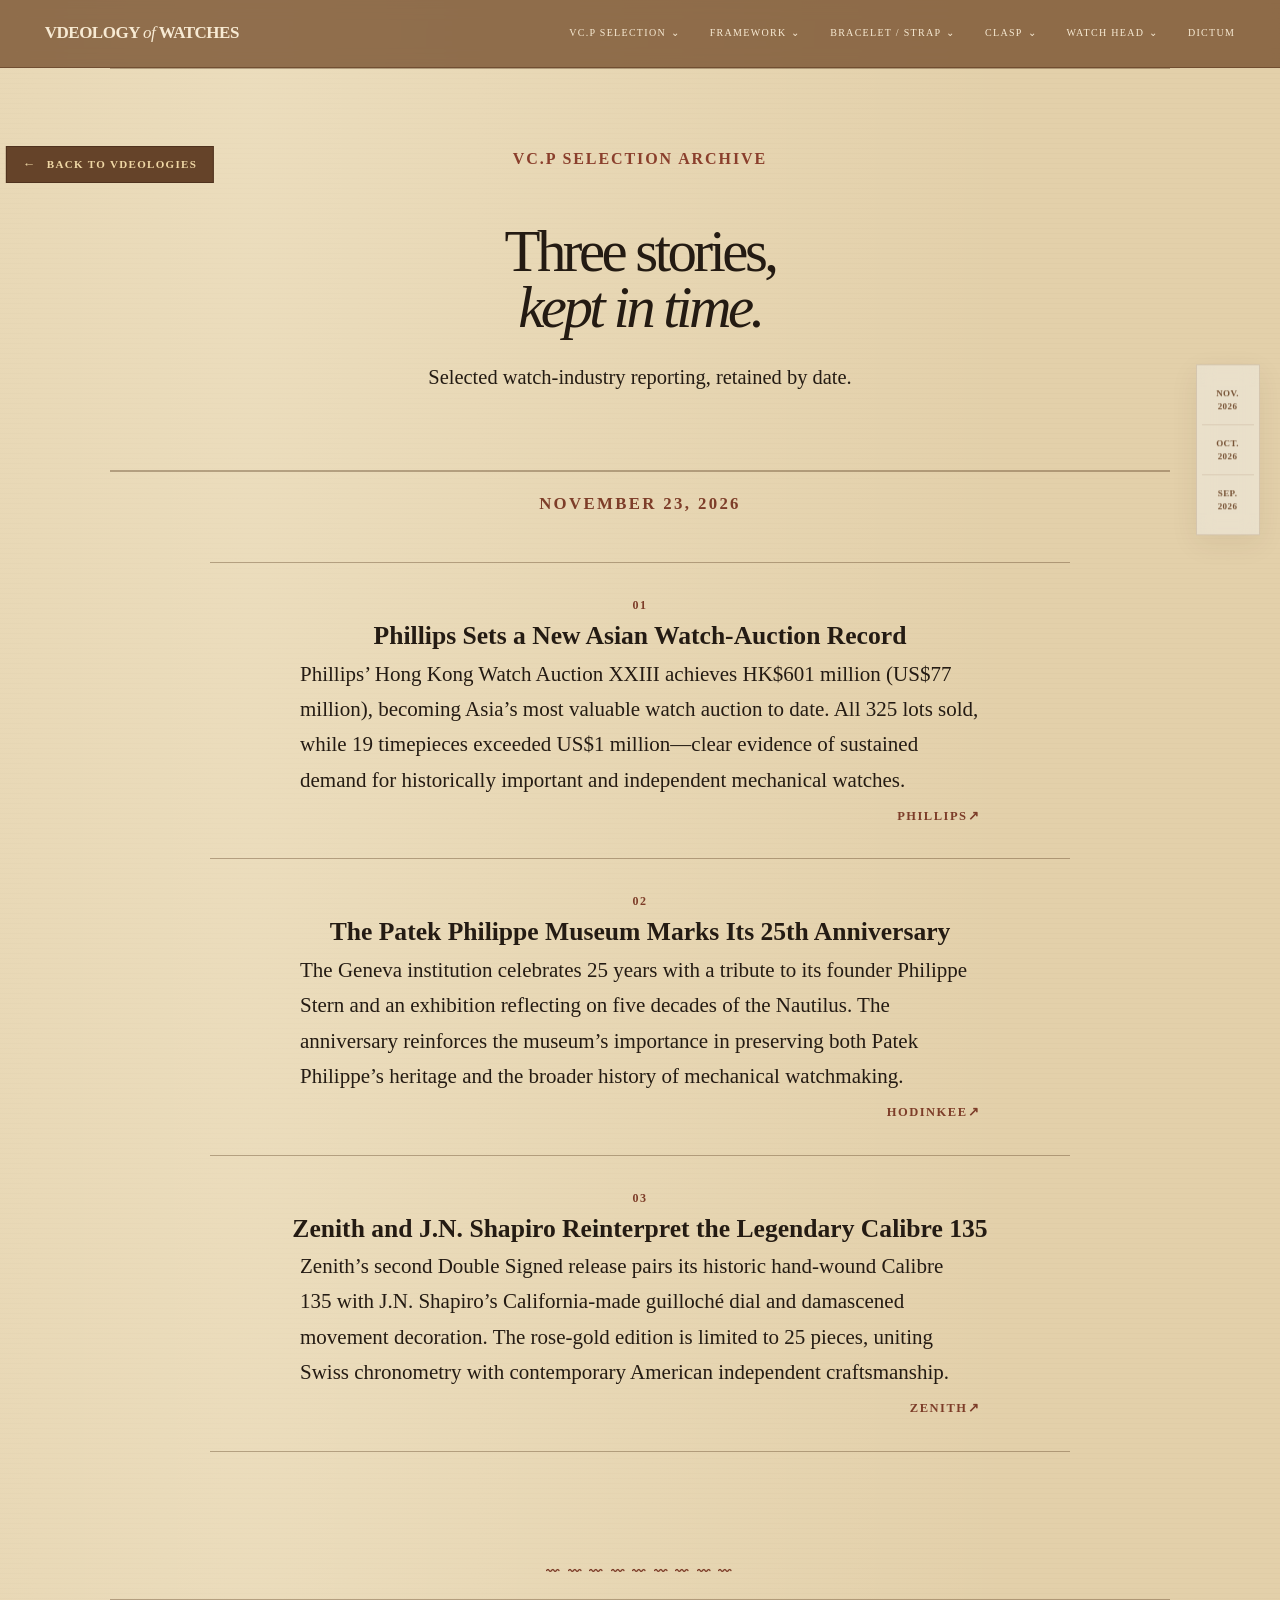
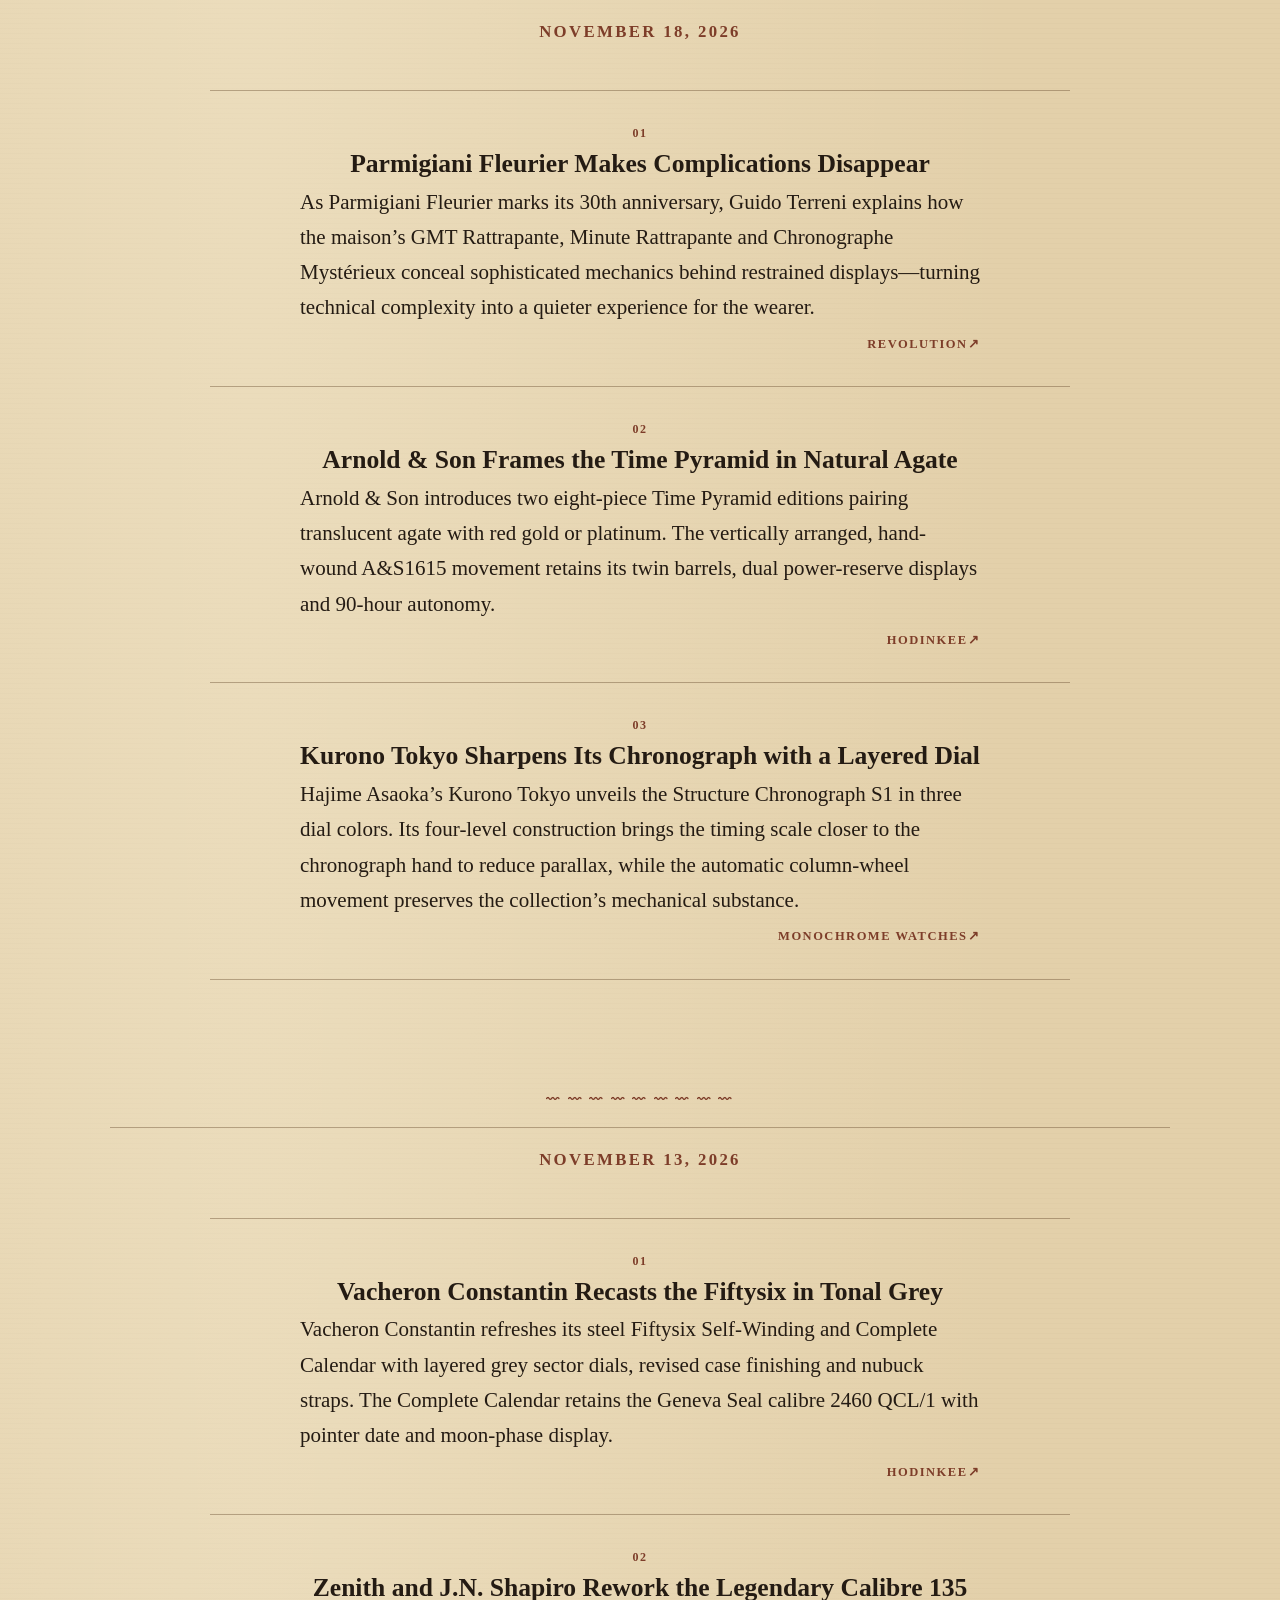
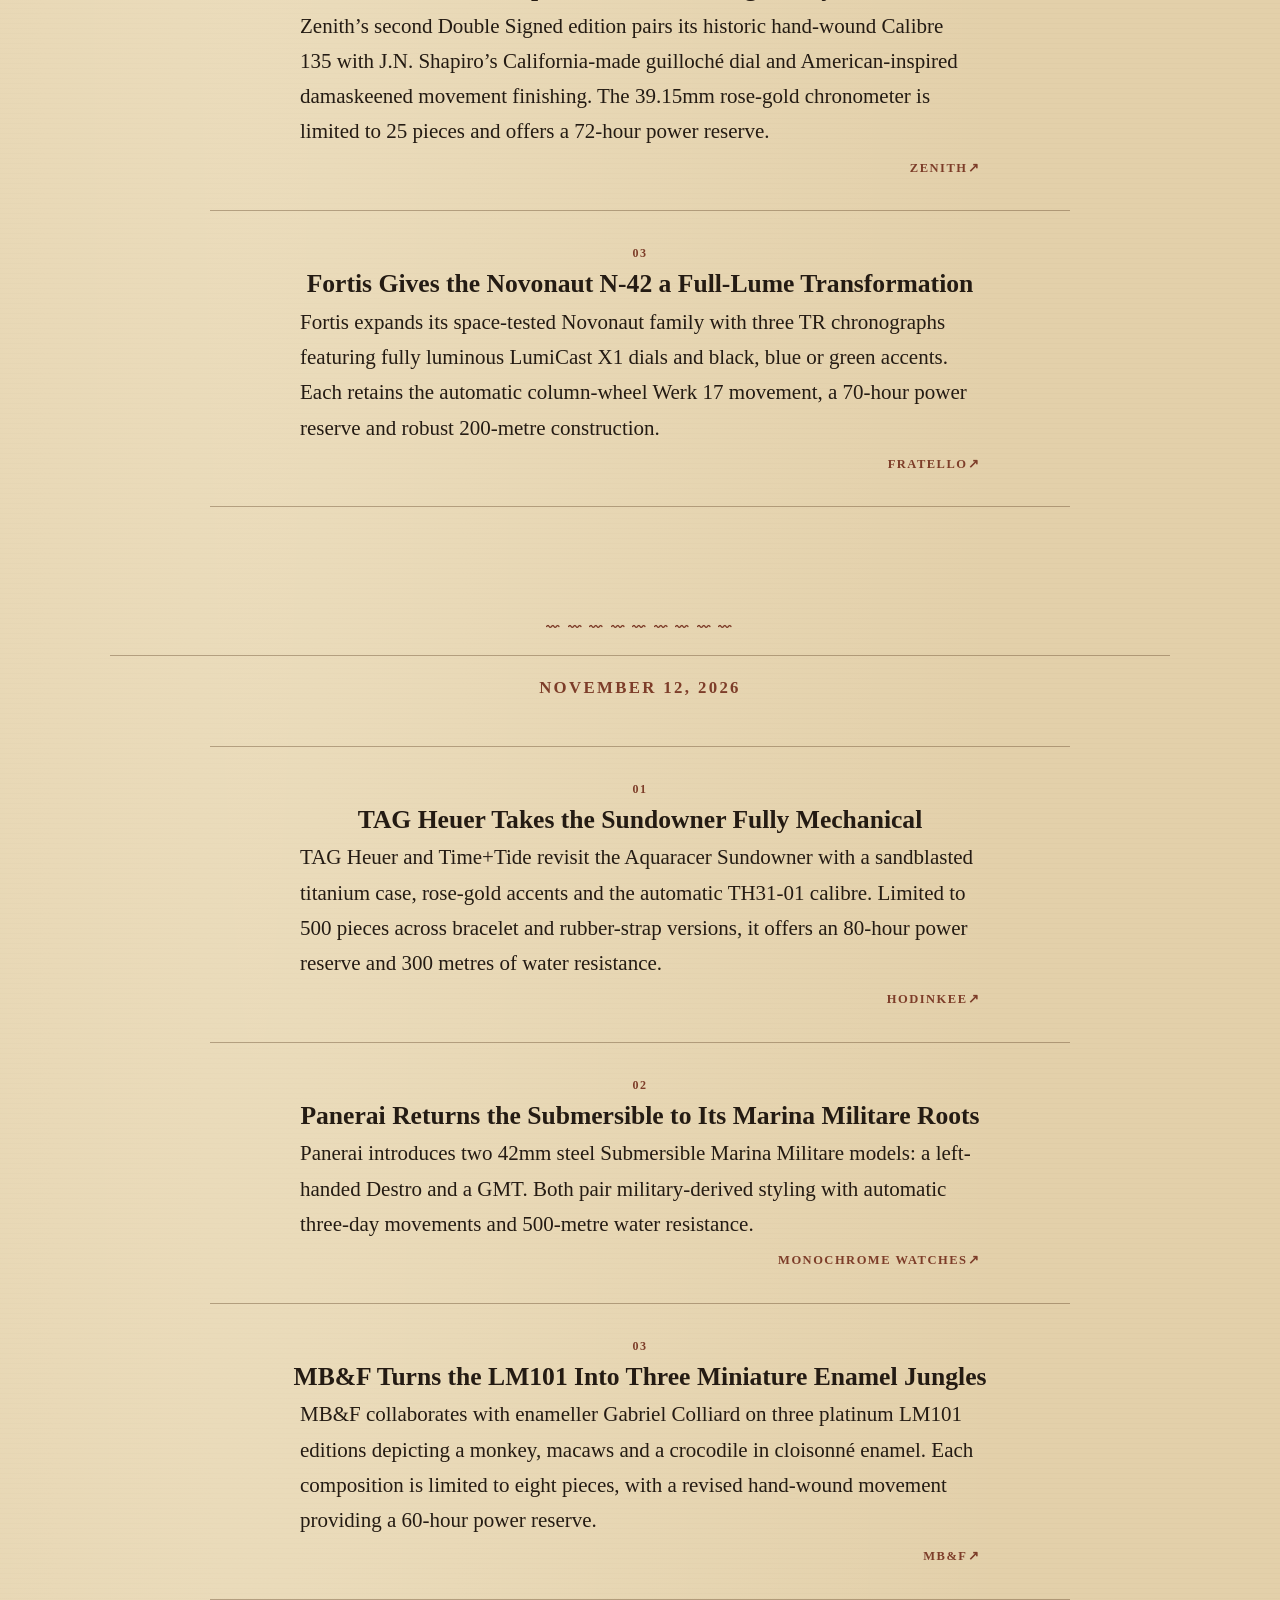
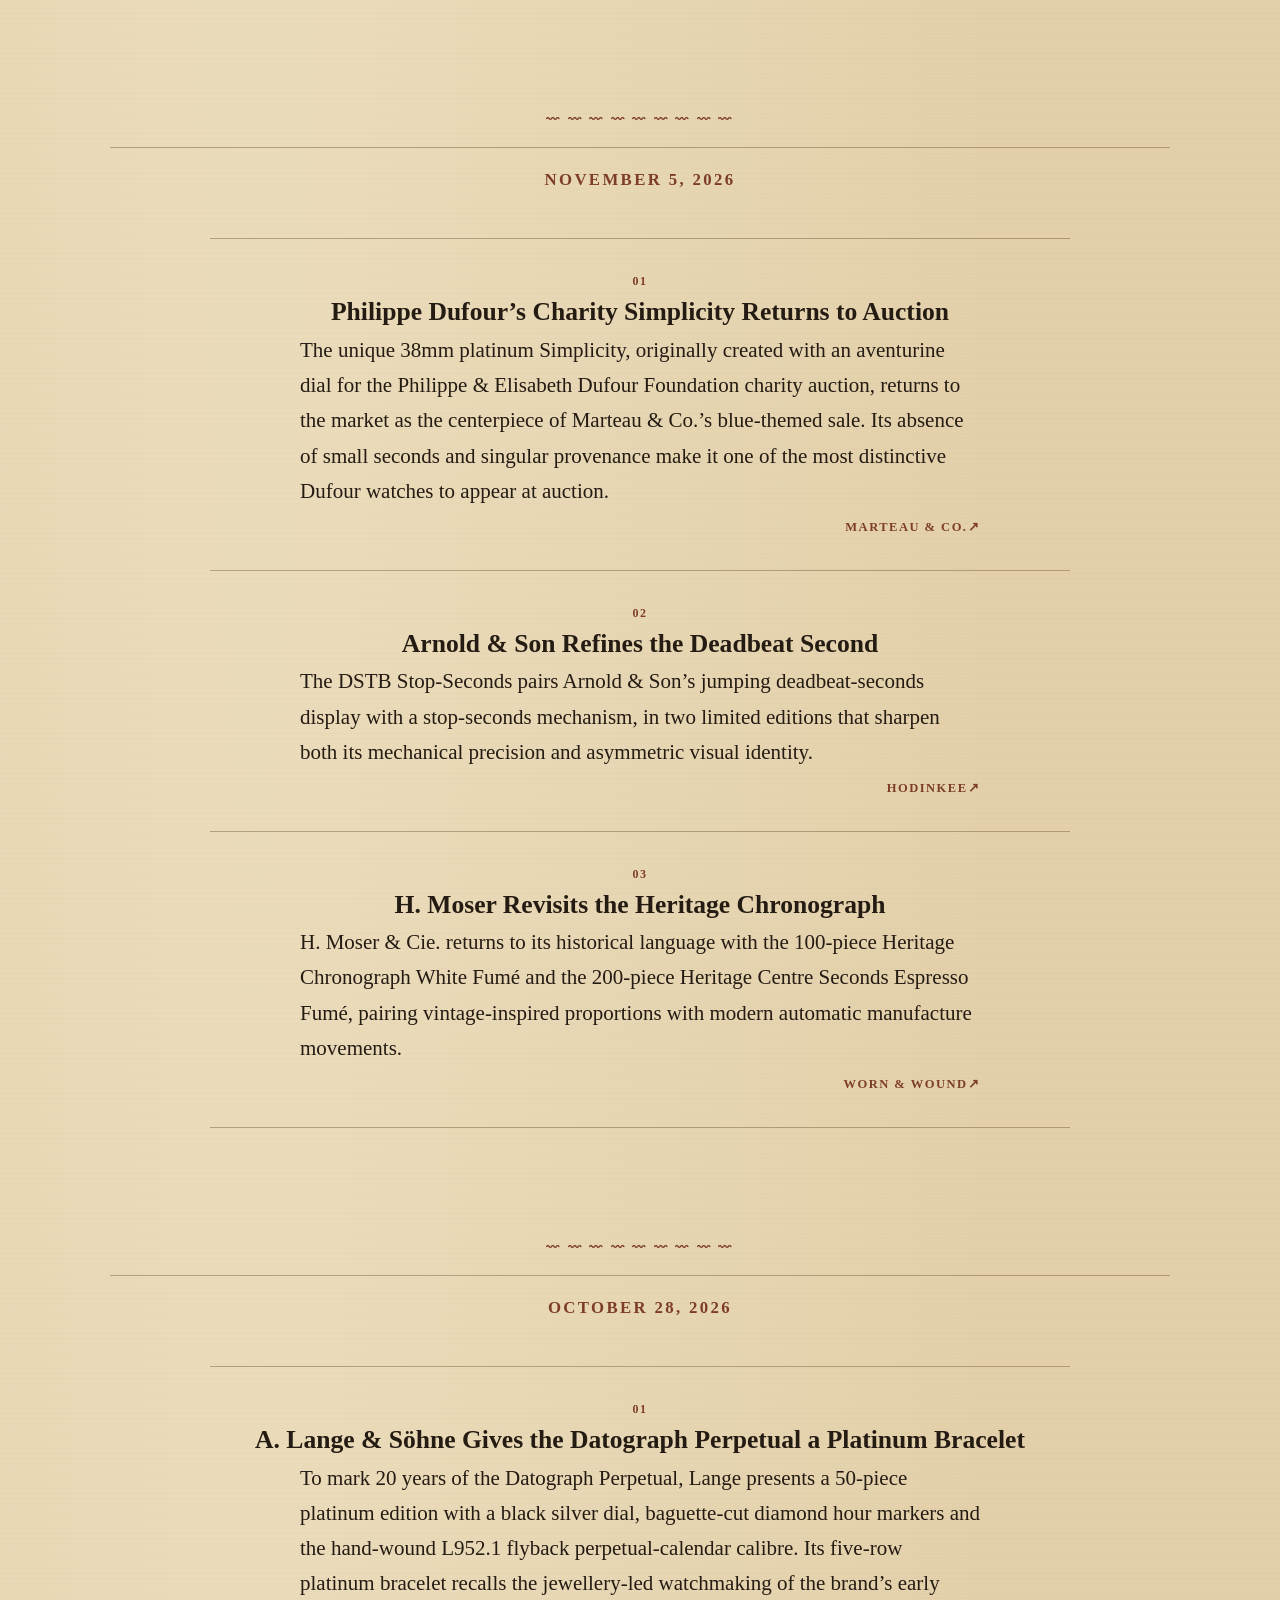
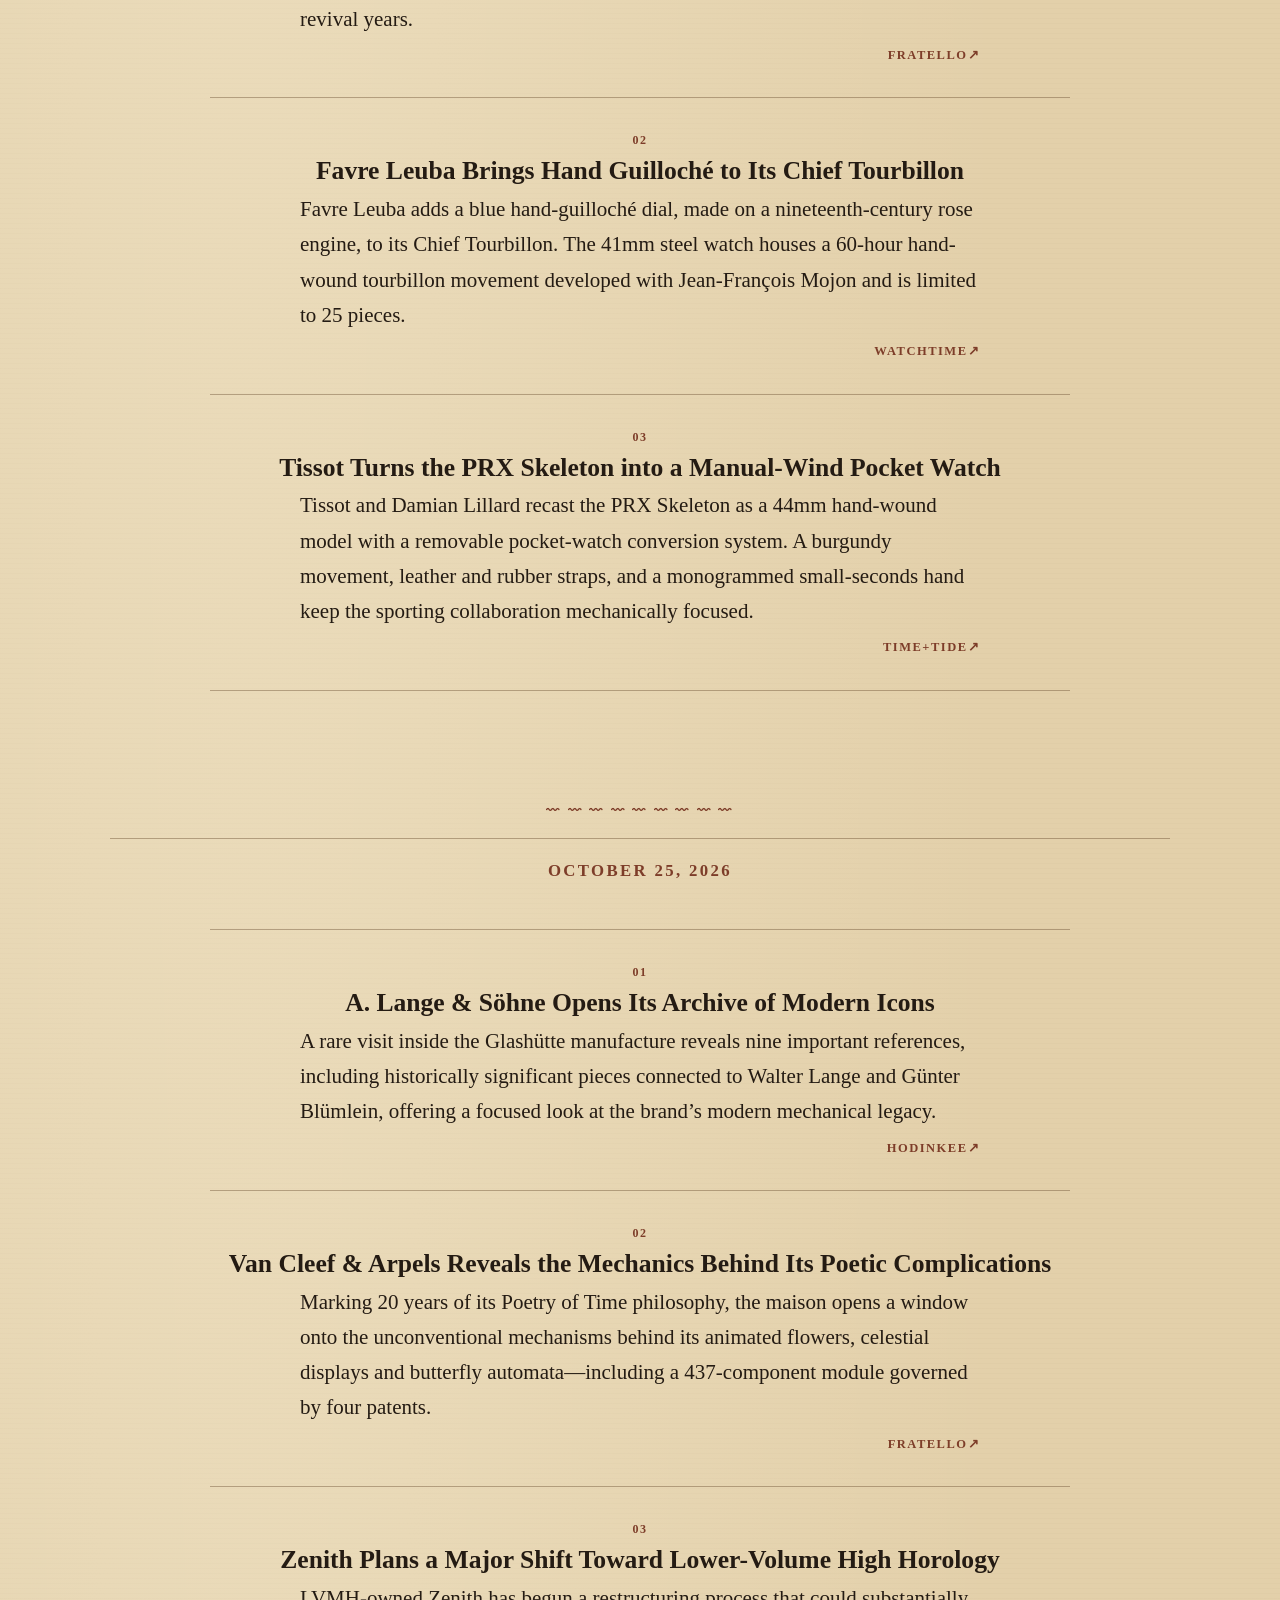
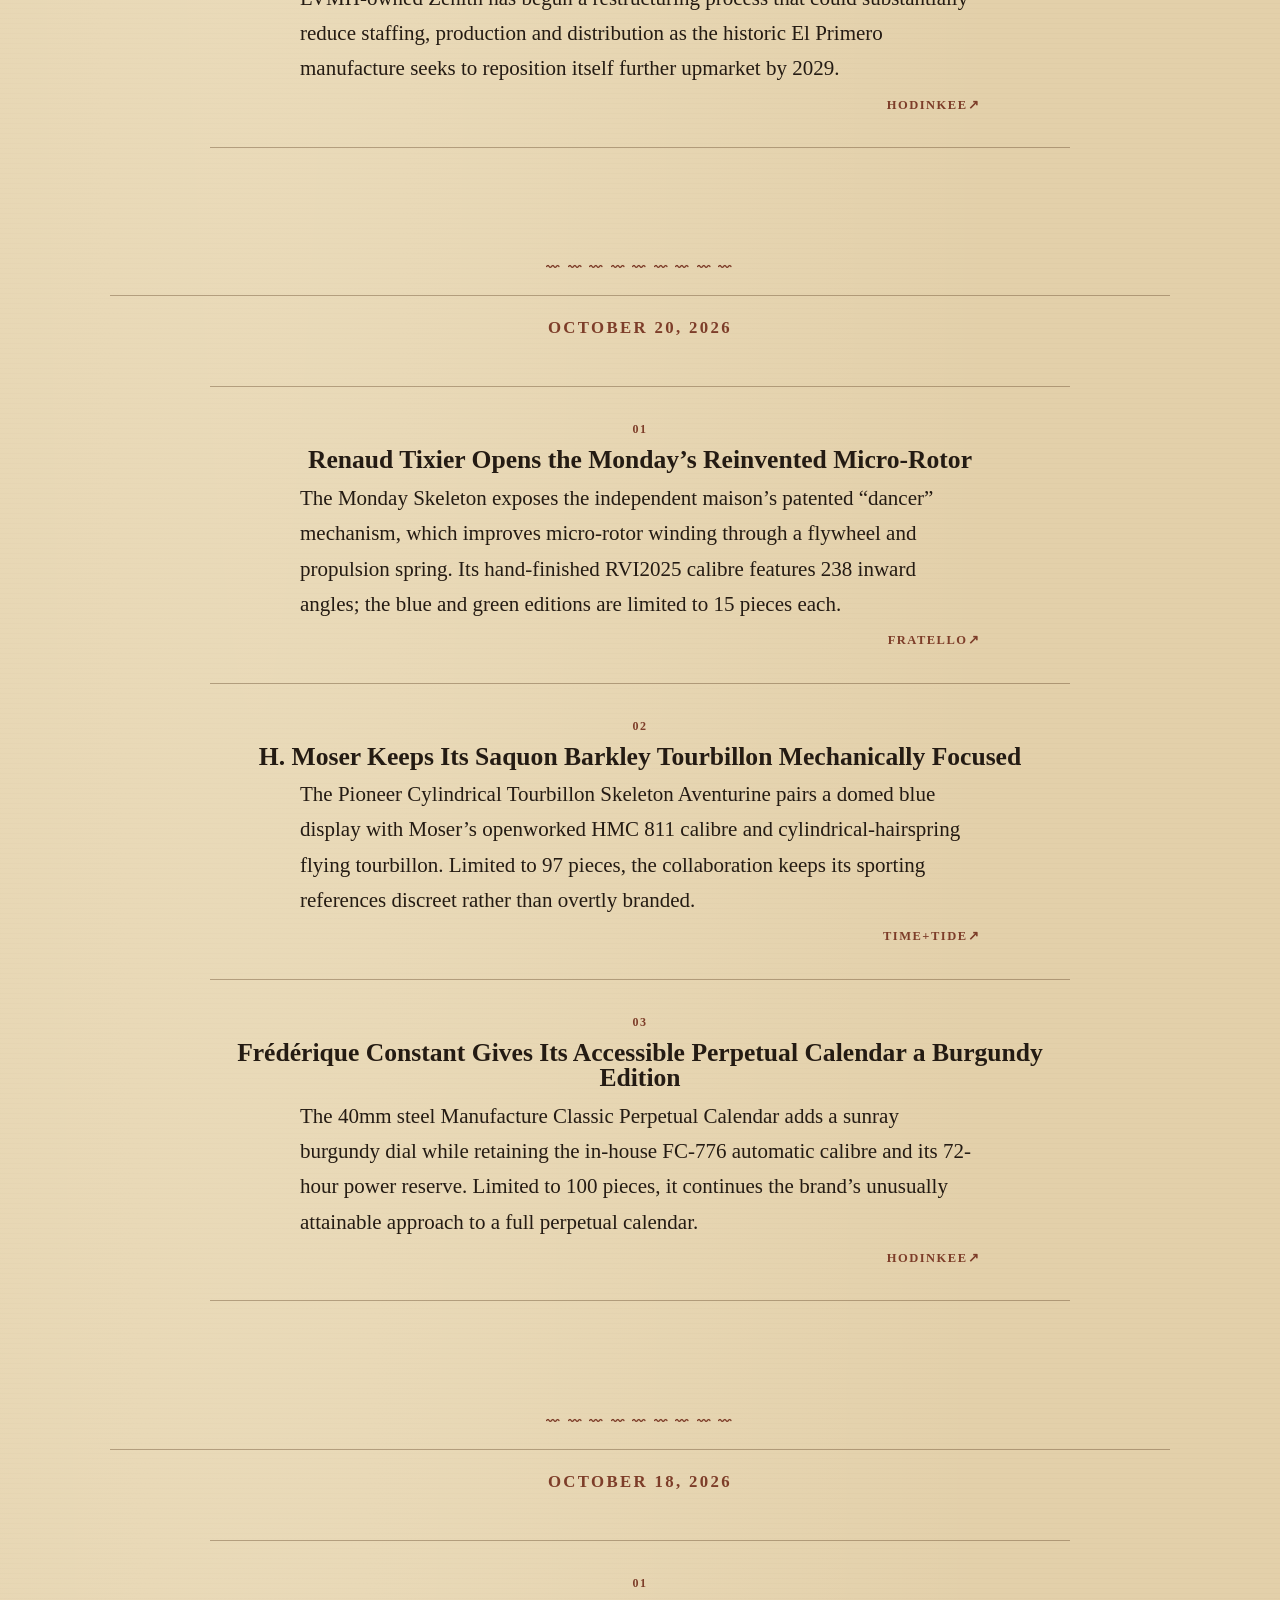
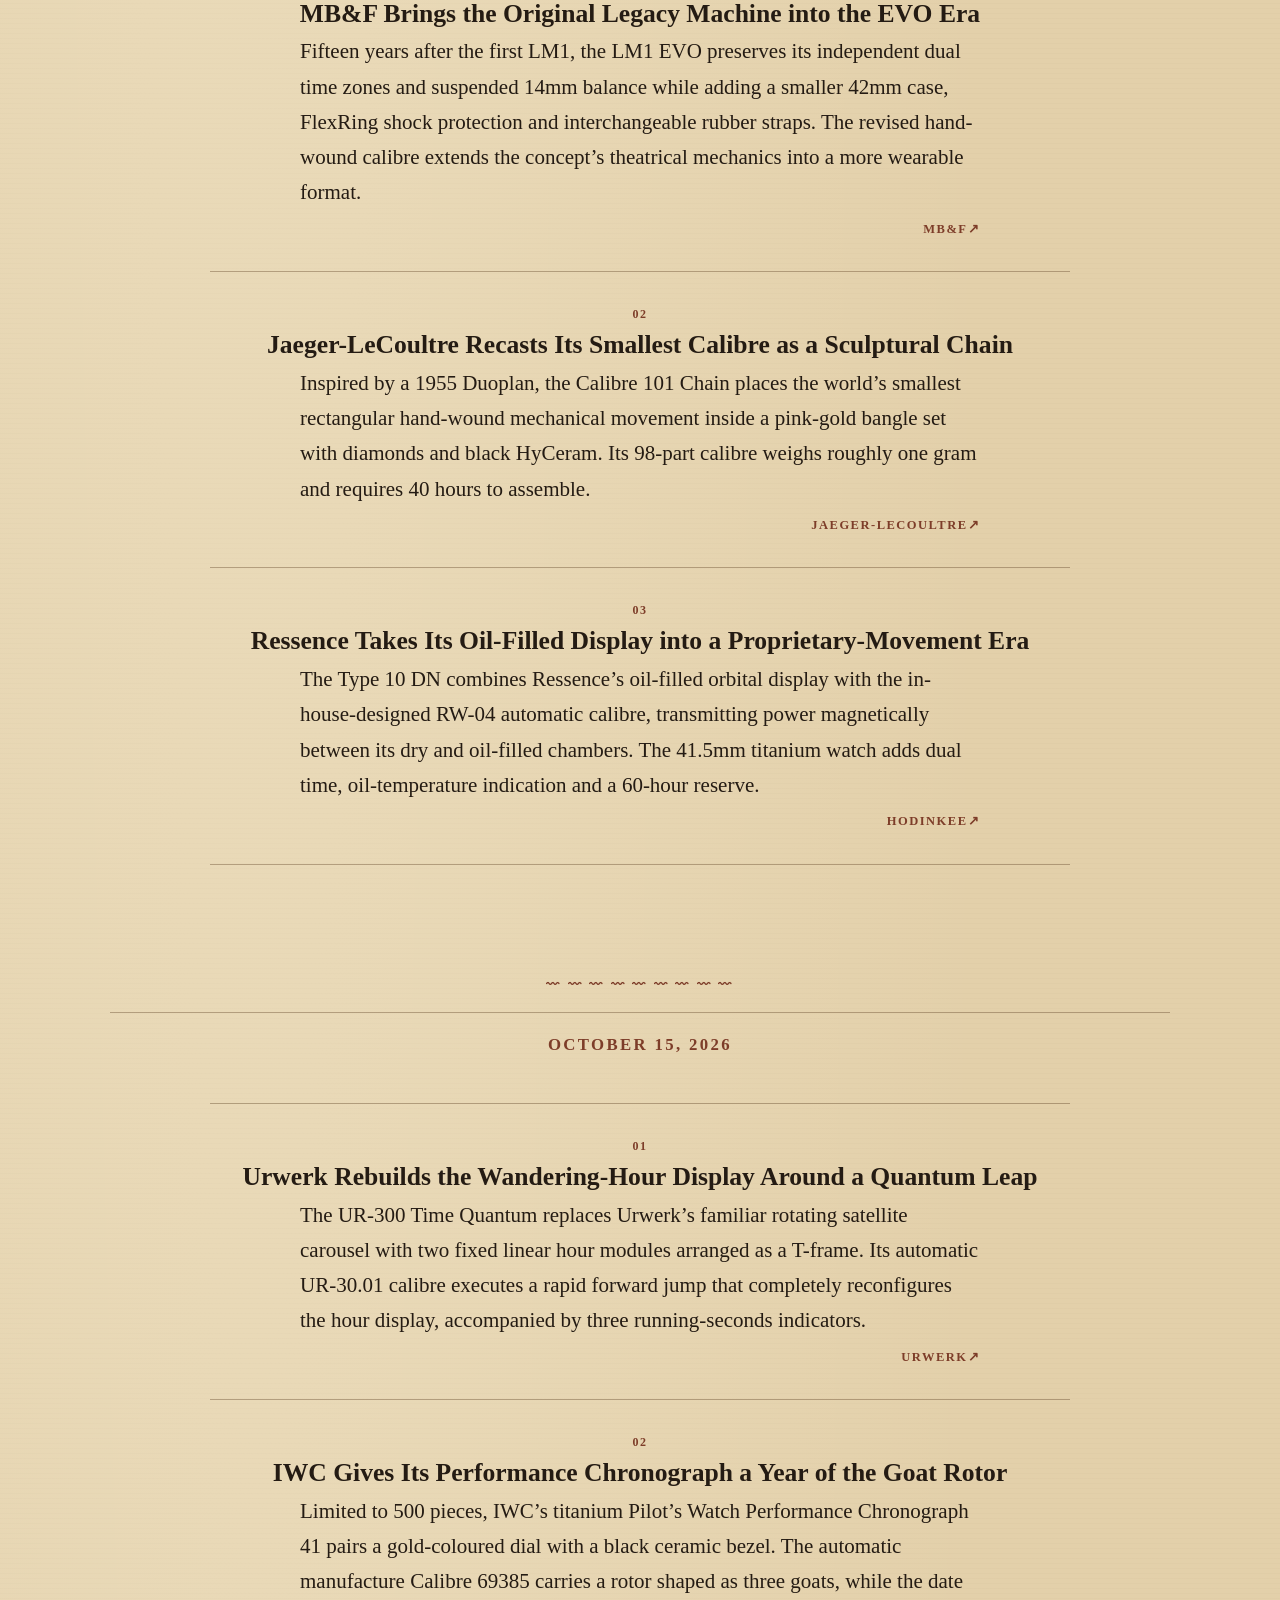
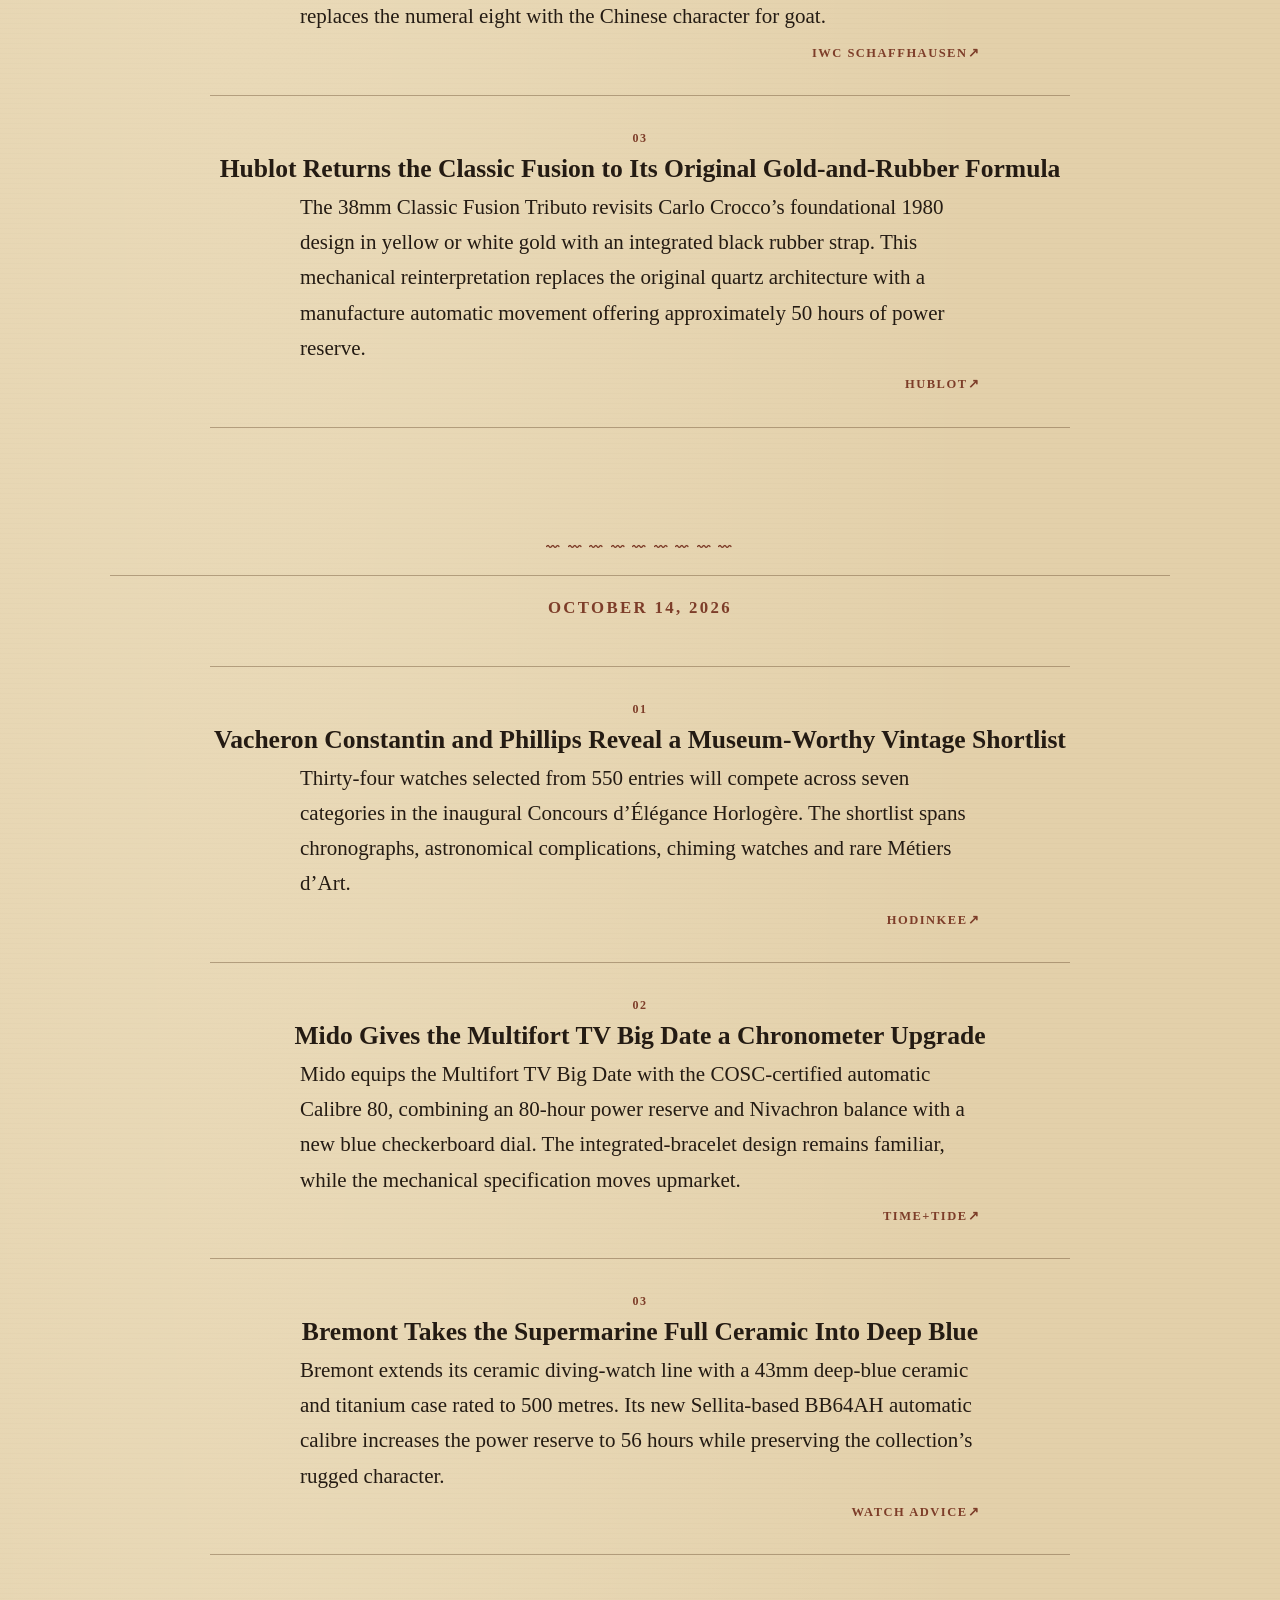
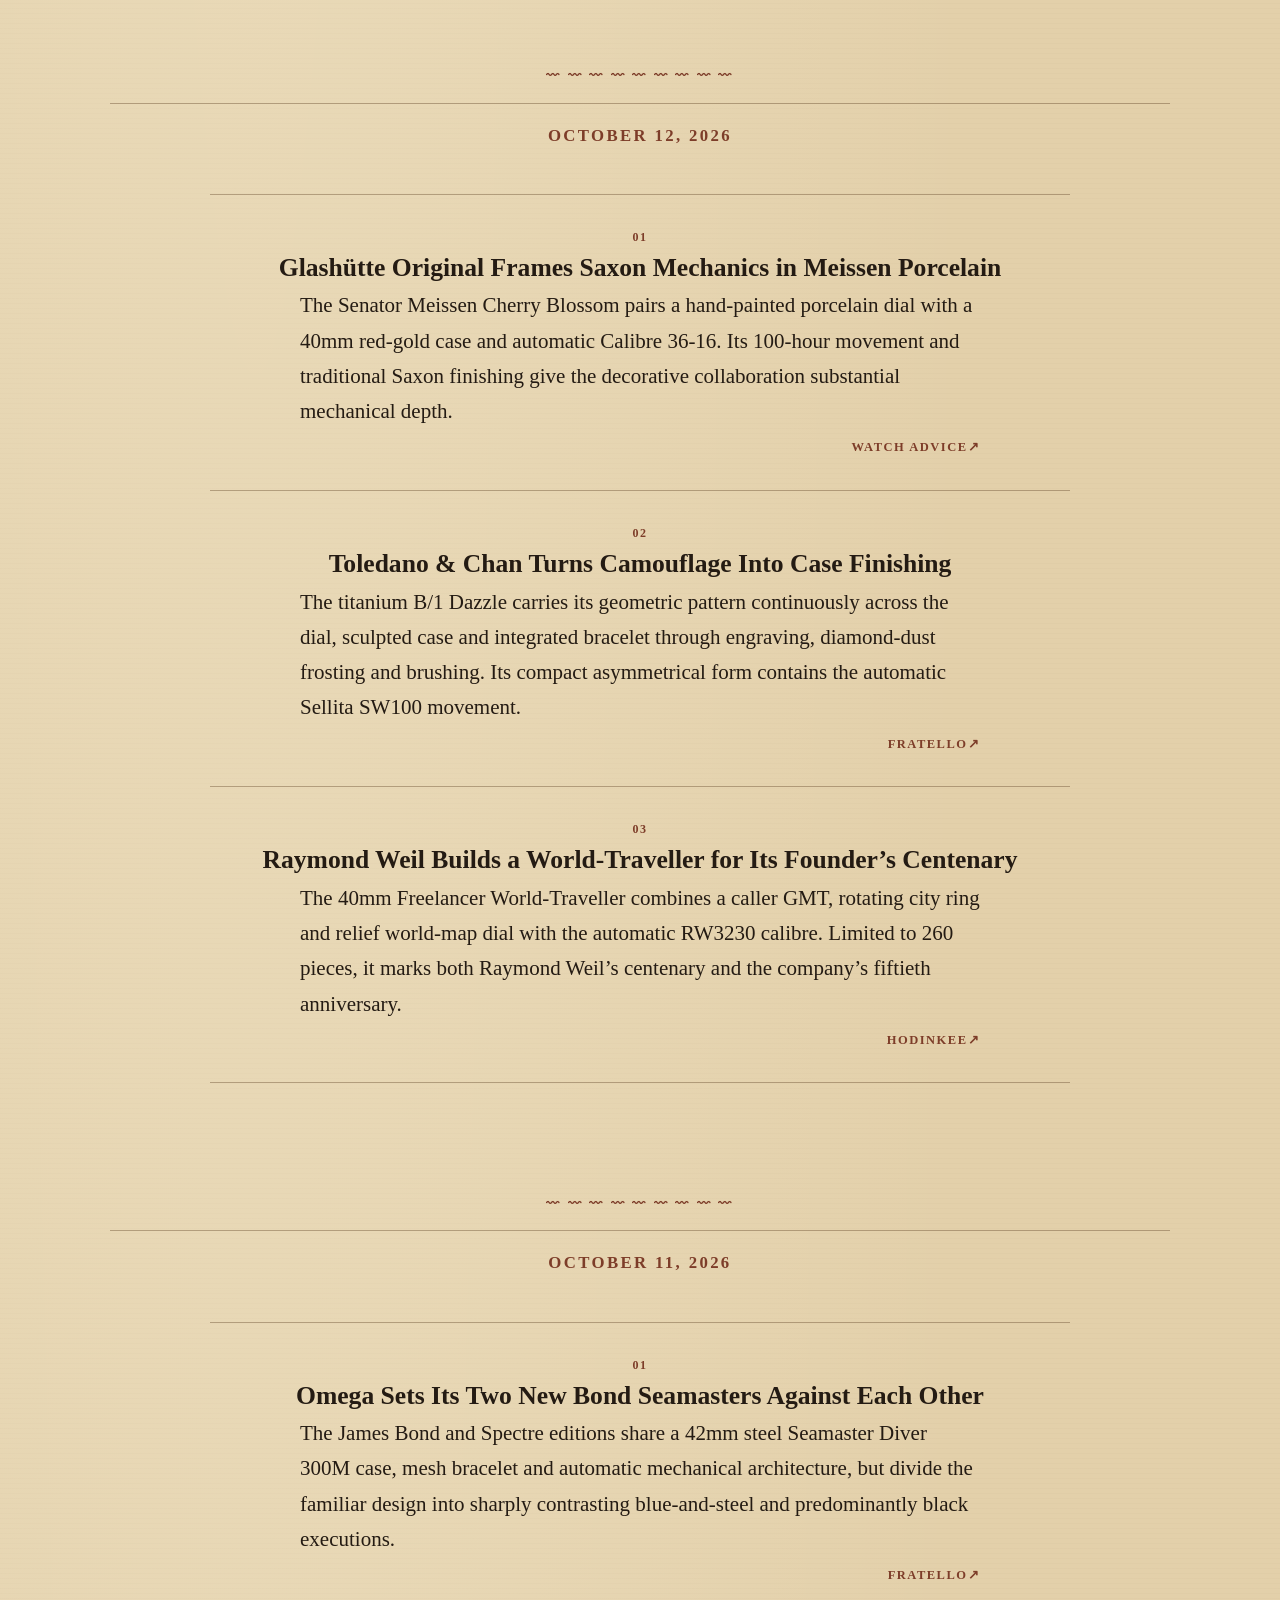
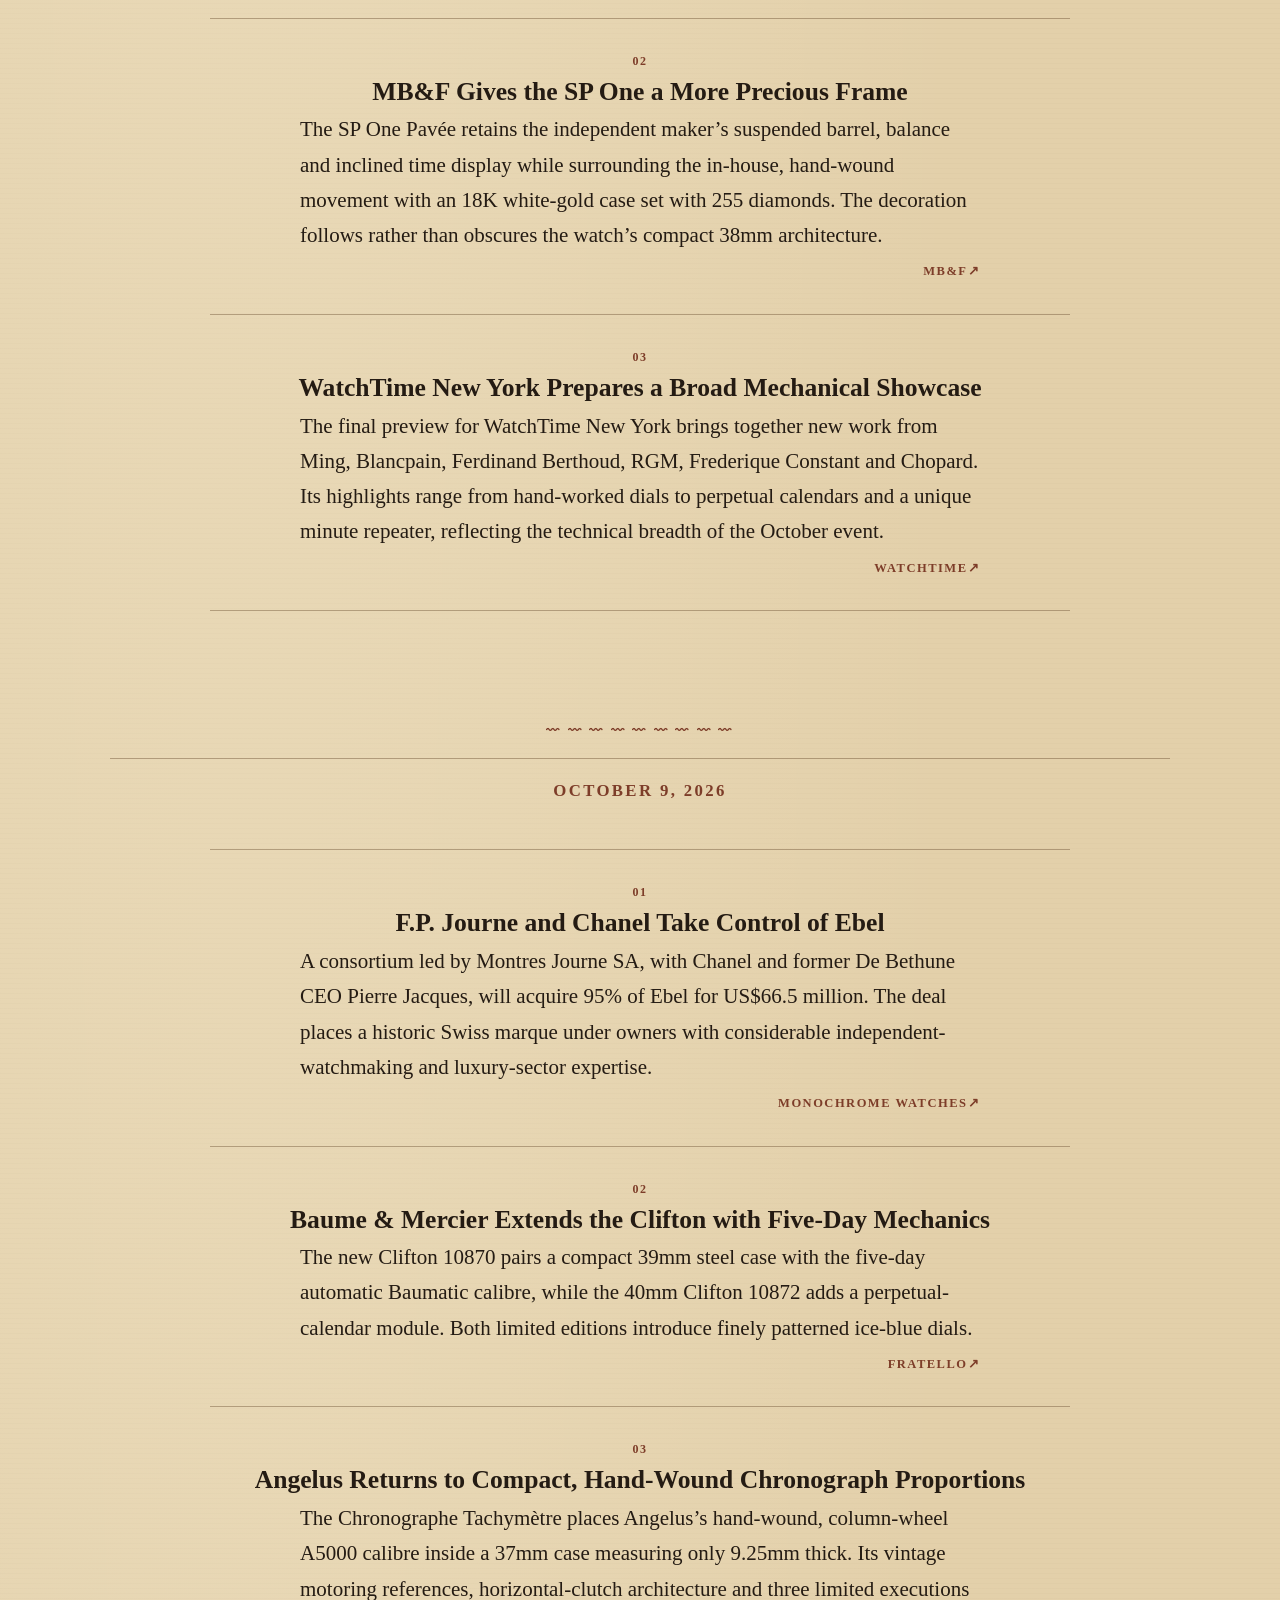
==== selection-archive.html @ 83d4d42d "Replace favicon with watch-hand V mark" ====
<!DOCTYPE html><html lang="en"><head><meta charset="utf-8"/><meta name="viewport" content="width=device-width, initial-scale=1"/><link rel="icon" type="image/svg+xml" href="./favicon.svg?v=hands-v1"/><link rel="icon" type="image/png" sizes="32x32" href="./favicon-32x32.png?v=hands-v1"/><link rel="icon" type="image/png" sizes="16x16" href="./favicon-16x16.png?v=hands-v1"/><link rel="shortcut icon" href="./favicon.ico?v=hands-v1"/><link rel="apple-touch-icon" sizes="180x180" href="./apple-touch-icon.png?v=hands-v1"/><link rel="manifest" href="./site.webmanifest?v=hands-v1"/><meta name="theme-color" content="#07090b"/><meta name="msapplication-TileColor" content="#07090b"/><meta name="msapplication-TileImage" content="./mstile-150x150.png?v=hands-v1"/><link rel="stylesheet" href="./_next/static/css/index.f4b8a7e.css?v=20261125-title-matched-anchors"/><title>Vdeology of Watches</title><meta name="description" content="The archive of VC.P Selection: three carefully chosen watch-industry stories, published by date."/></head><body><main class="archive-page"><header><a href="./#top" class="logo">Vdeology <i>of</i> Watches</a><nav><div class="selection-dropdown"><a href="./#selection">VC.P Selection</a><button type="button" aria-label="Open VC.P Selection menu">⌄</button><div class="selection-dropdown-menu">
<a href="./selection-archive.html?issue=20261123">VC.P Selection Archive</a></div></div><div class="selection-dropdown section-dropdown"><a href="./#framework">Framework</a><button type="button" aria-label="Open Framework menu">⌄</button><div class="selection-dropdown-menu"><a href="./#opening">Opening</a><a href="./#framework">Components</a></div></div><div class="selection-dropdown section-dropdown"><a href="./#bracelets">Bracelet / Strap</a><button type="button" aria-label="Open Bracelet and Strap menu">⌄</button><div class="selection-dropdown-menu"><a href="./#watch-bracelets">Watch Bracelets</a><a href="./#straps">Watch Straps</a></div></div><div class="selection-dropdown section-dropdown"><a href="./#clasp-alignment">Clasp</a><button type="button" aria-label="Open Clasp menu">⌄</button><div class="selection-dropdown-menu"><a href="./#clasp-alignment">Clasp Alignment</a></div></div><div class="selection-dropdown section-dropdown"><a href="./#head">Watch Head</a><button type="button" aria-label="Open Watch Head menu">⌄</button><div class="selection-dropdown-menu"><a href="./#crystal-room">Room Under Crystal</a><a href="./#lug-to-lug">Lug-to-Lug</a><a href="./#crown">Crown</a></div></div><a href="./?dictum=1#dictums">Dictum</a></nav></header><section class="archive-intro"><a class="archive-back" href="./#selection"><span aria-hidden="true">←</span> Back to Vdeologies</a><div class="eyebrow">VC.P Selection Archive</div><h1>Three stories,<br/><em>kept in time.</em></h1><p>Selected watch-industry reporting, retained by date.</p></section>
<nav class="archive-month-index" aria-label="Selection archive by month"></nav>
<section class="archive-issue" aria-labelledby="issue-nov-23"><div class="selection-date"><time id="issue-nov-23" datetime="2026-11-23">November 23, 2026</time></div><ol class="selection-list"><li><span class="selection-number">01</span><div><h3>Phillips Sets a New Asian Watch-Auction Record</h3><p>Phillips’ Hong Kong Watch Auction XXIII achieves HK$601 million (US$77 million), becoming Asia’s most valuable watch auction to date. All 325 lots sold, while 19 timepieces exceeded US$1 million—clear evidence of sustained demand for historically important and independent mechanical watches.</p><p class="selection-citations"><a class="selection-source" href="https://www.phillips.com/press/release/phillips-sets-historic-new-benchmark-with-the-most-valuable-watch-auction-ever-held-in-asia-" target="_blank" rel="noreferrer">Phillips</a></p></div></li><li><span class="selection-number">02</span><div><h3>The Patek Philippe Museum Marks Its 25th Anniversary</h3><p>The Geneva institution celebrates 25 years with a tribute to its founder Philippe Stern and an exhibition reflecting on five decades of the Nautilus. The anniversary reinforces the museum’s importance in preserving both Patek Philippe’s heritage and the broader history of mechanical watchmaking.</p><p class="selection-citations"><a class="selection-source" href="https://www.hodinkee.com/articles/the-patek-philippe-museum-celebrates-25-years" target="_blank" rel="noreferrer">Hodinkee</a></p></div></li><li><span class="selection-number">03</span><div><h3>Zenith and J.N. Shapiro Reinterpret the Legendary Calibre 135</h3><p>Zenith’s second Double Signed release pairs its historic hand-wound Calibre 135 with J.N. Shapiro’s California-made guilloché dial and damascened movement decoration. The rose-gold edition is limited to 25 pieces, uniting Swiss chronometry with contemporary American independent craftsmanship.</p><p class="selection-citations"><a class="selection-source" href="https://pressroom.zenith-watches.com/strongzenith-124-introducing-the-gfj-calibre-135-double-signed-with-jn-shapiro/?lang=eng" target="_blank" rel="noreferrer">Zenith</a></p></div></li></ol></section>
<section class="archive-issue" aria-labelledby="issue-nov-18"><div class="selection-date"><time id="issue-nov-18" datetime="2026-11-18">November 18, 2026</time></div><ol class="selection-list"><li><span class="selection-number">01</span><div><h3>Parmigiani Fleurier Makes Complications Disappear</h3><p>As Parmigiani Fleurier marks its 30th anniversary, Guido Terreni explains how the maison’s GMT Rattrapante, Minute Rattrapante and Chronographe Mystérieux conceal sophisticated mechanics behind restrained displays—turning technical complexity into a quieter experience for the wearer.</p><p class="selection-citations"><a class="selection-source" href="https://revolutionwatch.com/parmigiani-fleurier-and-the-art-of-the-invisible/" target="_blank" rel="noreferrer">Revolution</a></p></div></li><li><span class="selection-number">02</span><div><h3>Arnold &amp; Son Frames the Time Pyramid in Natural Agate</h3><p>Arnold &amp; Son introduces two eight-piece Time Pyramid editions pairing translucent agate with red gold or platinum. The vertically arranged, hand-wound A&amp;S1615 movement retains its twin barrels, dual power-reserve displays and 90-hour autonomy.</p><p class="selection-citations"><a class="selection-source" href="https://www.hodinkee.com/articles/arnold-and-son-time-pyramid-agate" target="_blank" rel="noreferrer">Hodinkee</a></p></div></li><li><span class="selection-number">03</span><div><h3>Kurono Tokyo Sharpens Its Chronograph with a Layered Dial</h3><p>Hajime Asaoka’s Kurono Tokyo unveils the Structure Chronograph S1 in three dial colors. Its four-level construction brings the timing scale closer to the chronograph hand to reduce parallax, while the automatic column-wheel movement preserves the collection’s mechanical substance.</p><p class="selection-citations"><a class="selection-source" href="https://monochrome-watches.com/kurono-tokyo-structure-chronograph-s1-sports-chronograph-introducing-price/" target="_blank" rel="noreferrer">Monochrome Watches</a></p></div></li></ol></section>
<section class="archive-issue" aria-labelledby="issue-nov-13"><div class="selection-date"><time id="issue-nov-13" datetime="2026-11-13">November 13, 2026</time></div><ol class="selection-list"><li><span class="selection-number">01</span><div><h3>Vacheron Constantin Recasts the Fiftysix in Tonal Grey</h3><p>Vacheron Constantin refreshes its steel Fiftysix Self-Winding and Complete Calendar with layered grey sector dials, revised case finishing and nubuck straps. The Complete Calendar retains the Geneva Seal calibre 2460 QCL/1 with pointer date and moon-phase display.</p><p class="selection-citations"><a class="selection-source" href="https://www.hodinkee.com/articles/intro-vacheron-fiftysix" target="_blank" rel="noreferrer">Hodinkee</a></p></div></li><li><span class="selection-number">02</span><div><h3>Zenith and J.N. Shapiro Rework the Legendary Calibre 135</h3><p>Zenith’s second Double Signed edition pairs its historic hand-wound Calibre 135 with J.N. Shapiro’s California-made guilloché dial and American-inspired damaskeened movement finishing. The 39.15mm rose-gold chronometer is limited to 25 pieces and offers a 72-hour power reserve.</p><p class="selection-citations"><a class="selection-source" href="https://pressroom.zenith-watches.com/strongzenith-124-introducing-the-gfj-calibre-135-double-signed-with-jn-shapiro/?lang=eng" target="_blank" rel="noreferrer">Zenith</a></p></div></li><li><span class="selection-number">03</span><div><h3>Fortis Gives the Novonaut N-42 a Full-Lume Transformation</h3><p>Fortis expands its space-tested Novonaut family with three TR chronographs featuring fully luminous LumiCast X1 dials and black, blue or green accents. Each retains the automatic column-wheel Werk 17 movement, a 70-hour power reserve and robust 200-metre construction.</p><p class="selection-citations"><a class="selection-source" href="https://www.fratellowatches.com/fortis-novonaut-n-42-tr-series/" target="_blank" rel="noreferrer">Fratello</a></p></div></li></ol></section>
<section class="archive-issue" aria-labelledby="issue-nov-12"><div class="selection-date"><time id="issue-nov-12" datetime="2026-11-12">November 12, 2026</time></div><ol class="selection-list"><li><span class="selection-number">01</span><div><h3>TAG Heuer Takes the Sundowner Fully Mechanical</h3><p>TAG Heuer and Time+Tide revisit the Aquaracer Sundowner with a sandblasted titanium case, rose-gold accents and the automatic TH31-01 calibre. Limited to 500 pieces across bracelet and rubber-strap versions, it offers an 80-hour power reserve and 300 metres of water resistance.</p><p class="selection-citations"><a class="selection-source" href="https://www.hodinkee.com/articles/time-tide-sundowner-ii" target="_blank" rel="noreferrer">Hodinkee</a></p></div></li><li><span class="selection-number">02</span><div><h3>Panerai Returns the Submersible to Its Marina Militare Roots</h3><p>Panerai introduces two 42mm steel Submersible Marina Militare models: a left-handed Destro and a GMT. Both pair military-derived styling with automatic three-day movements and 500-metre water resistance.</p><p class="selection-citations"><a class="selection-source" href="https://monochrome-watches.com/panerai-submersible-marina-militare-gmt-pam01758-and-submersible-marina-militare-destro-pam01757-military-dive-watche-video-review-price/" target="_blank" rel="noreferrer">Monochrome Watches</a></p></div></li><li><span class="selection-number">03</span><div><h3>MB&amp;F Turns the LM101 Into Three Miniature Enamel Jungles</h3><p>MB&amp;F collaborates with enameller Gabriel Colliard on three platinum LM101 editions depicting a monkey, macaws and a crocodile in cloisonné enamel. Each composition is limited to eight pieces, with a revised hand-wound movement providing a 60-hour power reserve.</p><p class="selection-citations"><a class="selection-source" href="https://www.mbandf.com/machines/mbf-machines/performance-art/mbf-x-gabriel-colliard" target="_blank" rel="noreferrer">MB&amp;F</a></p></div></li></ol></section><section class="archive-issue" aria-labelledby="issue-nov-5"><div class="selection-date"><time id="issue-nov-5" datetime="2026-11-05">November 5, 2026</time></div><ol class="selection-list"><li><span class="selection-number">01</span><div><h3>Philippe Dufour’s Charity Simplicity Returns to Auction</h3><p>The unique 38mm platinum Simplicity, originally created with an aventurine dial for the Philippe &amp; Elisabeth Dufour Foundation charity auction, returns to the market as the centerpiece of Marteau &amp; Co.’s blue-themed sale. Its absence of small seconds and singular provenance make it one of the most distinctive Dufour watches to appear at auction.</p><p class="selection-citations"><a class="selection-source" href="https://auctions.marteauandco.com/Nov-2026" target="_blank" rel="noreferrer">Marteau &amp; Co.</a></p></div></li><li><span class="selection-number">02</span><div><h3>Arnold &amp; Son Refines the Deadbeat Second</h3><p>The DSTB Stop-Seconds pairs Arnold &amp; Son’s jumping deadbeat-seconds display with a stop-seconds mechanism, in two limited editions that sharpen both its mechanical precision and asymmetric visual identity.</p><p class="selection-citations"><a class="selection-source" href="https://hodinkee.com.au/articles/hands-on-arnold-and-son-dstb-stop-seconds" target="_blank" rel="noreferrer">Hodinkee</a></p></div></li><li><span class="selection-number">03</span><div><h3>H. Moser Revisits the Heritage Chronograph</h3><p>H. Moser &amp; Cie. returns to its historical language with the 100-piece Heritage Chronograph White Fumé and the 200-piece Heritage Centre Seconds Espresso Fumé, pairing vintage-inspired proportions with modern automatic manufacture movements.</p><p class="selection-citations"><a class="selection-source" href="https://wornandwound.com/moser-introduces-a-pair-of-limited-editions-in-their-heritage-collection/" target="_blank" rel="noreferrer">Worn &amp; Wound</a></p></div></li></ol></section><section class="archive-issue" aria-labelledby="issue-oct-28"><div class="selection-date"><time id="issue-oct-28" datetime="2026-10-28">October 28, 2026</time></div><ol class="selection-list"><li><span class="selection-number">01</span><div><h3>A. Lange &amp; Söhne Gives the Datograph Perpetual a Platinum Bracelet</h3><p>To mark 20 years of the Datograph Perpetual, Lange presents a 50-piece platinum edition with a black silver dial, baguette-cut diamond hour markers and the hand-wound L952.1 flyback perpetual-calendar calibre. Its five-row platinum bracelet recalls the jewellery-led watchmaking of the brand’s early revival years.</p><p class="selection-citations"><a class="selection-source" href="https://www.fratellowatches.com/hands-on-with-the-a-lange-sohne-datograph-perpetual-on-a-platinum-bracelet/" target="_blank" rel="noreferrer">Fratello</a></p></div></li><li><span class="selection-number">02</span><div><h3>Favre Leuba Brings Hand Guilloché to Its Chief Tourbillon</h3><p>Favre Leuba adds a blue hand-guilloché dial, made on a nineteenth-century rose engine, to its Chief Tourbillon. The 41mm steel watch houses a 60-hour hand-wound tourbillon movement developed with Jean-François Mojon and is limited to 25 pieces.</p><p class="selection-citations"><a class="selection-source" href="https://www.watchtime.com/brands/tourbillon-watches/favre-leuba-chief-tourbillon-guilloche" target="_blank" rel="noreferrer">WatchTime</a></p></div></li><li><span class="selection-number">03</span><div><h3>Tissot Turns the PRX Skeleton into a Manual-Wind Pocket Watch</h3><p>Tissot and Damian Lillard recast the PRX Skeleton as a 44mm hand-wound model with a removable pocket-watch conversion system. A burgundy movement, leather and rubber straps, and a monogrammed small-seconds hand keep the sporting collaboration mechanically focused.</p><p class="selection-citations"><a class="selection-source" href="https://timeandtidewatches.com/its-dame-time-the-new-manual-wind-tissot-prx-skeleton-special-edition/" target="_blank" rel="noreferrer">Time+Tide</a></p></div></li></ol></section><section class="archive-issue" aria-labelledby="issue-oct-25"><div class="selection-date"><time id="issue-oct-25" datetime="2026-10-25">October 25, 2026</time></div><ol class="selection-list"><li><span class="selection-number">01</span><div><h3>A. Lange &amp; Söhne Opens Its Archive of Modern Icons</h3><p>A rare visit inside the Glashütte manufacture reveals nine important references, including historically significant pieces connected to Walter Lange and Günter Blümlein, offering a focused look at the brand’s modern mechanical legacy.</p><p class="selection-citations"><a class="selection-source" href="https://www.hodinkee.com/articles/nine-incredible-watches-i-saw-inside-the-archives-at-a-lange-and-sohne-hq" target="_blank" rel="noreferrer">Hodinkee</a></p></div></li><li><span class="selection-number">02</span><div><h3>Van Cleef &amp; Arpels Reveals the Mechanics Behind Its Poetic Complications</h3><p>Marking 20 years of its Poetry of Time philosophy, the maison opens a window onto the unconventional mechanisms behind its animated flowers, celestial displays and butterfly automata—including a 437-component module governed by four patents.</p><p class="selection-citations"><a class="selection-source" href="https://www.fratellowatches.com/van-cleef-arpels-celebrates-20-years-of-poetic-complications/" target="_blank" rel="noreferrer">Fratello</a></p></div></li><li><span class="selection-number">03</span><div><h3>Zenith Plans a Major Shift Toward Lower-Volume High Horology</h3><p>LVMH-owned Zenith has begun a restructuring process that could substantially reduce staffing, production and distribution as the historic El Primero manufacture seeks to reposition itself further upmarket by 2029.</p><p class="selection-citations"><a class="selection-source" href="https://www.hodinkee.com/articles/lvmh-owned-zenith-brand-to-restructure-in-major-shift-expected-to-cut-jobs-and-production-volumes-in" target="_blank" rel="noreferrer">Hodinkee</a></p></div></li></ol></section><section class="archive-issue" aria-labelledby="issue-oct-20">
<div class="selection-date"><time id="issue-oct-20" datetime="2026-10-20">October 20, 2026</time></div><ol class="selection-list"><li><span class="selection-number">01</span><div><h3>Renaud Tixier Opens the Monday’s Reinvented Micro-Rotor</h3><p>The Monday Skeleton exposes the independent maison’s patented “dancer” mechanism, which improves micro-rotor winding through a flywheel and propulsion spring. Its hand-finished RVI2025 calibre features 238 inward angles; the blue and green editions are limited to 15 pieces each.</p><p class="selection-citations"><a class="selection-source" href="https://www.fratellowatches.com/innovation-on-display-renaud-tixier-introduces-the-monday-skeleton/" target="_blank" rel="noreferrer">Fratello</a></p></div></li><li><span class="selection-number">02</span><div><h3>H. Moser Keeps Its Saquon Barkley Tourbillon Mechanically Focused</h3><p>The Pioneer Cylindrical Tourbillon Skeleton Aventurine pairs a domed blue display with Moser’s openworked HMC 811 calibre and cylindrical-hairspring flying tourbillon. Limited to 97 pieces, the collaboration keeps its sporting references discreet rather than overtly branded.</p><p class="selection-citations"><a class="selection-source" href="https://timeandtidewatches.com/h-moser-cie-pioneer-cylindrical-tourbillon-skeleton-aventurine-saquon-barkley-introducing/" target="_blank" rel="noreferrer">Time+Tide</a></p></div></li><li><span class="selection-number">03</span><div><h3>Frédérique Constant Gives Its Accessible Perpetual Calendar a Burgundy Edition</h3><p>The 40mm steel Manufacture Classic Perpetual Calendar adds a sunray burgundy dial while retaining the in-house FC-776 automatic calibre and its 72-hour power reserve. Limited to 100 pieces, it continues the brand’s unusually attainable approach to a full perpetual calendar.</p><p class="selection-citations"><a class="selection-source" href="https://www.hodinkee.com/articles/fredrique-constant-manufacture-classic-perpetual-calendar-burgundy-limited-edition-live-pics" target="_blank" rel="noreferrer">Hodinkee</a></p></div></li></ol></section>
<section class="archive-issue" aria-labelledby="issue-oct-18">
<div class="selection-date"><time id="issue-oct-18" datetime="2026-10-18">October 18, 2026</time></div><ol class="selection-list"><li><span class="selection-number">01</span><div><h3>MB&amp;F Brings the Original Legacy Machine into the EVO Era</h3><p>Fifteen years after the first LM1, the LM1 EVO preserves its independent dual time zones and suspended 14mm balance while adding a smaller 42mm case, FlexRing shock protection and interchangeable rubber straps. The revised hand-wound calibre extends the concept’s theatrical mechanics into a more wearable format.</p><p class="selection-citations"><a class="selection-source" href="https://www.mbandf.com/machines/mbf-machines/legacy-machines/lm1-evo" target="_blank" rel="noreferrer">MB&amp;F</a></p></div></li><li><span class="selection-number">02</span><div><h3>Jaeger-LeCoultre Recasts Its Smallest Calibre as a Sculptural Chain</h3><p>Inspired by a 1955 Duoplan, the Calibre 101 Chain places the world’s smallest rectangular hand-wound mechanical movement inside a pink-gold bangle set with diamonds and black HyCeram. Its 98-part calibre weighs roughly one gram and requires 40 hours to assemble.</p><p class="selection-citations"><a class="selection-source" href="https://press.jaeger-lecoultre.com/introducing--the-collectibles-vii/" target="_blank" rel="noreferrer">Jaeger-LeCoultre</a></p></div></li><li><span class="selection-number">03</span><div><h3>Ressence Takes Its Oil-Filled Display into a Proprietary-Movement Era</h3><p>The Type 10 DN combines Ressence’s oil-filled orbital display with the in-house-designed RW-04 automatic calibre, transmitting power magnetically between its dry and oil-filled chambers. The 41.5mm titanium watch adds dual time, oil-temperature indication and a 60-hour reserve.</p><p class="selection-citations"><a class="selection-source" href="https://www.hodinkee.com/articles/ressence-type-10-dn-dark-knight" target="_blank" rel="noreferrer">Hodinkee</a></p></div></li></ol></section>
<section class="archive-issue" aria-labelledby="issue-oct-15">
<div class="selection-date"><time id="issue-oct-15" datetime="2026-10-15">October 15, 2026</time></div><ol class="selection-list"><li><span class="selection-number">01</span><div><h3>Urwerk Rebuilds the Wandering-Hour Display Around a Quantum Leap</h3><p>The UR-300 Time Quantum replaces Urwerk’s familiar rotating satellite carousel with two fixed linear hour modules arranged as a T-frame. Its automatic UR-30.01 calibre executes a rapid forward jump that completely reconfigures the hour display, accompanied by three running-seconds indicators.</p><p class="selection-citations"><a class="selection-source" href="https://www.urwerk.com/collections/ur-satellite/ur-300-time-quantum" target="_blank" rel="noreferrer">Urwerk</a></p></div></li><li><span class="selection-number">02</span><div><h3>IWC Gives Its Performance Chronograph a Year of the Goat Rotor</h3><p>Limited to 500 pieces, IWC’s titanium Pilot’s Watch Performance Chronograph 41 pairs a gold-coloured dial with a black ceramic bezel. The automatic manufacture Calibre 69385 carries a rotor shaped as three goats, while the date replaces the numeral eight with the Chinese character for goat.</p><p class="selection-citations"><a class="selection-source" href="https://press.iwc.com/iwc-welcomes-the-year-of-the-goat-with-limited-edition-chronograph-en/" target="_blank" rel="noreferrer">IWC Schaffhausen</a></p></div></li><li><span class="selection-number">03</span><div><h3>Hublot Returns the Classic Fusion to Its Original Gold-and-Rubber Formula</h3><p>The 38mm Classic Fusion Tributo revisits Carlo Crocco’s foundational 1980 design in yellow or white gold with an integrated black rubber strap. This mechanical reinterpretation replaces the original quartz architecture with a manufacture automatic movement offering approximately 50 hours of power reserve.</p><p class="selection-citations"><a class="selection-source" href="https://www.hublot.com/en-us/watches/classic-fusion-tributo" target="_blank" rel="noreferrer">Hublot</a></p></div></li></ol></section>
<section class="archive-issue" aria-labelledby="issue-oct-14">
<div class="selection-date"><time id="issue-oct-14" datetime="2026-10-14">October 14, 2026</time></div><ol class="selection-list"><li><span class="selection-number">01</span><div><h3>Vacheron Constantin and Phillips Reveal a Museum-Worthy Vintage Shortlist</h3><p>Thirty-four watches selected from 550 entries will compete across seven categories in the inaugural Concours d’Élégance Horlogère. The shortlist spans chronographs, astronomical complications, chiming watches and rare Métiers d’Art.</p><p class="selection-citations"><a class="selection-source" href="https://www.hodinkee.com/articles/vacheron-constantin-and-phillips-announce-34-finalists-for-the-inaugural-concours-delegance-horloger" target="_blank" rel="noreferrer">Hodinkee</a></p></div></li><li><span class="selection-number">02</span><div><h3>Mido Gives the Multifort TV Big Date a Chronometer Upgrade</h3><p>Mido equips the Multifort TV Big Date with the COSC-certified automatic Calibre 80, combining an 80-hour power reserve and Nivachron balance with a new blue checkerboard dial. The integrated-bracelet design remains familiar, while the mechanical specification moves upmarket.</p><p class="selection-citations"><a class="selection-source" href="https://timeandtidewatches.com/mido-multifort-tv-chronometer-introducing/" target="_blank" rel="noreferrer">Time+Tide</a></p></div></li><li><span class="selection-number">03</span><div><h3>Bremont Takes the Supermarine Full Ceramic Into Deep Blue</h3><p>Bremont extends its ceramic diving-watch line with a 43mm deep-blue ceramic and titanium case rated to 500 metres. Its new Sellita-based BB64AH automatic calibre increases the power reserve to 56 hours while preserving the collection’s rugged character.</p><p class="selection-citations"><a class="selection-source" href="https://www.watchadvice.com.au/83769/bremont-2026-supermarine-ceramic-blue/" target="_blank" rel="noreferrer">Watch Advice</a></p></div></li></ol></section>
<section class="archive-issue" aria-labelledby="issue-oct-12">
<div class="selection-date"><time id="issue-oct-12" datetime="2026-10-12">October 12, 2026</time></div><ol class="selection-list"><li><span class="selection-number">01</span><div><h3>Glashütte Original Frames Saxon Mechanics in Meissen Porcelain</h3><p>The Senator Meissen Cherry Blossom pairs a hand-painted porcelain dial with a 40mm red-gold case and automatic Calibre 36-16. Its 100-hour movement and traditional Saxon finishing give the decorative collaboration substantial mechanical depth.</p><p class="selection-citations"><a class="selection-source" href="https://www.watchadvice.com.au/83316/glashutte-original-2026-meissen/" target="_blank" rel="noreferrer">Watch Advice</a></p></div></li><li><span class="selection-number">02</span><div><h3>Toledano &amp; Chan Turns Camouflage Into Case Finishing</h3><p>The titanium B/1 Dazzle carries its geometric pattern continuously across the dial, sculpted case and integrated bracelet through engraving, diamond-dust frosting and brushing. Its compact asymmetrical form contains the automatic Sellita SW100 movement.</p><p class="selection-citations"><a class="selection-source" href="https://www.fratellowatches.com/the-toledano-chan-b-1-dazzle-confuses-the-eye-and-steals-the-show/" target="_blank" rel="noreferrer">Fratello</a></p></div></li><li><span class="selection-number">03</span><div><h3>Raymond Weil Builds a World-Traveller for Its Founder’s Centenary</h3><p>The 40mm Freelancer World-Traveller combines a caller GMT, rotating city ring and relief world-map dial with the automatic RW3230 calibre. Limited to 260 pieces, it marks both Raymond Weil’s centenary and the company’s fiftieth anniversary.</p><p class="selection-citations"><a class="selection-source" href="https://www.hodinkee.com/articles/the-raymond-weil-freelancer-world-traveller-a-limited-edition-to-celebrate-the-founders-100th-birthd" target="_blank" rel="noreferrer">Hodinkee</a></p></div></li></ol></section>
<section class="archive-issue" aria-labelledby="issue-oct-11">
<div class="selection-date"><time id="issue-oct-11" datetime="2026-10-11">October 11, 2026</time></div><ol class="selection-list"><li><span class="selection-number">01</span><div><h3>Omega Sets Its Two New Bond Seamasters Against Each Other</h3><p>The James Bond and Spectre editions share a 42mm steel Seamaster Diver 300M case, mesh bracelet and automatic mechanical architecture, but divide the familiar design into sharply contrasting blue-and-steel and predominantly black executions.</p><p class="selection-citations"><a class="selection-source" href="https://www.fratellowatches.com/sunday-morning-showdown-omega-seamaster-diver-300m-james-bond-vs-spectre-edition/" target="_blank" rel="noreferrer">Fratello</a></p></div></li><li><span class="selection-number">02</span><div><h3>MB&amp;F Gives the SP One a More Precious Frame</h3><p>The SP One Pavée retains the independent maker’s suspended barrel, balance and inclined time display while surrounding the in-house, hand-wound movement with an 18K white-gold case set with 255 diamonds. The decoration follows rather than obscures the watch’s compact 38mm architecture.</p><p class="selection-citations"><a class="selection-source" href="https://www.mbandf.com/machines/mbf-machines/special-projects/sp-one" target="_blank" rel="noreferrer">MB&amp;F</a></p></div></li><li><span class="selection-number">03</span><div><h3>WatchTime New York Prepares a Broad Mechanical Showcase</h3><p>The final preview for WatchTime New York brings together new work from Ming, Blancpain, Ferdinand Berthoud, RGM, Frederique Constant and Chopard. Its highlights range from hand-worked dials to perpetual calendars and a unique minute repeater, reflecting the technical breadth of the October event.</p><p class="selection-citations"><a class="selection-source" href="https://www.watchtime.com/brands/watchtime/6-must-see-watches-watchtime-new-york-2026" target="_blank" rel="noreferrer">WatchTime</a></p></div></li></ol></section>
<section class="archive-issue" aria-labelledby="issue-oct-9">
<div class="selection-date"><time id="issue-oct-9" datetime="2026-10-09">October 9, 2026</time></div><ol class="selection-list"><li><span class="selection-number">01</span><div><h3>F.P. Journe and Chanel Take Control of Ebel</h3><p>A consortium led by Montres Journe SA, with Chanel and former De Bethune CEO Pierre Jacques, will acquire 95% of Ebel for US$66.5 million. The deal places a historic Swiss marque under owners with considerable independent-watchmaking and luxury-sector expertise.</p><p class="selection-citations"><a class="selection-source" href="https://monochrome-watches.com/fp-journe-chanel-pierre-jacques-acquire-95-percent-of-ebel-from-movado-group/" target="_blank" rel="noreferrer">Monochrome Watches</a></p></div></li><li><span class="selection-number">02</span><div><h3>Baume &amp; Mercier Extends the Clifton with Five-Day Mechanics</h3><p>The new Clifton 10870 pairs a compact 39mm steel case with the five-day automatic Baumatic calibre, while the 40mm Clifton 10872 adds a perpetual-calendar module. Both limited editions introduce finely patterned ice-blue dials.</p><p class="selection-citations"><a class="selection-source" href="https://www.fratellowatches.com/baume-mercier-clifton-10870-10872/" target="_blank" rel="noreferrer">Fratello</a></p></div></li><li><span class="selection-number">03</span><div><h3>Angelus Returns to Compact, Hand-Wound Chronograph Proportions</h3><p>The Chronographe Tachymètre places Angelus’s hand-wound, column-wheel A5000 calibre inside a 37mm case measuring only 9.25mm thick. Its vintage motoring references, horizontal-clutch architecture and three limited executions reconnect the modern brand with its historic chronographs.</p><p class="selection-citations"><a class="selection-source" href="https://www.watchtime.com/brands/chronographs/angelus-chronographe-tachymetre" target="_blank" rel="noreferrer">WatchTime</a></p></div></li></ol></section>
<section class="archive-issue" aria-labelledby="issue-oct-8">
<div class="selection-date"><time id="issue-oct-8" datetime="2026-10-08">October 8, 2026</time></div><ol class="selection-list"><li><span class="selection-number">01</span><div><h3>Nomos Gives the Metro Date Power Reserve the Movement It Needed</h3><p>Nomos updates the Metro Date Power Reserve with the new hand-wound DUW 4701 calibre, finally adding a quick-set date while increasing the power reserve from 42 to 52 hours. The familiar 37mm architecture remains intact and is joined by a new ice-blue dial.</p><p class="selection-citations"><a class="selection-source" href="https://www.hodinkee.com/articles/the-nomos-glashutte-metro-date-power-reserve-gets-a-new-caliber-live-pics" target="_blank" rel="noreferrer">Hodinkee</a></p></div></li><li><span class="selection-number">02</span><div><h3>Armin Strom Carries Rose Gold Through the Entire Tribute³</h3><p>The Tribute³ Au750 uses 18K rose gold across its case, dial and movement bridges, complemented by three distinct hand-executed guilloché patterns. Its manufacture AMW21 calibre is assembled twice and provides a 100-hour power reserve; production is limited to eight pieces.</p><p class="selection-citations"><a class="selection-source" href="https://www.fratellowatches.com/armin-strom-tribute-3-au750/" target="_blank" rel="noreferrer">Fratello</a></p></div></li><li><span class="selection-number">03</span><div><h3>Raymond Weil Marks Fifty Years Without Abandoning Accessibility</h3><p>Raymond Weil’s Sydney anniversary event placed the family-owned company’s latest mechanical watches—including the integrated A.R.T collection and a 50-piece Millesime Chronograph—within the wider story of a brand founded during the quartz crisis. Its continued focus on attainable mechanical watchmaking distinguishes it in an industry moving steadily upmarket.</p><p class="selection-citations"><a class="selection-source" href="https://timeandtidewatches.com/raymond-weil-celebrates-fifty-years-in-sydney-events/" target="_blank" rel="noreferrer">Time+Tide</a></p></div></li></ol></section>
<section class="archive-issue" aria-labelledby="issue-oct-7">
<div class="selection-date"><time id="issue-oct-7" datetime="2026-10-07">October 7, 2026</time></div><ol class="selection-list"><li><span class="selection-number">01</span><div><h3>Toronto Timepiece Show Sharpens Its Focus on Independent Watchmaking</h3><p>The 2026 Toronto Timepiece Show returned with ticketed admission, a dedicated artisanal room and greater emphasis on meaningful interaction between watchmakers and collectors. Its second edition reflects the growing importance of regional fairs as platforms for independent mechanical watchmaking.</p><p class="selection-citations"><a class="selection-source" href="https://www.fratellowatches.com/event-report-toronto-timepiece-show-2026/" target="_blank" rel="noreferrer">Fratello</a></p></div></li><li><span class="selection-number">02</span><div><h3>New York’s Autumn Auctions Put Independent Watchmaking in the Spotlight</h3><p>Marteau’s tightly curated “Encore” sale brings together a complete steel F.P. Journe set and work by watchmakers including Sylvain Pinaud and Yosuke Sekiguchi, while Antiquorum returns to New York after more than a decade. Together, the sales offer a revealing view of demand across established and independent mechanical watchmaking.</p><p class="selection-citations"><a class="selection-source" href="https://www.hodinkee.com/articles/auctions-marteau-antiquorum-oct-2026" target="_blank" rel="noreferrer">Hodinkee</a></p></div></li><li><span class="selection-number">03</span><div><h3>Christiaan van der Klaauw Opens the Architecture of Its Mechanical Planetarium</h3><p>The Planetarium Skeleton exposes the movement and world’s smallest mechanical planetarium inside a 40mm platinum case. Limited to six pieces, it turns the Dutch manufacture’s signature astronomical complication into a more architectural and visibly mechanical composition.</p><p class="selection-citations"><a class="selection-source" href="https://monochrome-watches.com/christiaan-van-der-klaauw-planetarium-skeleton-platinum-review-price/" target="_blank" rel="noreferrer">Monochrome Watches</a></p></div></li></ol></section>
<section class="archive-issue" aria-labelledby="issue-oct-6">
<div class="selection-date"><time id="issue-oct-6" datetime="2026-10-06">October 6, 2026</time></div><ol class="selection-list"><li><span class="selection-number">01</span><div><h3>Roger Dubuis Reimagines the Knights of the Round Table</h3><p>Roger Dubuis presents the thirteenth Excalibur Knights of the Round Table, combining twelve sculpted figures with the automatic RD821 calibre in one of the manufacture’s most theatrical mechanical compositions.</p><p class="selection-citations"><a class="selection-source" href="https://www.fratellowatches.com/introducing-the-13th-roger-dubuis-excalibur-knights-of-the-round-table/" target="_blank" rel="noreferrer">Fratello</a></p></div></li><li><span class="selection-number">02</span><div><h3>Patek Philippe Turns Milan Into a Celebration of Mechanical Watchmaking</h3><p>Patek Philippe’s largest Watch Art Grand Exhibition brings together historic calibres, rare crafts and new complications, led by a platinum perpetual-calendar chronograph whose calendar indications jump simultaneously in 30 milliseconds.</p><p class="selection-citations"><a class="selection-source" href="https://www.wallpaper.com/watches-jewellery/the-seventh-edition-of-the-patek-philippe-watch-art-grand-exhibition-has-just-opened-in-milan" target="_blank" rel="noreferrer">Wallpaper*</a></p></div></li><li><span class="selection-number">03</span><div><h3>Czapek Translates Boris Vian’s Surrealism Into Mechanical Form</h3><p>The 18-piece Promenade L’Écume des Jours combines enamel, mother-of-pearl, jade and miniature painting with Czapek’s micro-rotor Calibre SXH5.1, turning literary inspiration into a richly constructed mechanical watch.</p><p class="selection-citations"><a class="selection-source" href="https://www.watchtime.com/brands/luxury-watches/czapek-promenade-lecume-des-jours-boris-vian" target="_blank" rel="noreferrer">WatchTime</a></p></div></li></ol></section>
<section class="archive-issue" aria-labelledby="issue-oct-5">
<div class="selection-date"><time id="issue-oct-5" datetime="2026-10-05">October 5, 2026</time></div><ol class="selection-list"><li><span class="selection-number">01</span><div><h3>Omega Gives James Bond’s Seamaster a Hero-and-Villain Pairing</h3><p>Omega introduces two Seamaster Diver 300M editions aligned with James Bond and Spectre, adding distinct 007 cues to the collection’s established mechanical-diver architecture. The pairing extends the cinematic narrative from its familiar hero to the opposing side without abandoning the Seamaster’s professional identity.</p><p class="selection-citations"><a class="selection-source" href="https://timeandtidewatches.com/omega-seamaster-diver-300m-james-bond-spectre-editions-hands-on/" target="_blank" rel="noreferrer">Time+Tide</a></p></div></li><li><span class="selection-number">02</span><div><h3>Girard-Perregaux Takes the Laureato Onto the Formula 1 Grid</h3><p>Girard-Perregaux and Williams F1 introduce two 42mm Laureato models with Williams-blue Clous de Paris dials, powered by the automatic GP1800 and GP3300 chronograph calibres. The racing references remain contained within the Laureato’s established architecture rather than overwhelming its mechanical identity.</p><p class="selection-citations"><a class="selection-source" href="https://www.watchtime.com/brands/chronographs/girard-perregaux-x-williams-f1-the-laureato-goes-racing" target="_blank" rel="noreferrer">WatchTime</a></p></div></li><li><span class="selection-number">03</span><div><h3>King Seiko Makes the Modern VANAC Lighter and More Assertive</h3><p>The new King Seiko VANAC uses a titanium case and bracelet to reduce weight while a fresh dial develops the bold geometry of the 1970s original. Rather than directly reproducing a vintage reference, it continues the more experimental side of King Seiko’s mechanical-watch identity.</p><p class="selection-citations"><a class="selection-source" href="https://revolutionwatch.com/king-seiko-vanac-a-new-angle/" target="_blank" rel="noreferrer">Revolution</a></p></div></li></ol></section>
<section class="archive-issue" aria-labelledby="issue-oct-3">
<div class="selection-date"><time id="issue-oct-3" datetime="2026-10-03">October 3, 2026</time></div><ol class="selection-list"><li><span class="selection-number">01</span><div><h3>Hamilton Revives the Cushion Watch With Proper Hand-Wound Mechanics</h3><p>Hamilton revives its 1920s cushion watches in compact 30mm and 34mm cases powered by the hand-wound H-42 calibre. Preserving the small proportions and mechanical winding gives the collection more authenticity than a typical vintage-styled revival.</p><p class="selection-citations"><a class="selection-source" href="https://www.hodinkee.com/articles/hamilton-american-classic-cushion-mechanical" target="_blank" rel="noreferrer">Hodinkee</a></p></div></li><li><span class="selection-number">02</span><div><h3>Longines Sends the Spirit Pilot Collection Into the Blue</h3><p>Longines gives the 39mm Spirit Pilot and Spirit Pilot Flyback matte-blue dials. The Flyback retains a hand-wound, column-wheel flyback chronograph movement, preserving the collection’s legitimate aviation-timing heritage beneath the contemporary colour.</p><p class="selection-citations"><a class="selection-source" href="https://www.fratellowatches.com/longines-spirit-pilot-and-spirit-pilot-flyback-with-blue-dials/" target="_blank" rel="noreferrer">Fratello</a></p></div></li><li><span class="selection-number">03</span><div><h3>Cartier Brings the Roadster Back Into the Sports-Watch Conversation</h3><p>After roughly 14 years away, the Cartier Roadster returns in Medium and Large sizes with its tonneau case, automotive dial and signature date magnifier intact. Automatic mechanical movements and 100 metres of water resistance restore it as one of Cartier’s most distinctive sporting designs.</p><p class="selection-citations"><a class="selection-source" href="https://timeandtidewatches.com/the-cartier-roadster-is-the-sports-watch-only-cartier-could-make/" target="_blank" rel="noreferrer">Time+Tide</a></p></div></li></ol></section>
<section class="archive-issue" aria-labelledby="issue-oct-2">
<div class="selection-date"><time id="issue-oct-2" datetime="2026-10-02">October 2, 2026</time></div><ol class="selection-list"><li><span class="selection-number">01</span><div><h3>Patek Philippe Opens a New Chapter for the Perpetual Calendar Chronograph</h3><p>The new Ref. 5978P is only the seventh generation of Patek Philippe’s manually wound perpetual calendar chronograph and the first to combine instantaneous calendar and chronograph-minute mechanisms. Its debut edition uses a 42mm platinum case and is limited to 120 pieces.</p><p class="selection-citations"><a class="selection-source" href="https://www.hodinkee.com/articles/the-patek-philippe-reference-5978p-a-brand-new-perpetual-calendar-chronograph-live-pics" target="_blank" rel="noreferrer">Hodinkee</a></p></div></li><li><span class="selection-number">02</span><div><h3>Christopher Ward Revisits Its First In-House Complication</h3><p>The C1 Jump Hour XV marks 15 years since the brand’s first in-house complication with a 39mm case, concentric guilloché dial and JJ01 automatic jump-hour calibre. Its 36-part module stores energy progressively to reduce shock to the escapement at the hour change.</p><p class="selection-citations"><a class="selection-source" href="https://timeandtidewatches.com/christopher-ward-c1-jump-hour-xv-introducing/" target="_blank" rel="noreferrer">Time+Tide</a></p></div></li><li><span class="selection-number">03</span><div><h3>Bangkok Watch Week Strengthens Southeast Asia’s Watchmaking Platform</h3><p>The second Bangkok Watch Week gathered more than 41 brands and expanded public access through brand forums, vintage watches and mechanical complications. Exhibits from maisons including Bvlgari, Cartier and Blancpain showed the growing regional influence of the event.</p><p class="selection-citations"><a class="selection-source" href="https://revolutionwatch.com/bangkok-watch-week-wraps-up-its-second-edition-at-siam-paragon/" target="_blank" rel="noreferrer">Revolution</a></p></div></li></ol></section>
<section class="archive-issue" aria-labelledby="issue-oct-1">
<div class="selection-date"><time id="issue-oct-1" datetime="2026-10-01">October 1, 2026</time></div><ol class="selection-list"><li><span class="selection-number">01</span><div><h3>Ulysse Nardin Marks 25 Years of the Freak With Radical Mechanics and Traditional Craft</h3><p>Ulysse Nardin marks 25 years of the Freak with two 99-piece Freak One editions pairing its rotating movement with enamel and guilloché decoration. Both use the automatic UN-240 manufacture calibre, continuing the Freak’s challenge to conventional dials and hands.</p><p class="selection-citations"><a class="selection-source" href="https://www.watchtime.com/brands/luxury-watches/ulysse-nardin-freak-one-blue-enamel-guilloche" target="_blank" rel="noreferrer">WatchTime</a></p></div></li><li><span class="selection-number">02</span><div><h3>Tudor’s North Flag Legacy Returns to the Center of Its Modern Identity</h3><p>Fratello revisits how the North Flag became Tudor’s first watch with an in-house movement in 2015 and considers why the new Northflag again matters strategically. Its distinctive design and COSC and METAS credentials reinforce Tudor’s independent technical identity.</p><p class="selection-citations"><a class="selection-source" href="https://www.fratellowatches.com/why-the-north-flag-northflag-is-so-important-for-tudor/" target="_blank" rel="noreferrer">Fratello</a></p></div></li><li><span class="selection-number">03</span><div><h3>Toronto’s Expanding Watch Fair Shows the Strength of Collector-Led Events</h3><p>The third Toronto Timepiece Show gathered roughly 90 brands, including Grönefeld, Christopher Ward, Baltic and Hanhart. Its growth shows how public regional fairs are becoming important meeting points for mechanical-watch brands, independent makers and collectors.</p><p class="selection-citations"><a class="selection-source" href="https://www.hodinkee.com/articles/toronto-timepiece-show-2026" target="_blank" rel="noreferrer">Hodinkee</a></p></div></li></ol></section>
<section class="archive-issue" aria-labelledby="issue-sep-30">
<div class="selection-date"><time id="issue-sep-30" datetime="2026-09-30">September 30, 2026</time></div><ol class="selection-list"><li><span class="selection-number">01</span><div><h3>Gallet’s Return Tests the Swiss Industry’s Mid-Tier Ambitions</h3><p>Backed by Breitling’s House of Brands, Gallet returns with mechanical watches priced from roughly $2,900 to $6,700, including hand-wound B09-powered models. The relaunch is a broader test of whether established Swiss groups can reclaim territory surrendered to value-focused independents and microbrands.</p><p class="selection-citations"><a class="selection-source" href="https://www.hodinkee.com/articles/gallets-return-heralds-renewed-battle-for-mid-tier-priced-watch-segment" target="_blank" rel="noreferrer">Hodinkee</a></p></div></li><li><span class="selection-number">02</span><div><h3>NOMOS Takes Its Worldtimer Into the Dark</h3><p>The Club Sport Neomatik Worldtimer Dark pairs a black dial and expanded luminous indications with the manufacture’s automatic world-time architecture. It joins the permanent collection as a more nocturnal interpretation of NOMOS’s practical travel watch.</p><p class="selection-citations"><a class="selection-source" href="https://nomos-glashuette.com/en-ae/club/club-sport-neomatik-worldtimer-dark-793" target="_blank" rel="noreferrer">NOMOS Glashütte</a></p></div></li><li><span class="selection-number">03</span><div><h3>Panerai Connects a Florentine Centenary to Eight-Day Mechanics</h3><p>Panerai marks 100 years of its historic Florence boutique with an immersive exhibition and two 44mm Luminor Firenze editions. Both use the manually wound P.5000 calibre with an eight-day reserve, translating the maison’s Florentine and naval history into contemporary mechanical watches.</p><p class="selection-citations"><a class="selection-source" href="https://revolutionwatch.com/panerais-immersive-florentine-experience/" target="_blank" rel="noreferrer">Revolution</a></p></div></li></ol></section>
<section class="archive-issue" aria-labelledby="issue-sep-29">
<div class="selection-date"><time id="issue-sep-29" datetime="2026-09-29">September 29, 2026</time></div><ol class="selection-list"><li><span class="selection-number">01</span><div><h3>Louis Vuitton Returns to Its First Watch in Ceramic</h3><p>The Monterey Ceramic revives the pebble-shaped, lugless design of Louis Vuitton’s 1988 watch in 37mm black or green ceramic cases. Its new automatic LFTMA01.02 calibre brings the unconventional form into the permanent collection as a fully mechanical proposition.</p><p class="selection-citations"><a class="selection-source" href="https://revolutionwatch.com/ceramic-charm/" target="_blank" rel="noreferrer">Revolution</a></p></div></li><li><span class="selection-number">02</span><div><h3>Breguet Reframes the Marine Through Guilloché and Movement Detail</h3><p>The refreshed Marine 5517 and flyback Chronographe 5527 receive solid-gold, hand-guilloché dials, revised displays and subtle movement updates. Available in gold or titanium, the redesign strengthens the collection’s link to Breguet’s historic marine chronometers.</p><p class="selection-citations"><a class="selection-source" href="https://www.fratellowatches.com/fresh-faces-for-the-sporty-breguet-marine-5517-and-chronographe-5527/" target="_blank" rel="noreferrer">Fratello</a></p></div></li><li><span class="selection-number">03</span><div><h3>Hamilton Takes Its Hand-Wound Field Watch Back Into the Game</h3><p>The 38mm Khaki Field Mechanical Modern Warfare 4 edition pairs a compact black-PVD case with Hamilton’s manually wound H-50 calibre and an 80-hour power reserve. Its restrained gaming references preserve the practical character of the underlying mechanical field watch.</p><p class="selection-citations"><a class="selection-source" href="https://www.watchtime.com/brands/field-watches/hamilton-khaki-field-mechanical-38mm-modern-warfare-4-edition" target="_blank" rel="noreferrer">WatchTime</a></p></div></li></ol></section>
<section class="archive-issue" aria-labelledby="issue-sep-28">
<div class="selection-date"><time id="issue-sep-28" datetime="2026-09-28">September 28, 2026</time></div><ol class="selection-list"><li><span class="selection-number">01</span><div><h3>Ulysse Nardin Brings Traditional Craft to the Freak’s Radical Mechanics</h3><p>The new Freak One editions combine the crownless, handless UN-240 carousel movement with blue enamel or hand-guilloché decoration. Limited to 99 pieces each, they place traditional métiers d’art over one of modern mechanical watchmaking’s most unconventional architectures.</p><p class="selection-citations"><a class="selection-source" href="https://www.fratellowatches.com/ulysse-nardin-freak-one-blue-enamel-and-guilloche/" target="_blank" rel="noreferrer">Fratello</a></p></div></li><li><span class="selection-number">02</span><div><h3>Jaeger-LeCoultre Makes the Power Reserve Part of the Architecture</h3><p>The Master Control Chronometre Date Power Reserve combines a 39mm integrated-bracelet case with the in-house automatic Calibre 738, COSC certification and a 70-hour reserve. Its balanced dial turns a practical indication into a defining visual element.</p><p class="selection-citations"><a class="selection-source" href="https://timeandtidewatches.com/jaeger-lecoultre-master-control-chronometre-date-power-reserve-hands-on/" target="_blank" rel="noreferrer">Time+Tide</a></p></div></li><li><span class="selection-number">03</span><div><h3>Chronoswiss Gives Mechanical Digital Time a Softer Palette</h3><p>The Neo Digiteur Pastel Code presents jumping hours, minutes and seconds through three apertures, powered by the hand-wound C.85757 with a proprietary display module. Mint, Sky and Rose editions soften its architectural case without disguising the unconventional mechanics.</p><p class="selection-citations"><a class="selection-source" href="https://www.watchtime.com/brands/hand-wound-movement/chronoswiss-neo-digiteur-pastel-code" target="_blank" rel="noreferrer">WatchTime</a></p></div></li></ol></section>
<section class="archive-issue" aria-labelledby="issue-sep-27">
<div class="selection-date"><time id="issue-sep-27" datetime="2026-09-27">September 27, 2026</time></div><ol class="selection-list"><li><span class="selection-number">01</span><div><h3>Circula Enlarges the Facet Without Losing Its Edge</h3><p>The independent German maker expands its angular sports watch to 41mm while retaining the sharply faceted steel case, four dial choices and 68-hour automatic movement.</p><p class="selection-citations"><a class="selection-source" href="https://www.watchtime.com/brands/automatic-watches/circula-facet-2026" target="_blank" rel="noreferrer">WatchTime</a></p></div></li><li><span class="selection-number">02</span><div><h3>Vintage Character Returns to the Market</h3><p>This week’s selection brings together an Omega Ranchero, a discreet Cartier Santos ‘Ghost,’ an Audemars Piguet perpetual calendar and a ZRC Grands Fonds—four very different expressions of collectible mechanical-watch design.</p><p class="selection-citations"><a class="selection-source" href="https://www.hodinkee.com/articles/an-omega-ranchero-a-cartier-santos-ghost-an-audemars-piguet-perpetual-calendar-and-a-zrc-grands-fron" target="_blank" rel="noreferrer">Hodinkee</a></p></div></li><li><span class="selection-number">03</span><div><h3>Glashütte Original Rebuilds the Seventies for the Analogue Era</h3><p>The new 70s collection combines a compact square integrated-bracelet case with record-, amplifier- and hi-fi-inspired dials, powered by the manufacture’s 100-hour automatic Calibre 36.</p><p class="selection-citations"><a class="selection-source" href="https://monochrome-watches.com/2026-new-glashutte-original-70s-collection-time-and-date-integrated-sports-watch-introducing-price/" target="_blank" rel="noreferrer">Monochrome Watches</a></p></div></li></ol></section>
<section class="archive-issue" aria-labelledby="issue-sep-26">
<div class="selection-date"><time id="issue-sep-26" datetime="2026-09-26">September 26, 2026</time></div><ol class="selection-list"><li><span class="selection-number">01</span><div><h3>Patek Philippe Takes the Celestial Further</h3><p>Patek Philippe’s Celestial Ref. 6105G combines a rotating Geneva sky chart with moon phase, sidereal time, date, and the manufacture’s first wristwatch display for sunrise and sunset. Beneath its unconventional 47mm white-gold form is a technically ambitious evolution of Patek’s astronomical-watch lineage.</p><p class="selection-citations"><a class="selection-source" href="https://www.hodinkee.com/articles/hands-on-patek-philippe-6105" target="_blank" rel="noreferrer">Hodinkee</a></p></div></li><li><span class="selection-number">02</span><div><h3>Formex Recasts the Pilot’s Watch in Titanium</h3><p>The AirField Automatic pairs a 40mm hardened Grade 2 titanium case with 150 metres of water resistance and a 65-hour Sellita-based mechanical movement. Its restrained aviation design focuses on legibility, durability, and practical everyday proportions.</p><p class="selection-citations"><a class="selection-source" href="https://www.watchtime.com/brands/pilots-watches/formex-airfield-40mm-automatic" target="_blank" rel="noreferrer">WatchTime</a></p></div></li><li><span class="selection-number">03</span><div><h3>IWC Makes Its Perpetual Calendar Easier to Set</h3><p>The Big Pilot’s Watch Perpetual Calendar ProSet “Le Petit Prince” develops Kurt Klaus’s mechanically programmed calendar with IWC’s newer ProSet adjustment system. It preserves the complication’s synchronized displays while making correction and long-term ownership more approachable.</p><p class="selection-citations"><a class="selection-source" href="https://revolutionwatch.com/up-close-iwc-big-pilots-watch-perpetual-calendar-proset-le-petit-prince/" target="_blank" rel="noreferrer">Revolution</a></p></div></li></ol></section>
<section class="archive-issue" aria-labelledby="issue-sep-25">
<div class="selection-date"><time id="issue-sep-25" datetime="2026-09-25">September 25, 2026</time></div><ol class="selection-list"><li><span class="selection-number">01</span><div><h3>Seiko Gives Its Accessible Field GMT Two Earthier Identities</h3><p>Seiko adds olive-green and khaki-beige dials to the 39.4mm Seiko 5 Sports Field GMT, retaining the automatic 4R34 caller-GMT movement and fixed 24-hour bezel. The update keeps mechanical dual-time functionality approachable while giving the utilitarian design more character.</p><p class="selection-citations"><a class="selection-source" href="https://timeandtidewatches.com/seiko-freshens-up-its-seiko-5-field-gmt-with-two-new-colours/" target="_blank" rel="noreferrer">Time+Tide</a></p></div></li><li><span class="selection-number">02</span><div><h3>Five Discontinued Watches That Still Deserve a Place in Today’s Market</h3><p>Fratello revisits five mechanical watches whose design, history or technical identity could justify a return to permanent production. The selection highlights how discontinued references can retain relevance—and sometimes expose gaps in a brand’s current catalogue.</p><p class="selection-citations"><a class="selection-source" href="https://www.fratellowatches.com/the-top-5-watches-that-should-never-have-been-discontinued-part-2/" target="_blank" rel="noreferrer">Fratello</a></p></div></li><li><span class="selection-number">03</span><div><h3>Vacheron Marks 30 Years of the Overseas with an Ultra-Thin Perpetual Calendar</h3><p>Vacheron Constantin celebrates the Overseas anniversary with a 200-piece white-gold perpetual calendar featuring an azure dial and the 4.05mm-thick automatic Calibre 1120 QP/1. At only 8.1mm thick overall, it keeps a major complication within the collection’s unusually slim sports-watch profile.</p><p class="selection-citations"><a class="selection-source" href="https://www.hodinkee.com/articles/introducing-vacheron-30th-perpetual-calendar" target="_blank" rel="noreferrer">Hodinkee</a></p></div></li></ol></section>
<section class="archive-issue" aria-labelledby="issue-sep-24">
<div class="selection-date"><time id="issue-sep-24" datetime="2026-09-24">September 24, 2026</time></div><ol class="selection-list"><li><span class="selection-number">01</span><div><h3>Breguet Reframes the Marine with a More Classical Identity</h3><p>Breguet updates the automatic Marine 5517 and flyback-chronograph 5527 with Breguet numerals, finer “Quai de l’Horloge” guilloché dials and revised movements. The changes move its sportiest collection closer to the manufacture’s historical visual language without replacing the established cases.</p><p class="selection-citations"><a class="selection-source" href="https://www.hodinkee.com/articles/introducing-revamped-breguet-marine" target="_blank" rel="noreferrer">Hodinkee</a></p></div></li><li><span class="selection-number">02</span><div><h3>Citizen Pairs Damascus Steel with a Mechanical Traveler GMT</h3><p>The limited Series 8 NB6092-01E combines a Damascus-steel case, forged-carbon dial and automatic Calibre 9054 with an independently adjustable local-hour hand. Limited to 1,300 pieces, it gives Citizen’s modern mechanical line a stronger material identity.</p><p class="selection-citations"><a class="selection-source" href="https://www.citizenwatch-global.com/news/2026/20260924/index.html" target="_blank" rel="noreferrer">Citizen</a></p></div></li><li><span class="selection-number">03</span><div><h3>Longines Takes Its Spirit Pilot Collection into the Blue</h3><p>Longines expands the Spirit line with blue-dial versions of its 39mm automatic Pilot and hand-wound Pilot Flyback. Both use COSC-certified mechanical calibres, while the flyback adds a column-wheel chronograph and 68-hour power reserve without sacrificing compact proportions.</p><p class="selection-citations"><a class="selection-source" href="https://www.watchtime.com/brands/pilots-watches/longines-spirit-pilot-pilot-flyback" target="_blank" rel="noreferrer">WatchTime</a></p></div></li></ol></section>
<section class="archive-issue" aria-labelledby="issue-sep-23">
<div class="selection-date"><time id="issue-sep-23" datetime="2026-09-23">September 23, 2026</time></div><ol class="selection-list"><li><span class="selection-number">01</span><div><h3>Héron Builds a Compact Explorer for Everyday Use</h3><p>Canadian independent Héron introduces the Continental, reworking explorer-watch language through a 37mm hardened-steel case and luminous sandwich dial. A Miyota 9039 automatic movement and beads-of-rice bracelet turn its vintage references into an approachable daily mechanical watch.</p><p class="selection-citations"><a class="selection-source" href="https://www.fratellowatches.com/the-brand-new-heron-continental/" target="_blank" rel="noreferrer">Fratello</a></p></div></li><li><span class="selection-number">02</span><div><h3>A. Lange & Söhne Brings Two New Watches to the Concours Lawn</h3><p>A. Lange & Söhne presented new versions of the 1815 UP/DOWN and platinum Triple Split at the Concours of Elegance at Hampton Court. By placing complex mechanical watches within classic-car culture, the brand reinforces a shared language of engineering, craft and longevity.</p><p class="selection-citations"><a class="selection-source" href="https://en.worldtempus.com/article/new-watches/wilhelm-schmid-where-fine-watchmaking-meets-automotive-excellence-lange-and-sohne-83359.html" target="_blank" rel="noreferrer">WorldTempus</a></p></div></li><li><span class="selection-number">03</span><div><h3>FounderFest Takes Independent Releases from Event to Global Window</h3><p>FounderFest’s seven independent-watch collaborations entered a 24-hour global ordering window before returning to in-store exclusivity in London, New York and Melbourne. The format connects a physical collector event with limited worldwide access, offering smaller makers an alternative release model.</p><p class="selection-citations"><a class="selection-source" href="https://timeandtidewatches.com/founderfest-2026-faq-how-to-buy-the-watches/" target="_blank" rel="noreferrer">Time+Tide</a></p></div></li></ol></section>
<section class="archive-issue" aria-labelledby="issue-sep-22">
<div class="selection-date"><time id="issue-sep-22" datetime="2026-09-22">September 22, 2026</time></div><ol class="selection-list"><li><span class="selection-number">01</span><div><h3>Baume & Mercier Gives the Clifton a Cooler Mechanical Register</h3><p>Baume & Mercier gives the 39mm Clifton Automatic Date an ice-blue guilloché dial while retaining the poised proportions of a 1950s dress watch. The Baumatic manufacture movement brings a five-day power reserve, making the new tone more than a surface change.</p><p class="selection-citations"><a class="selection-source" href="https://en.worldtempus.com/article/new-watches/clifton-turns-ice-blue-baume-and-mercier-83360.html" target="_blank" rel="noreferrer">WorldTempus</a></p></div></li><li><span class="selection-number">02</span><div><h3>Panerai Makes a Proper 42mm Luminor</h3><p>Panerai brings full tool-watch capability to a 42mm Luminor for the first time, retaining 500m water resistance and its signature crown-protection bridge. The three references use the automatic P.980 with a three-day reserve, proving smaller dimensions need not compromise capability.</p><p class="selection-citations"><a class="selection-source" href="https://www.fratellowatches.com/42mm-panerai-luminor-pam01710-pam01711-and-pam01714/" target="_blank" rel="noreferrer">Fratello</a></p></div></li><li><span class="selection-number">03</span><div><h3>Venezianico Turns Lightness into an Italian Mechanical Statement</h3><p>At 48 grams, the Venezianico Redentore Levius reframes a dress watch through a titanium case and hand-turned guilloché dial. Its manual-wind V5000 is designed and made in Italy, turning the release into a concrete step toward a stronger domestic mechanical-watchmaking base.</p><p class="selection-citations"><a class="selection-source" href="https://timeandtidewatches.com/venezianico-redentore-levius-introducing/" target="_blank" rel="noreferrer">Time+Tide</a></p></div></li></ol></section>
<section class="archive-issue" aria-labelledby="issue-sep-21">
<div class="selection-date"><time id="issue-sep-21" datetime="2026-09-21">September 21, 2026</time></div><ol class="selection-list"><li><span class="selection-number">01</span><div><h3>Bianchet Brings a New Ceramic Contrast to the UltraFino Skeleton</h3><p>Bianchet’s Tonneau UltraFino Ceramic Skeleton pairs deep-blue and white ceramic with an exposed ultra-thin mechanical architecture. The contrast reinforces the growing space for lightweight, sporty haute horlogerie.</p><p class="selection-citations"><a class="selection-source" href="https://www.fratellowatches.com/bianchet-tonneau-ultrafino-ceramic-blue-and-white/" target="_blank" rel="noreferrer">Fratello</a></p></div></li><li><span class="selection-number">02</span><div><h3>Jaeger-LeCoultre Finds Clarity in the Master Control Chronometre</h3><p>Jaeger-LeCoultre refines its classic date watch through a 38mm case, 8.4mm profile and integrated bracelet. Inside, the automatic Calibre 899 provides a 70-hour reserve and the technical foundation for a more restrained daily proposition.</p><p class="selection-citations"><a class="selection-source" href="https://timeandtidewatches.com/jaeger-lecoultre-time-and-date-master-control-chronometre-hands-on/" target="_blank" rel="noreferrer">Time+Tide</a></p></div></li><li><span class="selection-number">03</span><div><h3>Dublin’s Chronography Gives Independent Watchmaking a New Stage</h3><p>Chronography brings independent and microbrand watchmaking into a focused one-day event for Irish collectors. Its format shows how smaller physical fairs can become meaningful discovery and sales channels beyond the traditional European circuit.</p><p class="selection-citations"><a class="selection-source" href="https://usa.watchpro.com/the-big-interview-chronography-to-fill-a-gap-in-irelands-watch-event-calendar/" target="_blank" rel="noreferrer">WatchPro</a></p></div></li></ol></section>
<section class="archive-issue" aria-labelledby="issue-sep-20">
<div class="selection-date"><time id="issue-sep-20" datetime="2026-09-20">September 20, 2026</time></div><ol class="selection-list"><li><span class="selection-number">01</span><div><h3>Christopher Ward Puts Mechanical Chronographs Back in the Sealander</h3><p>Christopher Ward returns to the mechanical chronograph with the C63 Sealander, ending a gap in non-quartz chronographs since 2020. Its Sellita SW510-1 automatic movement and 56-hour reserve bring complication back to the brand’s core price territory.</p><p class="selection-citations"><a class="selection-source" href="https://www.fratellowatches.com/mechanical-resurrection-the-new-christopher-ward-c63-sealander-chronograph/" target="_blank" rel="noreferrer">Fratello</a></p></div></li><li><span class="selection-number">02</span><div><h3>Tutima Balances Titanium with Gold, and Hand-Wound Tradition</h3><p>Tutima’s new Patria pairs a grade-five titanium case with 18K gold details and its hand-wound Calibre 617. A 60-hour reserve and Glashütte finishing keep the material contrast rooted in the movement.</p><p class="selection-citations"><a class="selection-source" href="https://www.watchtime.com/brands/hand-wound-movement/tutima-glashutte-patria-gold-titanium-2026" target="_blank" rel="noreferrer">WatchTime</a></p></div></li><li><span class="selection-number">03</span><div><h3>FounderFest Makes Independent Watchmaking a Live Stage</h3><p>Time+Tide’s FounderFest brings independent makers, collectors and live music together across New York, London and Melbourne. The associated mechanical watch collaborations turn the release calendar into a more communal, in-person format.</p><p class="selection-citations"><a class="selection-source" href="https://monochrome-watches.com/introducing-founderfest-time-and-tides-collection-awake-baltic-furlan-marri-beaucroft-echo-neutra-serica-dennison-andrew-mcutchen-new-york-london-melbourne/" target="_blank" rel="noreferrer">Monochrome</a></p></div></li></ol></section>
<section class="archive-issue" aria-labelledby="issue-sep-19">
<div class="selection-date"><time id="issue-sep-19" datetime="2026-09-19">September 19, 2026</time></div><ol class="selection-list"><li><span class="selection-number">01</span><div><h3>Studio Underd0g brings a monopusher chronograph to Dubai.</h3><p>Studio Underd0g and Ahmed Seddiqi introduce the 100-piece Chan3ad with Eastern Arabic numerals and a two-layer fish-inspired dial. At its core is the manually wound Sellita SW510 M monopusher chronograph movement with 63 hours of power reserve.</p><p class="selection-citations"><a class="selection-source" href="https://www.hodinkee.com/articles/introducing-studio-underdog-seddiqi" target="_blank" rel="noreferrer">Hodinkee</a></p></div></li><li><span class="selection-number">02</span><div><h3>Parmigiani lets the calibre carry the colour.</h3><p>Parmigiani Fleurier presents the 30-piece Tonda PF Skeleton in rose gold and Milano Blue. The openworked automatic PF777 movement, with twin barrels, finishing and structural depth, becomes the watch’s true visual centre.</p><p class="selection-citations"><a class="selection-source" href="https://www.watchtime.com/brands/skeleton-watch/parmigiani-fleurier-tonda-pf-skeleton-expressive-color-combination" target="_blank" rel="noreferrer">WatchTime</a></p></div></li><li><span class="selection-number">03</span><div><h3>Czapek turns a novel into a mechanical dial.</h3><p>Czapek’s Promenade L’Écume des Jours translates Boris Vian’s pianocktail and water-lily imagery into Grand Feu enamel, hand-painted details and the automatic SXH5.1 micro-rotor movement. The edition is limited to 18 pieces.</p><p class="selection-citations"><a class="selection-source" href="https://monochrome-watches.com/inspired-by-a-cult-french-novel-czapek-unveils-the-promenade-ecume-des-jours-hands-on-price/" target="_blank" rel="noreferrer">Monochrome Watches</a></p></div></li></ol></section>
<section class="archive-issue" aria-labelledby="issue-sep-18">
<div class="selection-date"><time id="issue-sep-18" datetime="2026-09-18">September 18, 2026</time></div><ol class="selection-list"><li><span class="selection-number">01</span><div><h3>Watches and Wonders expands its independent horizon.</h3><p>Watches and Wonders 2027 will expand to 75 exhibiting brands, with Berneron, Singer Reimagined and Porsche Design among the first-time participants. The growth gives independent mechanical watchmaking a more formal and concentrated international stage.</p><p class="selection-citations"><a class="selection-source" href="https://www.hodinkee.com/articles/watches-and-wonders-2027-to-feature-more-new-brands-including-berneron-and-porsche-design" target="_blank" rel="noreferrer">Hodinkee</a></p></div></li><li><span class="selection-number">02</span><div><h3>Glashütte Original finds a mechanical rhythm in the seventies.</h3><p>Glashütte Original’s new The 70s line draws on vinyl, hi-fi and 1970s design, while remaining anchored by the manufacture Calibre 36 automatic movement, its 100-hour power reserve and traditional Saxon finishing.</p><p class="selection-citations"><a class="selection-source" href="https://www.watchtime.com/brands/luxury-watches/glashuette-original-the-70s-a-mechanical-tribute-to-the-analogue-era" target="_blank" rel="noreferrer">WatchTime</a></p></div></li><li><span class="selection-number">03</span><div><h3>Neode begins with architecture, not decoration.</h3><p>New independent brand Neode launches its N01 First Edition with a Voutilainen-made case, a deeply reworked manual Chronode movement and an eight-day power reserve. Limited to 25 pieces, it puts structure, proportion and movement architecture ahead of ornament.</p><p class="selection-citations"><a class="selection-source" href="https://monochrome-watches.com/neode-n01-first-edition-pure-silver-new-independent-watch-brand-review-price/" target="_blank" rel="noreferrer">Monochrome Watches</a></p></div></li></ol></section>
<section class="archive-issue" aria-labelledby="issue-sep-17">
<div class="selection-date"><time id="issue-sep-17" datetime="2026-09-17">September 17, 2026</time></div><ol class="selection-list"><li><span class="selection-number">01</span><div><h3>Singer Reimagined makes GMT a matter of architecture.</h3><p>Singer’s 1970 DualTrack places dual-time reading inside a slimmer 1970s-inspired integrated-bracelet case. Its manual-winding ST5001 movement uses four barrels to deliver six days of power reserve.</p><p class="selection-citations"><a class="selection-source" href="https://www.fratellowatches.com/singer-reimagined-1970-dualtrack/" target="_blank" rel="noreferrer">Fratello</a></p></div></li><li><span class="selection-number">02</span><div><h3>Louis Moinet turns lunar time into a mechanical landscape.</h3><p>Moon Meteor combines miniature painting, meteorite material and a high-precision moon-phase display in a 12-piece titanium edition. Its automatic LM113 movement drives a lunar cycle claimed accurate to one day in 122 years.</p><p class="selection-citations"><a class="selection-source" href="https://monochrome-watches.com/louis-moinet-moon-meteor-review-price/" target="_blank" rel="noreferrer">Monochrome Watches</a></p></div></li><li><span class="selection-number">03</span><div><h3>Straum gives its integrated-bracelet formula an outdoor life.</h3><p>Norwegian independent Straum takes its integrated-bracelet design into more capable territory with titanium, 100m water resistance and stronger lume. The Expedition retains the automatic La Joux-Perret G100 movement with a 68-hour power reserve.</p><p class="selection-citations"><a class="selection-source" href="https://www.watchtime.com/brands/titanium-watches/straum-expedition-titanium-2026" target="_blank" rel="noreferrer">WatchTime</a></p></div></li></ol></section>
<section class="archive-issue" aria-labelledby="issue-sep-16">
<div class="selection-date"><time id="issue-sep-16" datetime="2026-09-16">September 16, 2026</time></div><ol class="selection-list"><li><span class="selection-number">01</span><div><h3>Rolex reopens the calendar conversation.</h3><p>Rolex revisits the historic Padellone with a new Perpetual model featuring an instantaneous annual calendar and moonphase. It brings a more complicated proposition back into the brand’s dress-watch narrative.</p><p class="selection-citations"><a class="selection-source" href="https://www.hodinkee.com/articles/introducing-rolex-perpetual-padellone" target="_blank" rel="noreferrer">Hodinkee</a></p></div></li><li><span class="selection-number">02</span><div><h3>TAG Heuer makes the Carrera Sport more wearable.</h3><p>The new Carrera Chronograph Sport shrinks from 44mm to 42mm while retaining the TH20-00 automatic column-wheel chronograph and its 80-hour power reserve. It is a mechanical update shaped as much by daily proportions as by racing credentials.</p><p class="selection-citations"><a class="selection-source" href="https://monochrome-watches.com/2026-tag-heuer-carrera-chronograph-sport-42mm-new-collection-video-review-price/" target="_blank" rel="noreferrer">Monochrome Watches</a></p></div></li><li><span class="selection-number">03</span><div><h3>Complications take the stage in New York.</h3><p>WatchTime New York will bring minute repeaters, perpetual calendars and tourbillons to the foreground this October. The programme shows how technical watchmaking and independent brands are becoming central to the fair’s proposition.</p><p class="selection-citations"><a class="selection-source" href="https://www.watchtime.com/brands/watchtime/big-complications-watchtime-new-york-2026" target="_blank" rel="noreferrer">WatchTime</a></p></div></li></ol></section>
<section class="archive-issue" aria-labelledby="issue-sep-15">
<div class="selection-date"><time id="issue-sep-15" datetime="2026-09-15">September 15, 2026</time></div><ol class="selection-list"><li><span class="selection-number">01</span><div><h3>Serena Williams Reframes the Royal Oak Chronograph</h3><p>Audemars Piguet’s 38mm Royal Oak Selfwinding Chronograph for Serena Williams pairs white ceramic with a pink mother-of-pearl dial. Its integrated, column-wheel Calibre 6401 keeps the 500-piece edition firmly rooted in mechanical watchmaking.</p><p class="selection-citations"><a class="selection-source" href="https://www.hodinkee.com/articles/supernova-serena-williams-gets-her-own-audemars-piguet-royal-oak" target="_blank" rel="noreferrer">Hodinkee</a></p></div></li><li><span class="selection-number">02</span><div><h3>Six Omega Stopwatches Preserve a Lost Racing Circuit</h3><p>A fitted set of six Omega professional mechanical stopwatches, engraved LEVIN M.R.C., preserves a direct link to a vanished New Zealand racing circuit. The objects show how mechanical timing equipment once formed part of motorsport’s working infrastructure.</p><p class="selection-citations"><a class="selection-source" href="https://www.fratellowatches.com/six-omega-stopwatches-and-a-lost-nz-racetrack/" target="_blank" rel="noreferrer">Fratello</a></p></div></li><li><span class="selection-number">03</span><div><h3>Rolex Turns Four Daytonas into a Seasonal Charity Series</h3><p>Rolex created four unique Cosmograph Daytonas around the seasons, combining precious metals, natural-stone dials and gem setting. Powered by the automatic Calibre 4131, the watches will be auctioned by Phillips to benefit two charitable organisations.</p><p class="selection-citations"><a class="selection-source" href="https://www.watchtime.com/brands/automatic-watches/rolex-four-seasons-four-unique-daytonas-for-charity-auction" target="_blank" rel="noreferrer">WatchTime</a></p></div></li></ol></section>
<section class="archive-issue" aria-labelledby="issue-sep-14">
<div class="selection-date"><time id="issue-sep-14" datetime="2026-09-14">September 14, 2026</time></div><ol class="selection-list"><li><span class="selection-number">01</span><div><h3>De Bethune rejects scarcity as a shortcut to desire.</h3><p>New CEO Antoine Pin says the brand will not treat limited production or secondary-market appreciation as its central proposition, instead building demand through art, innovation and long-term product value. It is a clear challenge to the idea that rarity alone creates desirability.</p><p class="selection-citations"><a class="selection-source" href="https://www.watchpro.com/de-bethune-will-not-engineer-scarcity/" target="_blank" rel="noreferrer">WatchPro</a></p></div></li><li><span class="selection-number">02</span><div><h3>Cartier brings the Roadster back without making it a museum piece.</h3><p>Cartier’s Roadster revival updates the early sports-watch design with the maison’s current quick-change strap system. The point is not simply a reissue, but to bring an overlooked line back into the brand’s present-day product language.</p><p class="selection-citations"><a class="selection-source" href="https://www.hautetime.com/cartier-roadster-2026-revival/" target="_blank" rel="noreferrer">Haute Time</a></p></div></li><li><span class="selection-number">03</span><div><h3>Citizen turns fifty years of Eco-Drive into two atmospheric ATTESA watches.</h3><p>Citizen marks Eco-Drive’s fiftieth anniversary with Green Flash and Purple Aurora ATTESA limited editions, each capped at 1,500 pieces. Structural colour film and vapour deposition create the light effects, while the F950 movement provides rapid satellite-signal reception.</p><p class="selection-citations"><a class="selection-source" href="https://www.citizenwatch-global.com/news/2026/20260909/index.html" target="_blank" rel="noreferrer">Citizen</a></p></div></li></ol></section>
<section class="archive-issue" aria-labelledby="issue-sep-13">
<div class="selection-date"><time id="issue-sep-13" datetime="2026-09-13">September 13, 2026</time></div><ol class="selection-list"><li><span class="selection-number">01</span><div><h3>Rolex still leads, but secondary-market attention is spreading.</h3><p>Chrono24’s new report shows Rolex remains the largest brand on its platform, but has lost share in every major price segment since 2023 as Cartier, Patek Philippe, Audemars Piguet and Vacheron Constantin gain ground. The pandemic-era Rolex premium has also largely unwound.</p><p class="selection-citations"><a class="selection-source" href="https://www.jckonline.com/editorial-article/rolex-lead-watch-buyers-diversify/" target="_blank" rel="noreferrer">JCK</a></p></div></li><li><span class="selection-number">02</span><div><h3>Tudor’s Northflag returns with a sharper identity.</h3><p>The new Northflag continues Tudor’s tool-watch line while adding GMT functionality and a more complete contemporary specification. It shows the brand using historical threads to strengthen its range beyond anniversary-led storytelling.</p><p class="selection-citations"><a class="selection-source" href="https://www.hodinkee.com/articles/the-tudor-northflag" target="_blank" rel="noreferrer">Hodinkee</a></p></div></li><li><span class="selection-number">03</span><div><h3>Ebel’s 115th anniversary makes room for both mechanics and jewellery.</h3><p>Ebel marks 115 years with two limited Sport Classic watches: a Dubois Dépraz automatic chronograph and a gemstone-set quartz model. Together they make a direct case for the brand’s old idea that function and beauty can serve distinct collectors in parallel.</p><p class="selection-citations"><a class="selection-source" href="https://www.watchtime.com/brands/watches/ebels-115th-anniversary-collection" target="_blank" rel="noreferrer">WatchTime</a></p></div></li></ol></section>
<section class="archive-issue" aria-labelledby="issue-sep-12">
<div class="selection-date"><time id="issue-sep-12" datetime="2026-09-12">September 12, 2026</time></div><ol class="selection-list"><li><span class="selection-number">01</span><div><h3>Swiss watchmakers face a price-and-value reality check.</h3><p>Deloitte’s survey of 6,500 consumers across 13 markets suggests buyers put price-to-value ahead of the industry’s constant flow of novelties. It also highlights a growing mismatch between brands’ focus on mono-brand boutiques and customers’ preference for choice and comparison.</p><p class="selection-citations"><a class="selection-source" href="https://www.watchpro.com/swiss-watchmakers-are-wrong-about-price/" target="_blank" rel="noreferrer">WatchPro</a></p></div></li><li><span class="selection-number">02</span><div><h3>Bangkok Watch Week signals Southeast Asia’s growing horological pull.</h3><p>The second Siam Paragon Bangkok Watch Week will run September 22–27 with more than 45 participating brands—more than double the first edition. Its growth shows how watch fairs are increasingly reaching toward collector communities beyond the traditional European circuit.</p><p class="selection-citations"><a class="selection-source" href="https://www.hodinkee.com/articles/siam-paragon-bangkok-watch-week-is-back-for-2026" target="_blank" rel="noreferrer">Hodinkee</a></p></div></li><li><span class="selection-number">03</span><div><h3>A. Lange & Söhne pairs new complications with the world of classic cars.</h3><p>At Hampton Court Palace’s Concours of Elegance, Lange presented the new platinum Triple Split and two 1815 Up/Down special editions. For a small high-watchmaking house, the event shows how cultural settings can frame craft and heritage more effectively than a standalone launch.</p><p class="selection-citations"><a class="selection-source" href="https://press.alange-soehne.com/the-best-of-both-worlds/" target="_blank" rel="noreferrer">A. Lange & Söhne</a></p></div></li></ol></section>
<section class="archive-issue" aria-labelledby="issue-sep-11">
<div class="selection-date"><time id="issue-sep-11" datetime="2026-09-11">September 11, 2026</time></div><ol class="selection-list"><li><span class="selection-number">01</span><div><h3>WatchPro USA names the people and businesses shaping the American watch market.</h3><p>The 2026 WatchPro USA Awards recognised achievement across retail, brand building, customer experience and industry leadership—not merely new releases. Its winners offer a useful snapshot of the businesses and people setting the pace in a growing American watch market.</p><p class="selection-citations"><a class="selection-source" href="https://usa.watchpro.com/revealed-the-winners-of-watchpro-usa-awards-2026/" target="_blank" rel="noreferrer">WatchPro USA</a></p></div></li><li><span class="selection-number">02</span><div><h3>Jaeger-LeCoultre brings fifteen complications into one Grande Sonnerie.</h3><p>Jaeger-LeCoultre’s one-off Duomètre Grande Complication à Grande Sonnerie unites a Westminster-style grande sonnerie, minute repeater, perpetual calendar and flying tourbillon in Calibre 182. It is a forceful reminder that extreme mechanical watchmaking remains central to the maison’s identity.</p><p class="selection-citations"><a class="selection-source" href="https://www.jaeger-lecoultre.com/ca-fr/watches/high-complication/duometre-grande-complication-a-grande-sonnerie-q603h480" target="_blank" rel="noreferrer">Jaeger-LeCoultre</a></p></div></li><li><span class="selection-number">03</span><div><h3>Panerai marks a century in Florence with an eight-day Luminor.</h3><p>For the centenary of its historic Florence boutique, Panerai revisits a 1960s reference in the limited Luminor Firenze 8 Giorni PAM01794. The release uses the brand’s familiar eight-day hand-wound movement to connect its modern identity with its Florentine origins.</p><p class="selection-citations"><a class="selection-source" href="https://www.fratellowatches.com/back-to-the-roots-with-the-panerai-luminor-firenze-8-giorni-pam01794/" target="_blank" rel="noreferrer">Fratello</a></p></div></li></ol></section>
<section class="archive-issue" aria-labelledby="issue-sep-10">
<div class="selection-date"><time id="issue-sep-10" datetime="2026-09-10">September 10, 2026</time></div><ol class="selection-list"><li><span class="selection-number">01</span><div><h3>Gérald Genta returns to the minute repeater with restraint.</h3><p>The revived maison’s Geneva Minute Repeater Golden Obsidian pairs a 40mm yellow-gold cushion case with a natural golden-obsidian dial, at roughly 9.6mm thick. It continues the LVMH-backed revival through thin dress watches and serious complications rather than a rapid expansion of references.</p><p class="selection-citations"><a class="selection-source" href="https://hodinkee.com.au/articles/introducing-gerald-genta-geneva-minute-repeater-golden-obsidian?utm_source=chatgpt.com" target="_blank" rel="noreferrer">Hodinkee</a></p></div></li><li><span class="selection-number">02</span><div><h3>Legare revives an overlooked double-balance idea.</h3><p>The new independent brand’s Chapter I AGP Inverted draws on Albert-Gustave Piguet’s 1932 double-balance chronometer project. Its inverted LC1-AGP-01 movement makes the mechanism the visual centre, showing a different route to distinction than another conventional tourbillon.</p><p class="selection-citations"><a class="selection-source" href="https://horomag.com/news/legare-chapter-i-agp-inverted-double-balance-debut-2026/?utm_source=chatgpt.com" target="_blank" rel="noreferrer">HOROMAG</a></p></div></li><li><span class="selection-number">03</span><div><h3>Timex brings the premium GMT down to 38mm.</h3><p>Timex’s Atelier GMT Première M1a reduces the collection to a 38mm case while retaining a Swiss movement and double-domed sapphire crystal. It is a useful sign that the smaller-case trend is reaching a genuinely broad consumer brand, not only high-end houses.</p><p class="selection-citations"><a class="selection-source" href="https://www.notebookcheck.net/Timex-downsizes-its-premium-Atelier-GMT-to-a-38mm-case-with-Swiss-internals.1394308.0.html?utm_source=chatgpt.com" target="_blank" rel="noreferrer">Notebookcheck</a></p></div></li></ol></section>
<section class="archive-issue" aria-labelledby="issue-sep-9">
<div class="selection-date"><time id="issue-sep-9" datetime="2026-09-09">September 9, 2026</time></div><ol class="selection-list"><li><span class="selection-number">01</span><div><h3>King Seiko lets Tokyo enter the dial.</h3><p>King Seiko’s new steel Vanac HKF005 uses a dark, speckled dial to evoke Tokyo’s night skyline. It is a regular-production release—not another scarcity exercise—and shows how a familiar sports-watch format can gain character through surface rather than complication.</p><p class="selection-citations"><a class="selection-source" href="https://www.fratellowatches.com/the-king-seiko-vanac-hkf005-brings-the-toyko-skyline-to-your-wrist/" target="_blank" rel="noreferrer">Fratello</a></p></div></li><li><span class="selection-number">02</span><div><h3>Breitling turns a Miles Davis tribute into a collecting proposition.</h3><p>The 500-piece Navitimer B09 Miles Davis draws on the musician’s ref. 806, with a hand-wound chronograph and a reworked Air Racer bracelet. More tellingly, the 50-set top tier includes entry to Breitling’s forthcoming Social Club—an increasingly experiential approach to ownership.</p><p class="selection-citations"><a class="selection-source" href="https://www.hodinkee.com/articles/the-breitling-navitimer-b09-chronograph-41-miles-davis" target="_blank" rel="noreferrer">Hodinkee</a></p></div></li><li><span class="selection-number">03</span><div><h3>Awake makes lacquer the point, not the decoration.</h3><p>Awake’s new Son Mai Frosted Leaf colours continue its use of Vietnamese lacquer, natural pigments and silver leaf, with roughly 15 hours of work in each dial. At around 100 pieces per colour each year, it is a useful example of an independent brand building distinction through craft at a relatively accessible level.</p><p class="selection-citations"><a class="selection-source" href="https://monochrome-watches.com/awake-adds-storm-blood-moon-and-lagoon-colours-to-the-son-mai-frosted-leaf-collection-2026-introducing-price/" target="_blank" rel="noreferrer">Monochrome Watches</a></p></div></li></ol></section>
<section class="archive-issue" aria-labelledby="issue-sep-8">
<div class="selection-date"><time id="issue-sep-8" datetime="2026-09-08">September 8, 2026</time></div><ol class="selection-list"><li><span class="selection-number">01</span><div><h3>Nomos turns its dials into an atelier</h3><p>Nomos’s made-to-order Twice Unique collection treats five familiar models as canvases for nine artist-led dial designs. Each commission pairs a steel watch with an 18K gold counterpart, favouring handwork and individuality over conventional limited-edition logic.</p><p class="selection-citations"><a class="selection-source" href="https://www.fratellowatches.com/nomos-twice-unique-collection/" target="_blank" rel="noreferrer">Fratello</a></p></div></li><li><span class="selection-number">02</span><div><h3>The GPHG finalists set the stage for November</h3><p>The 2026 GPHG finalists are now public ahead of the November 7 ceremony. Revised, non-gendered categories and a new jury president signal an awards institution seeking a broader global audience—while giving smaller brands a meaningful stage.</p><p class="selection-citations"><a class="selection-source" href="https://www.hodinkee.com/articles/gphg-2026-finalists" target="_blank" rel="noreferrer">Hodinkee</a></p></div></li><li><span class="selection-number">03</span><div><h3>Rolex sends four unique Daytonas to charity auction</h3><p>Four one-off, season-inspired gem-set Daytonas will be sold separately by Phillips in London on September 28. The proceeds support the Federer Foundation and Re:wild, placing a rare public Rolex project at the intersection of craftsmanship and philanthropy.</p><p class="selection-citations"><a class="selection-source" href="https://www.fratellowatches.com/rolex-unveils-four-unique-cosmograph-daytona-watches-for-charity-auction/" target="_blank" rel="noreferrer">Fratello</a></p></div></li></ol></section>
<section class="archive-issue" aria-labelledby="issue-sep-7">
<div class="selection-date"><time id="issue-sep-7" datetime="2026-09-07">September 7, 2026</time></div><ol class="selection-list"><li><span class="selection-number">01</span><div><h3>Geneva Watch Days signals a renewed search for volume</h3><p>With 71 brands and nearly 400 new watches, the fair pointed to smaller cases, bolder design and a renewed interest in more attainable price points—an industry response to shrinking unit sales and younger buyers.</p><p class="selection-citations"><a class="selection-source" href="https://luxus-plus.com/en/geneva-watch-days-2026-the-watch-industry-seeks-a-new-balance/?utm_source=chatgpt.com" target="_blank" rel="noreferrer">Luxus Plus</a><a class="selection-source" href="https://www.forbes.com/sites/anthonydemarco/2026/09/02/12-innovative-creative-watches-unveiled-at-geneva-watch-days/?utm_source=chatgpt.com" target="_blank" rel="noreferrer">Forbes</a></p></div></li><li><span class="selection-number">02</span><div><h3>Hermès’s watchmaking ambitions meet a perception problem</h3><p>After two decades of investment, Hermès is building real watchmaking scale. Yet its association with Birkin access and weaker resale values shows that technical capability alone does not create collector confidence.</p><p class="selection-citations"><a class="selection-source" href="https://www.wsj.com/business/hermes-has-big-watchmaking-ambitions-the-cult-of-the-birkin-is-getting-in-the-way-88ad17f9?utm_source=chatgpt.com" target="_blank" rel="noreferrer">The Wall Street Journal</a></p></div></li><li><span class="selection-number">03</span><div><h3>Watch fairs multiply as the industry looks for new audiences</h3><p>Geneva Watch Days continues to grow, new collector-led fairs are emerging in the US, and MCH Group is preparing Basilia for 2027. Physical shows are becoming places for brands, media and communities to meet—not merely order-taking events.</p><p class="selection-citations"><a class="selection-source" href="https://www.ft.com/content/ba3edfef-011d-4413-b34e-99ac3a86d983?utm_source=chatgpt.com" target="_blank" rel="noreferrer">Financial Times</a></p></div></li></ol></section><footer><div class="logo">Vdeology <i>of</i> Watches</div><p>More Vdeologies are on the way…</p><a href="mailto:czy2001123@gmail.com">Contact VC.P <span aria-hidden="true">→</span></a><span>© 2026 VC.P. All rights reserved.</span></footer></main><script>
(() => {
  const index = document.querySelector('.archive-month-index');
  if (!index) return;

  const seen = new Set();
  const monthNames = ['Jan.', 'Feb.', 'Mar.', 'Apr.', 'May', 'Jun.', 'Jul.', 'Aug.', 'Sep.', 'Oct.', 'Nov.', 'Dec.'];

  document.querySelectorAll('.archive-issue time[datetime]').forEach((time) => {
    const match = time.dateTime.match(/^([0-9]{4})-([0-9]{2})-[0-9]{2}$/);
    if (!match) return;

    const key = `${match[1]}-${match[2]}`;
    if (seen.has(key)) return;
    seen.add(key);

    const issue = time.closest('.archive-issue');
    if (!issue) return;
    issue.id = `archive-${key}`;

    const link = document.createElement('a');
    link.href = `#${issue.id}`;
      const month = document.createElement('span');
      month.textContent = monthNames[Number(match[2]) - 1];
      const year = document.createElement('span');
      year.textContent = match[1];
      link.append(month, year);
    link.setAttribute('aria-label', `${monthNames[Number(match[2]) - 1]} ${match[1]}`);
    index.appendChild(link);
  });
})();
</script><script>(function(){var copyright=document.querySelector('footer > span:last-child');if(copyright){copyright.textContent='© '+new Date().getFullYear()+' VC.P. All rights reserved.';}}());</script></body></html>
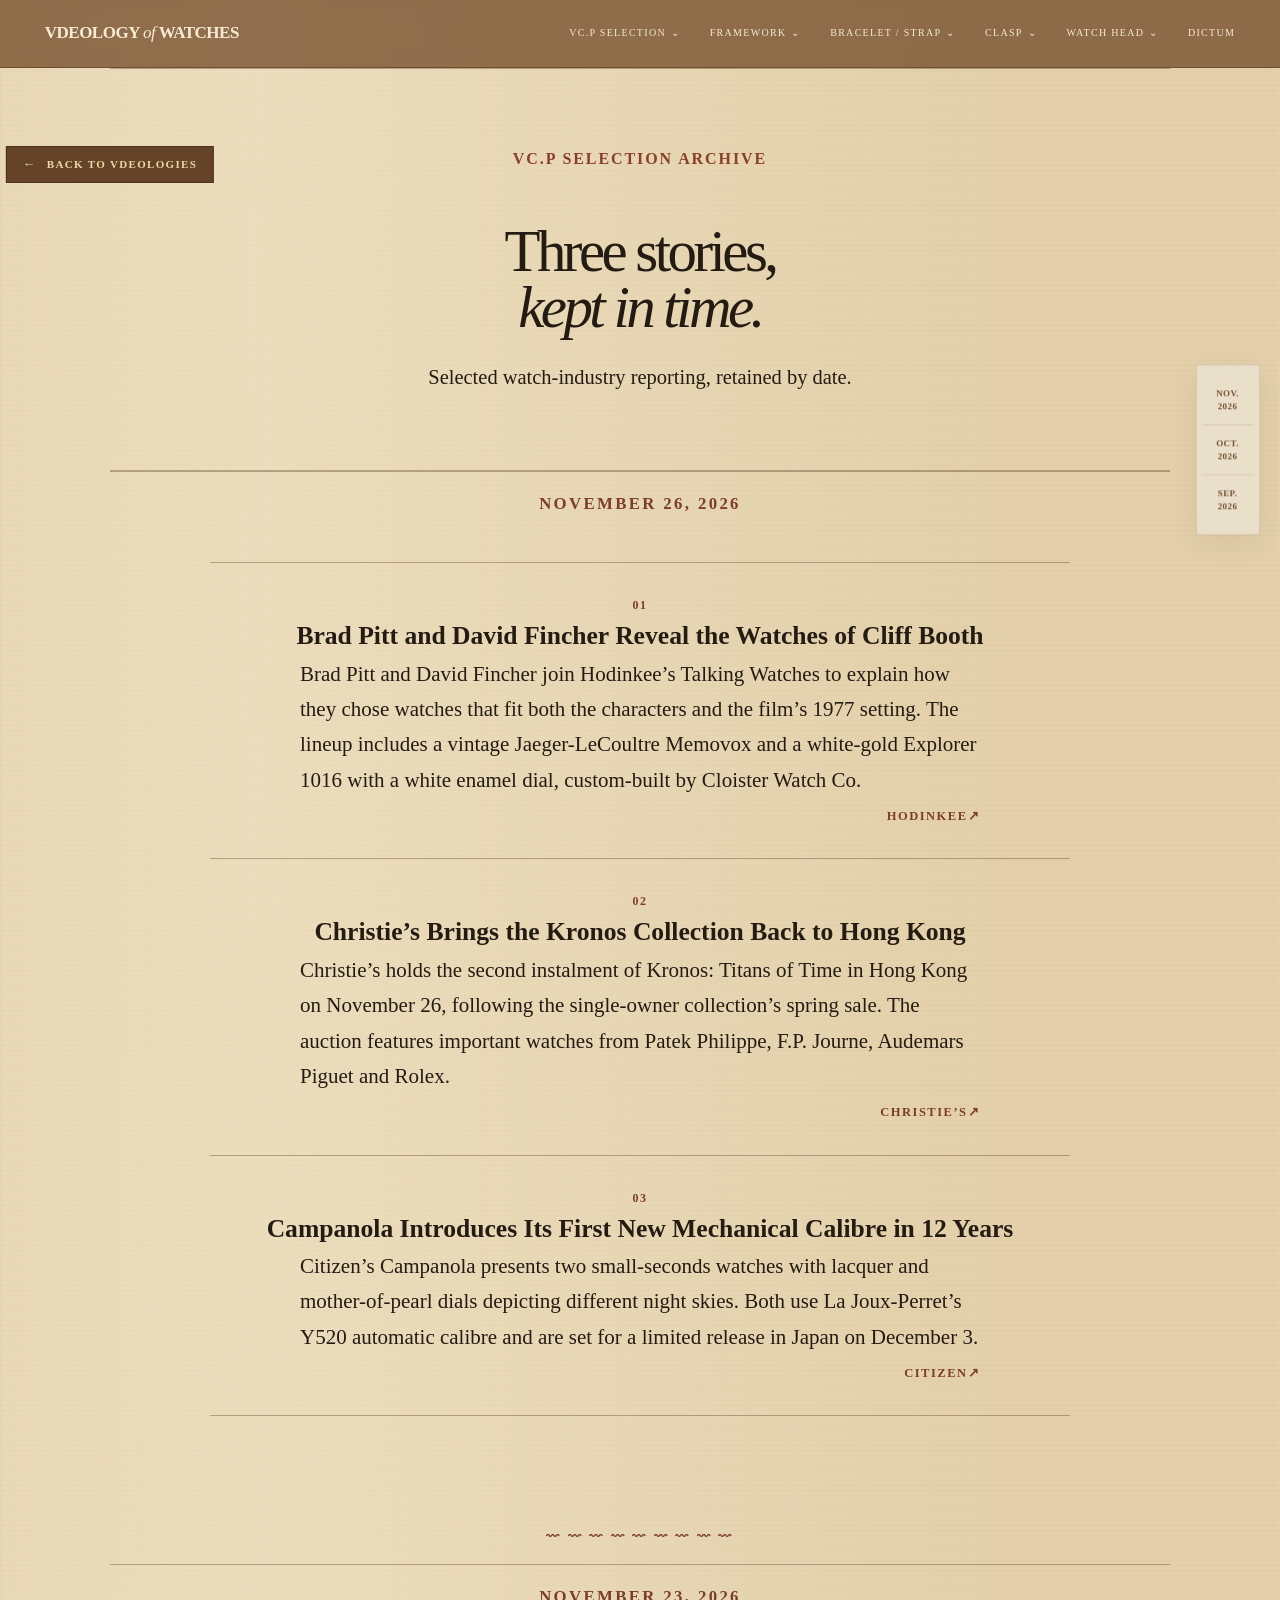
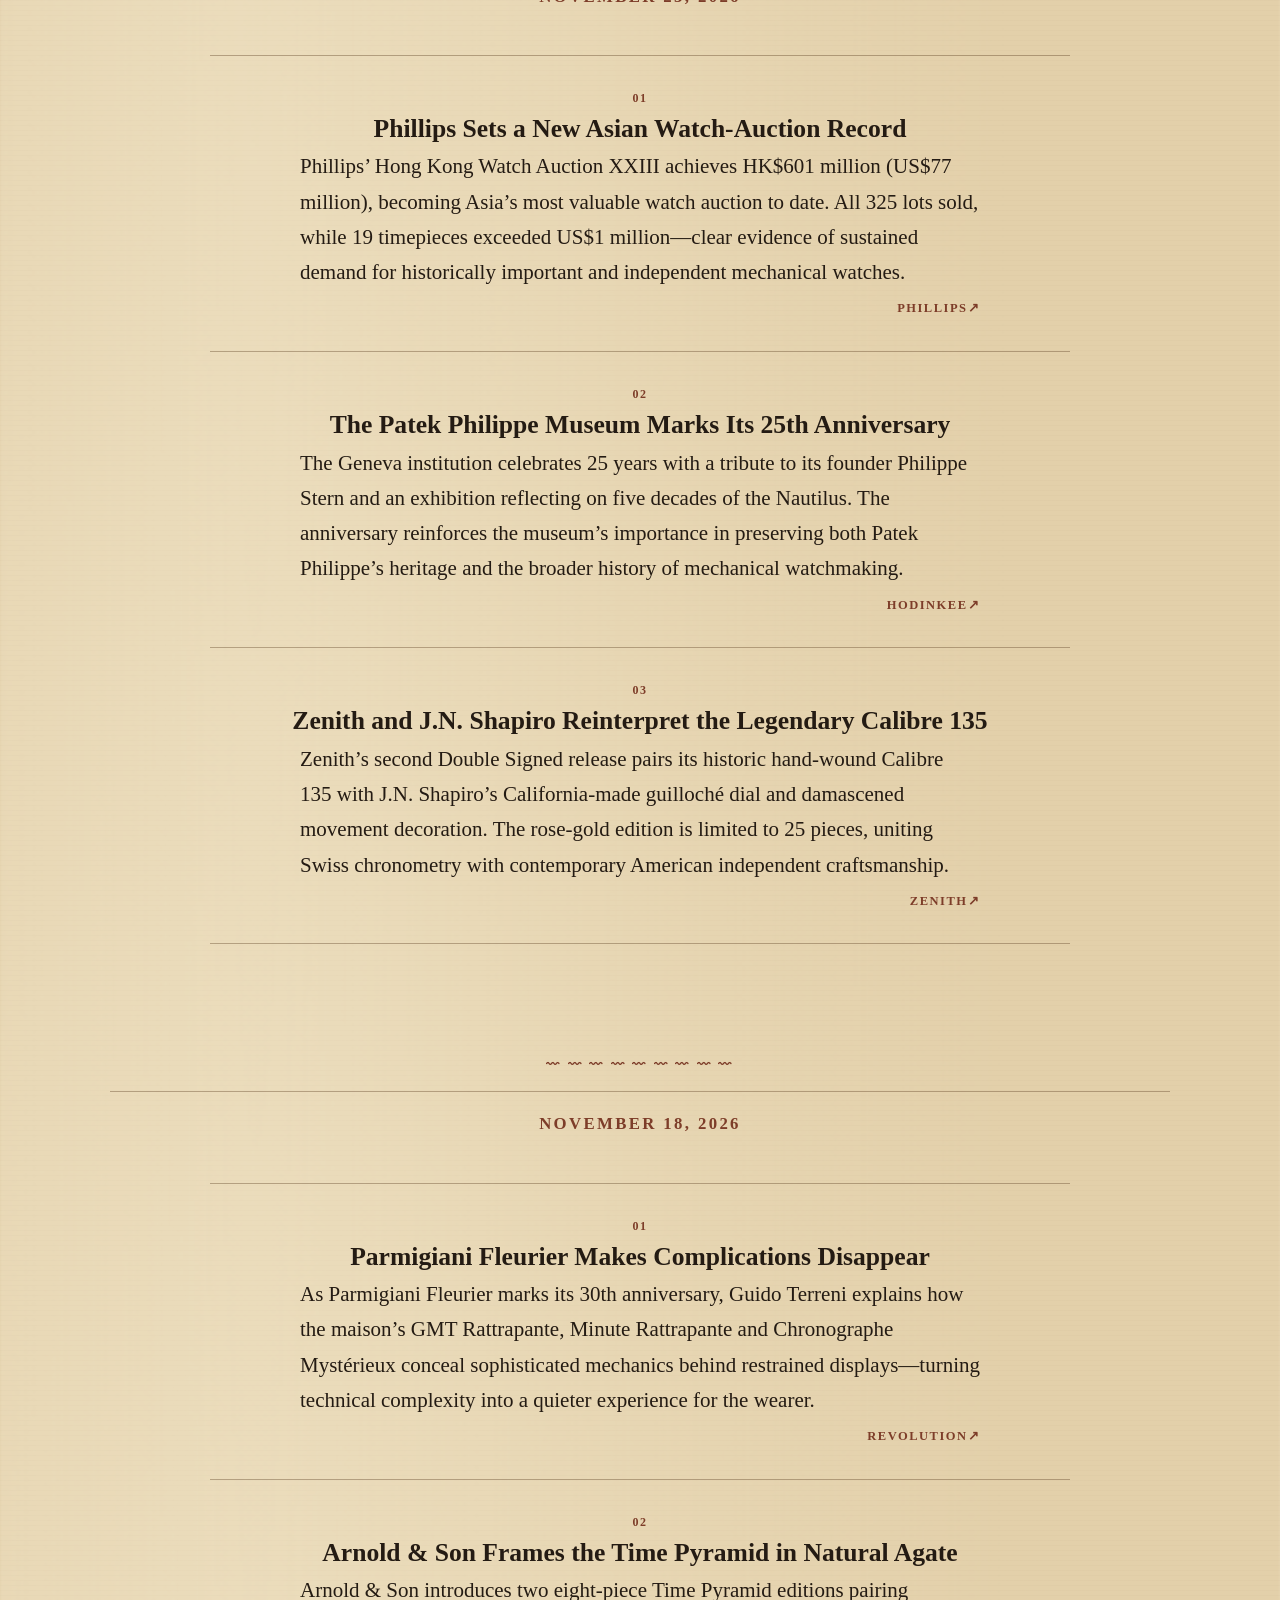
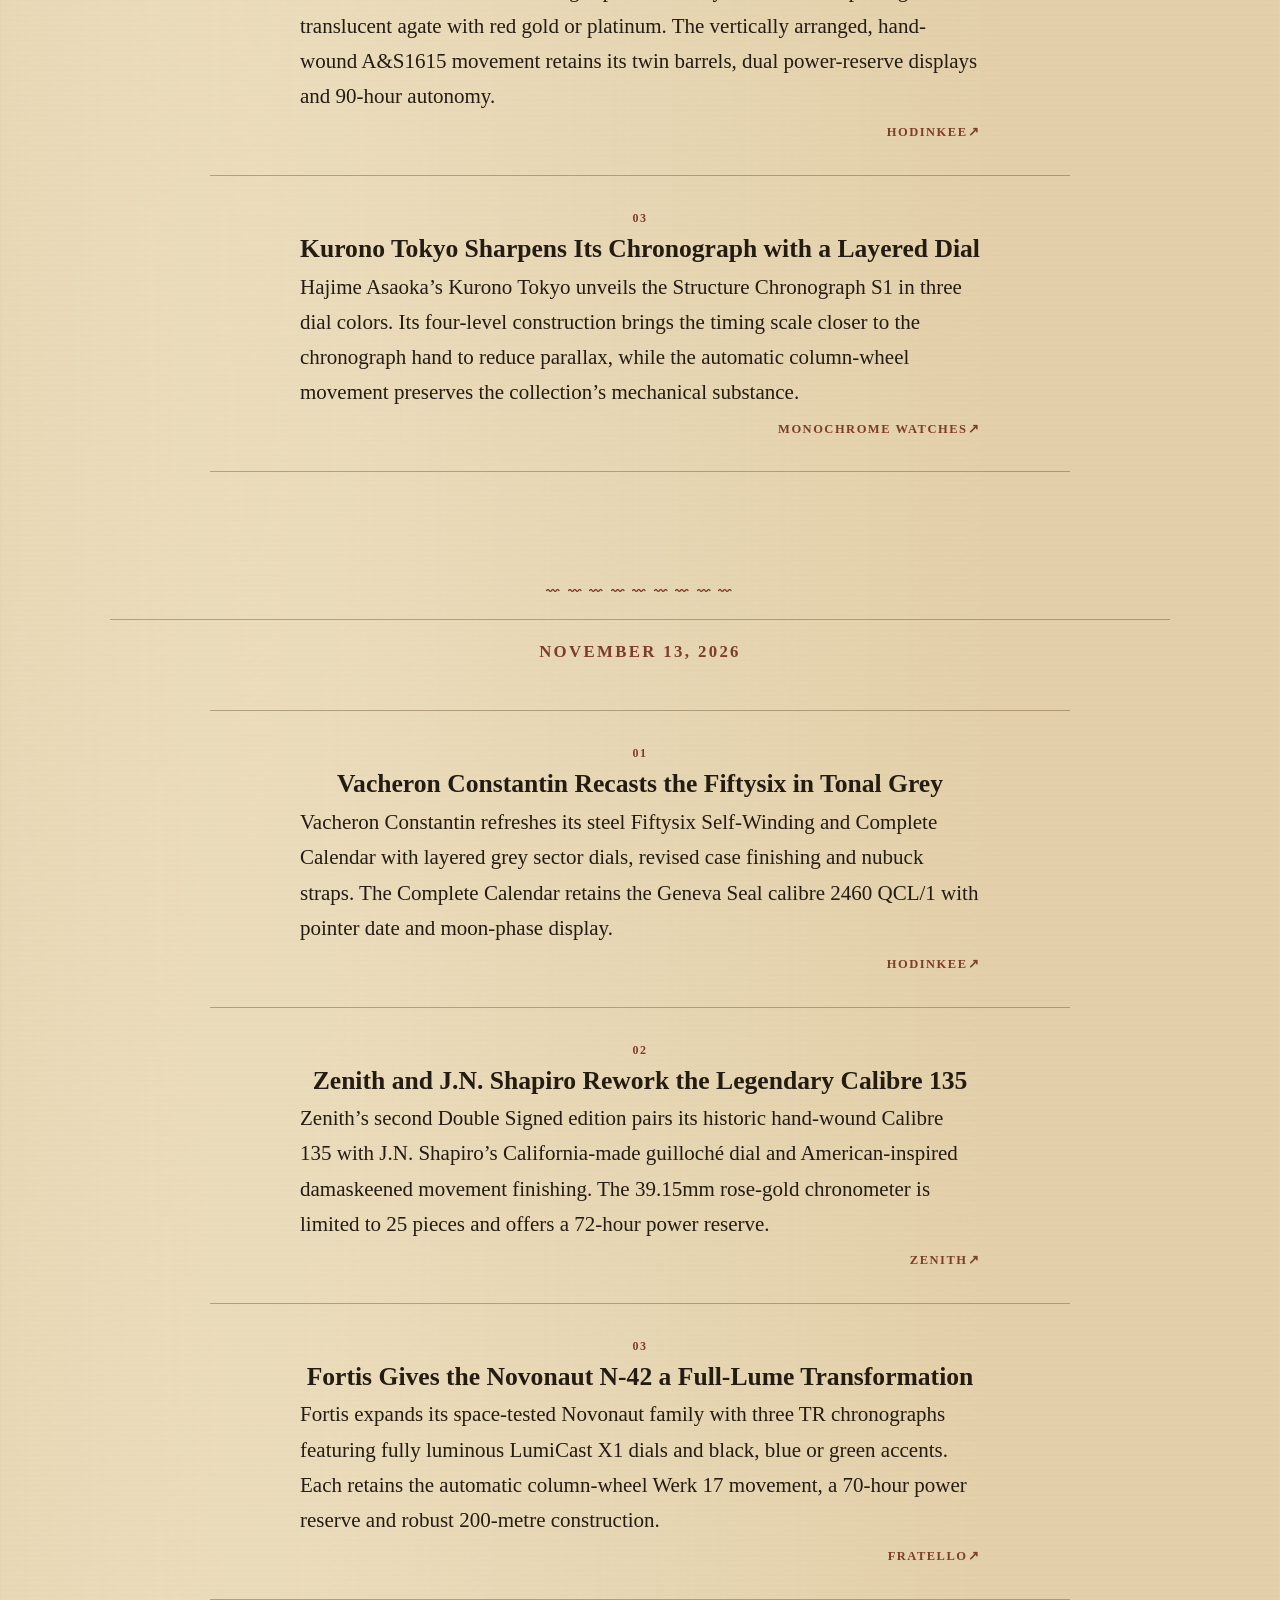
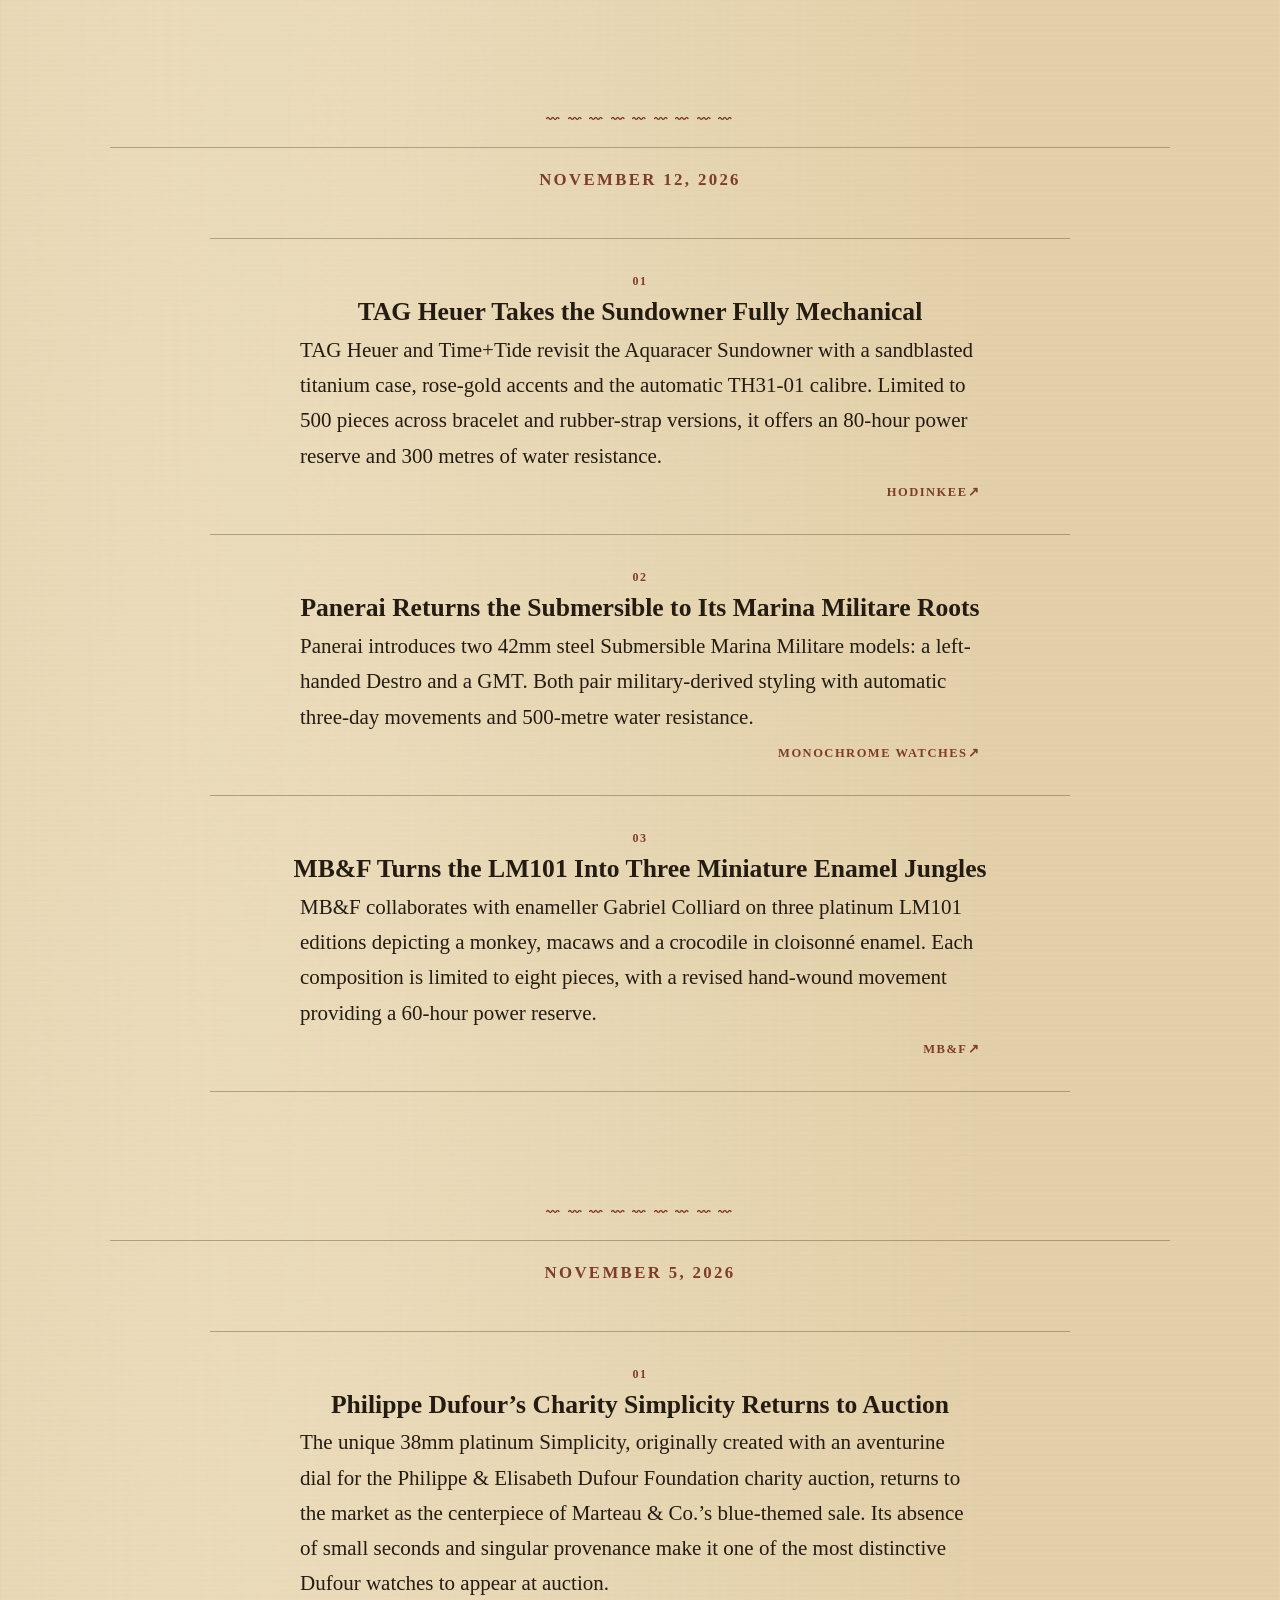
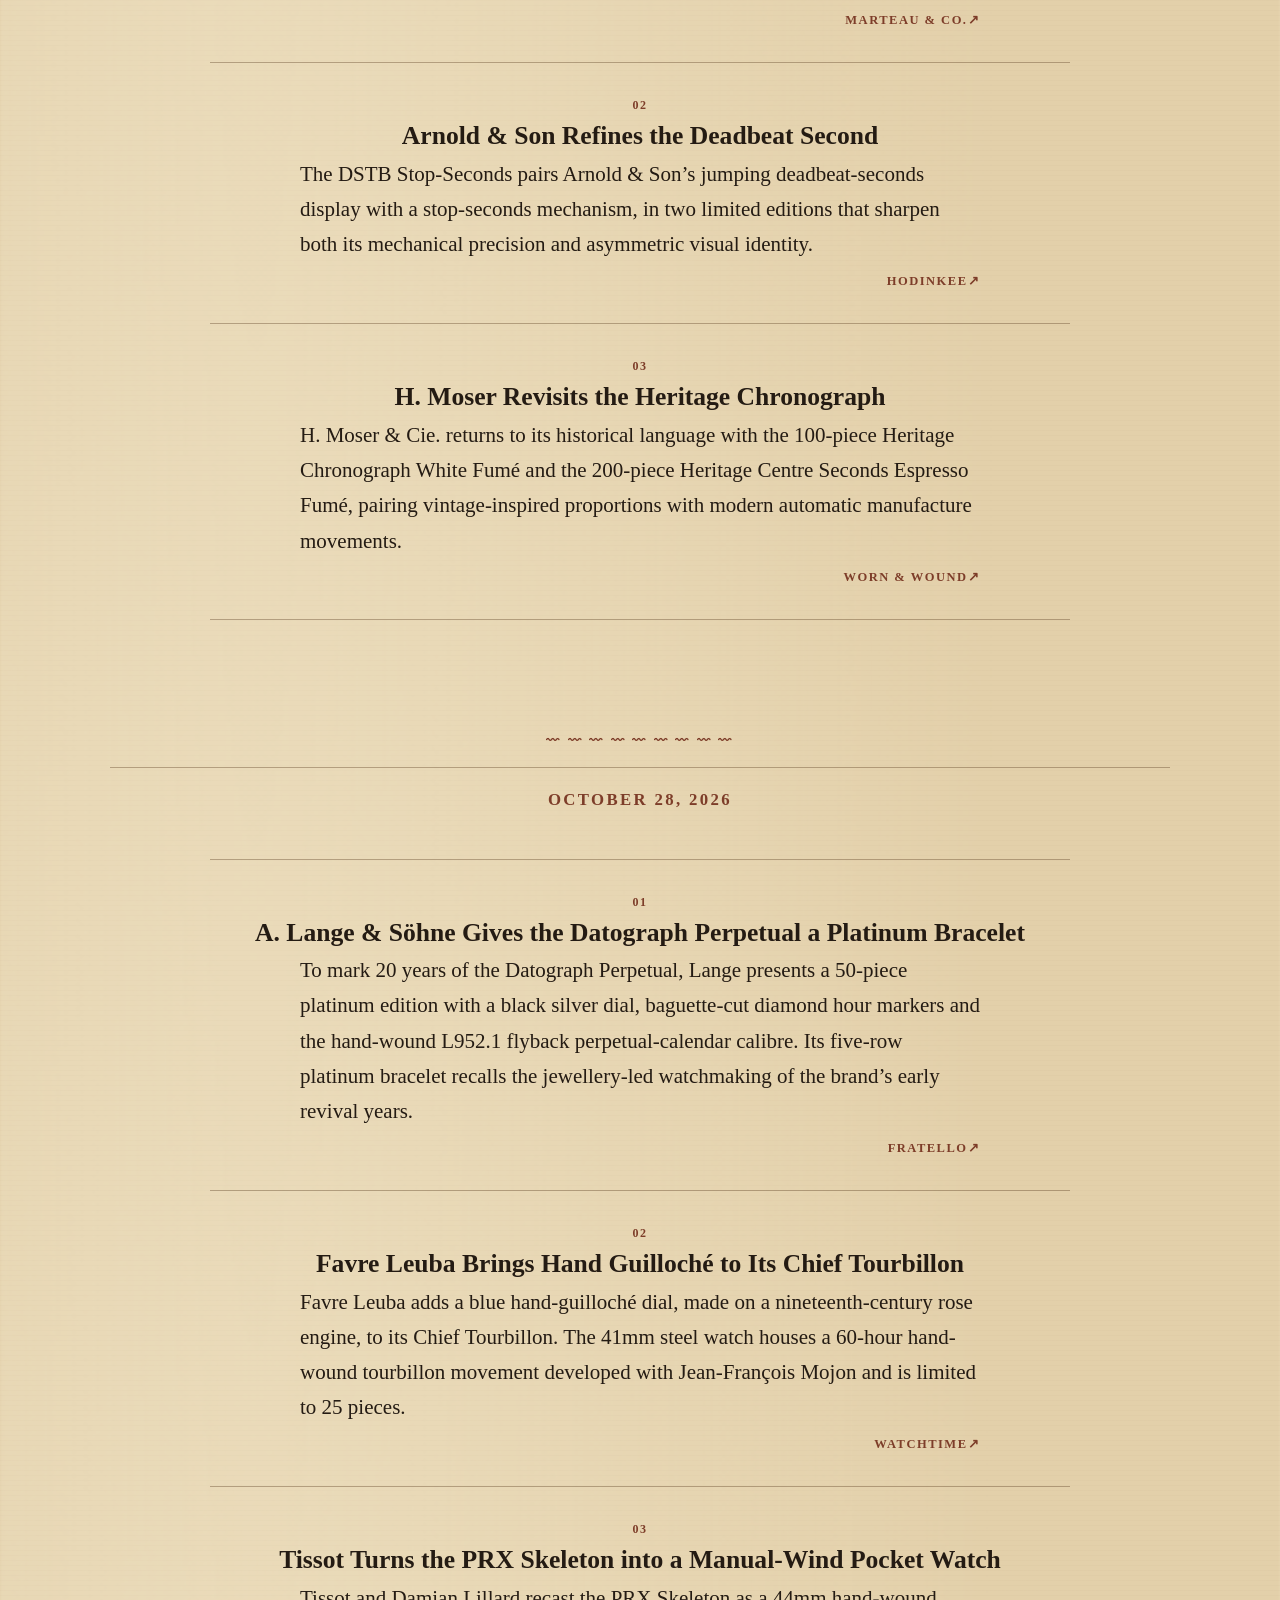
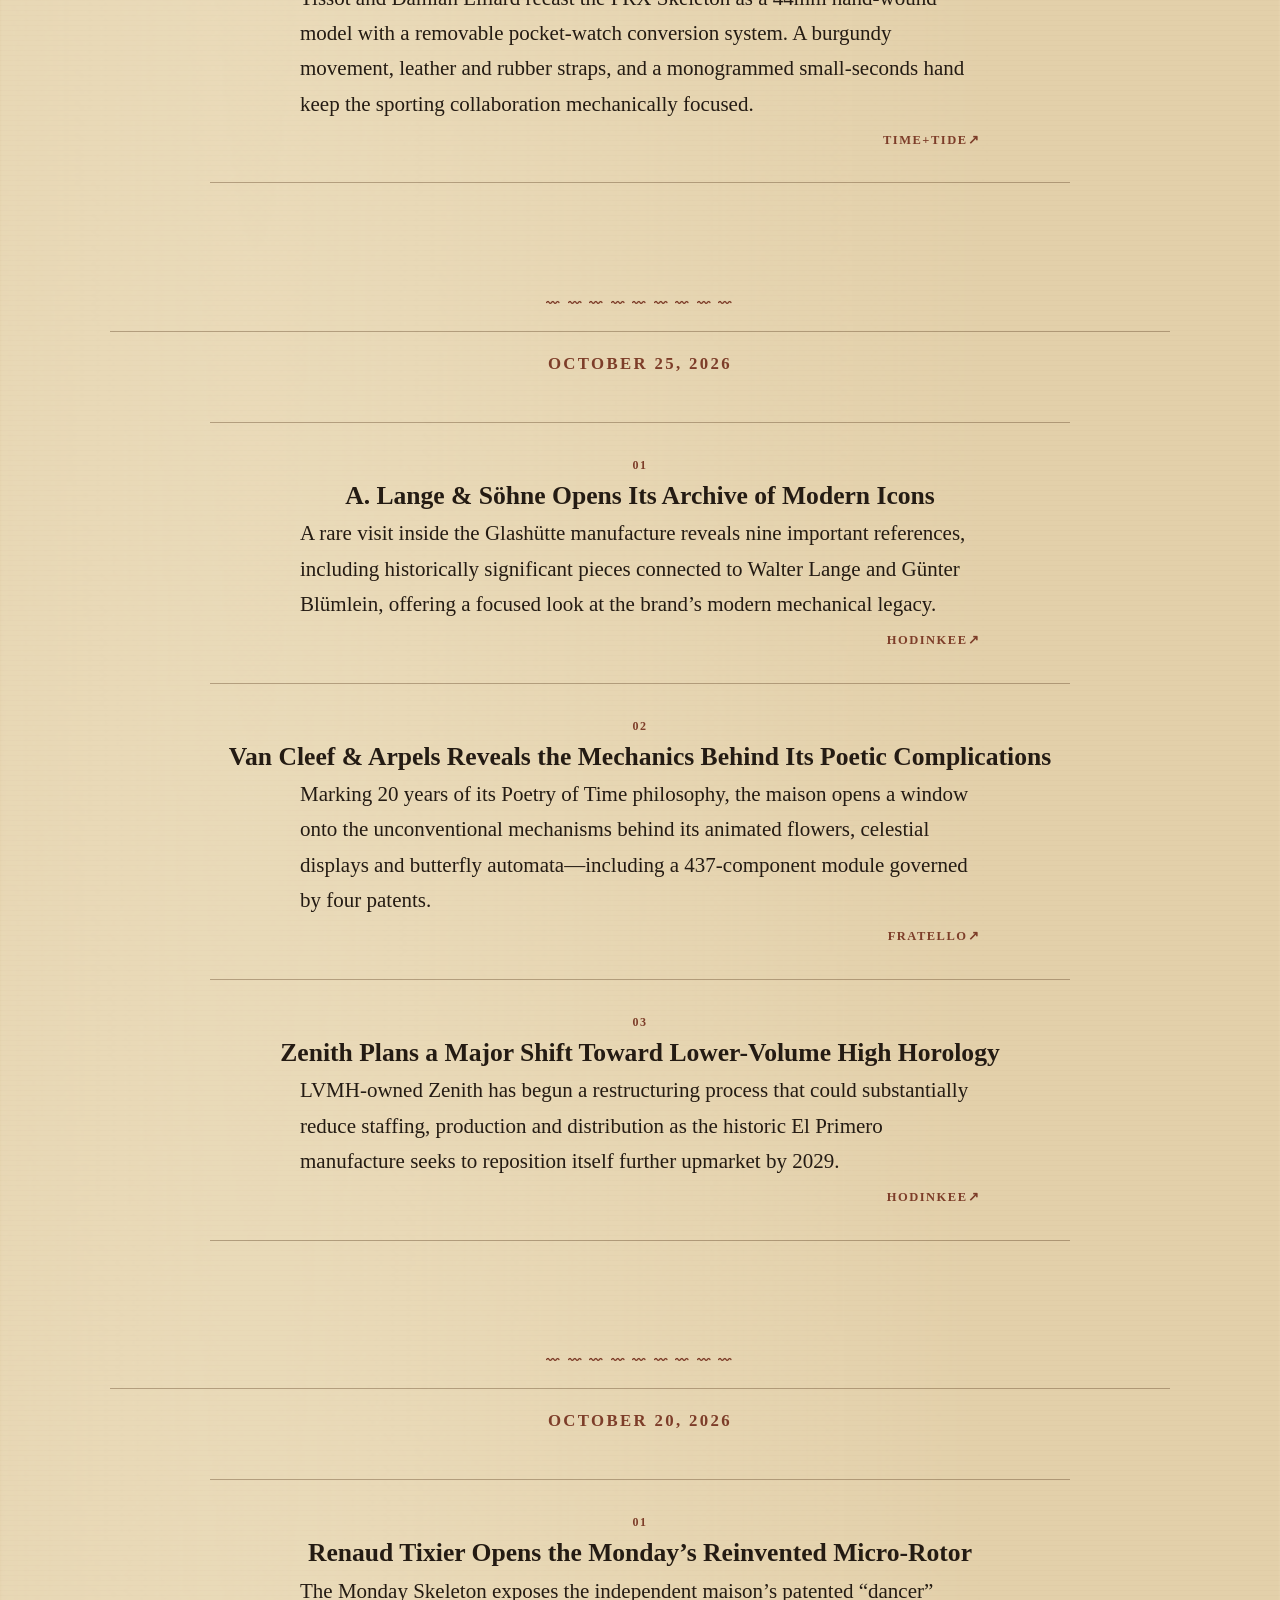
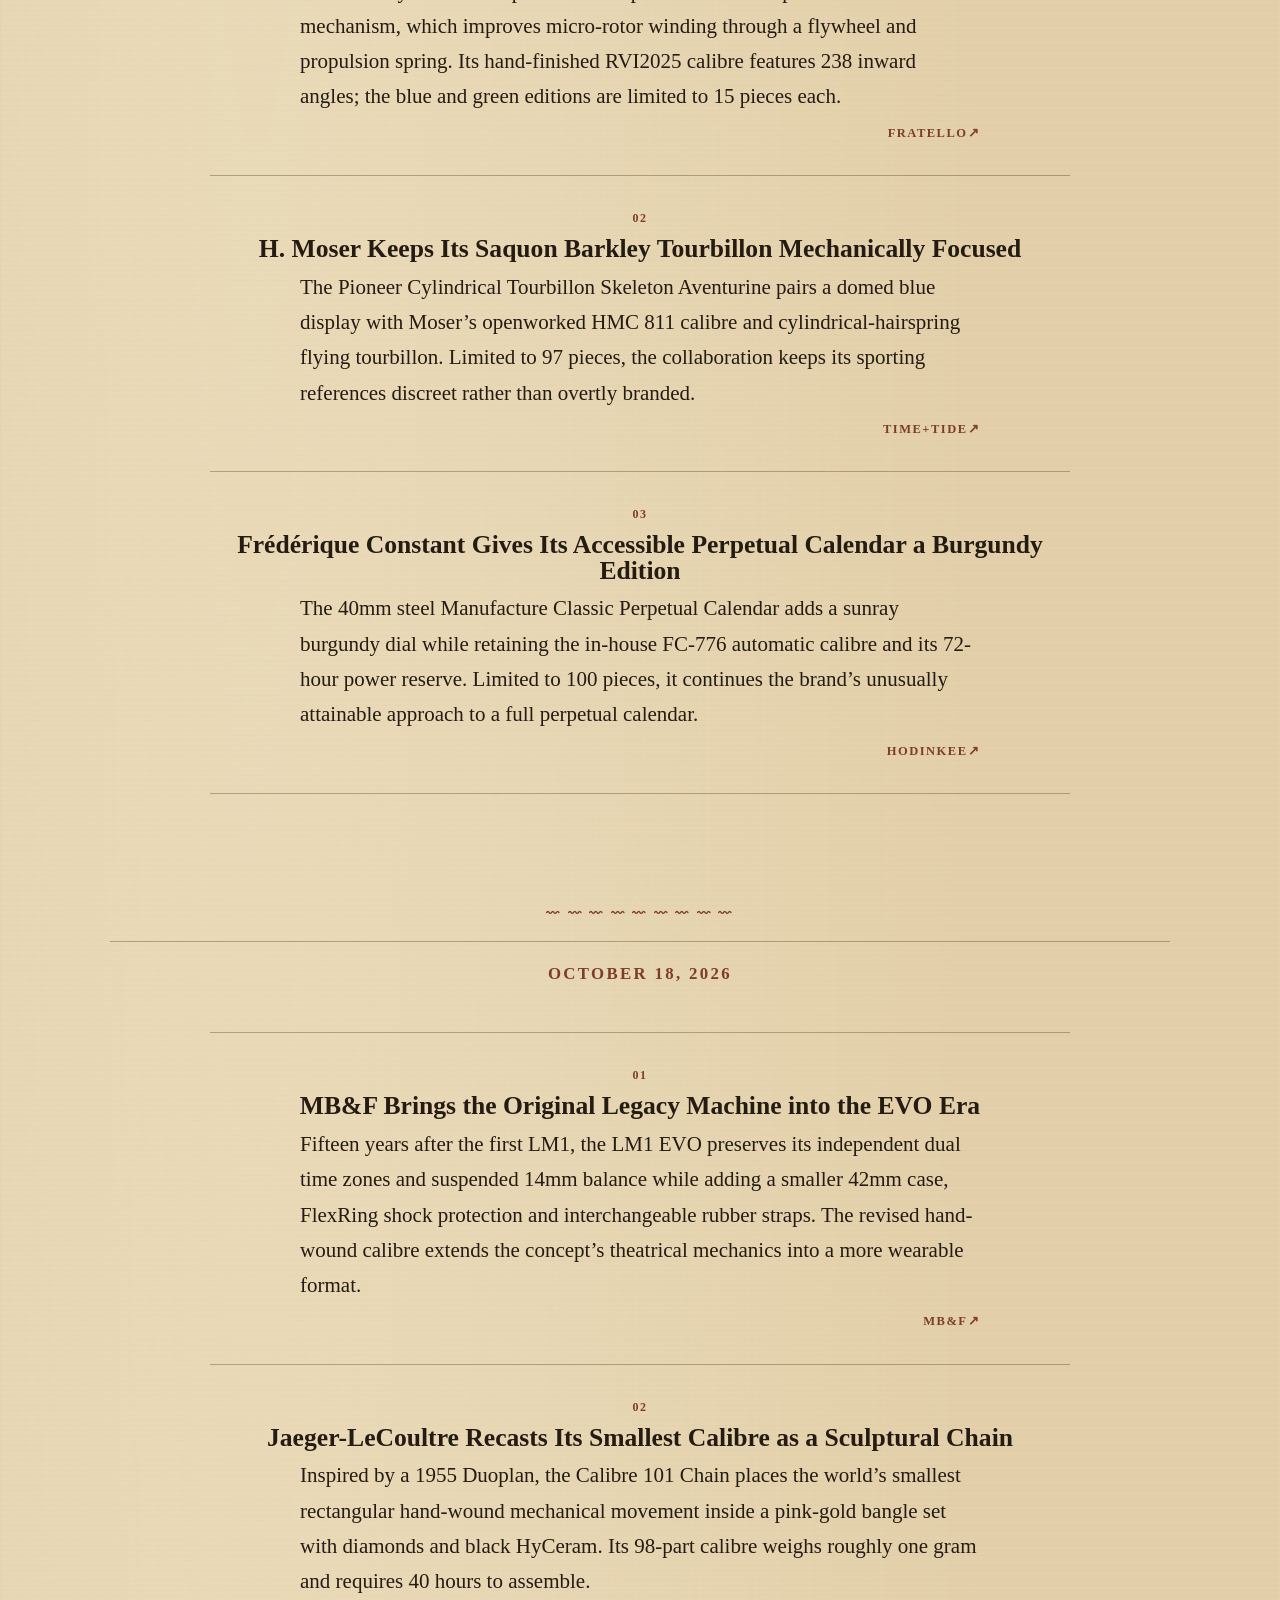
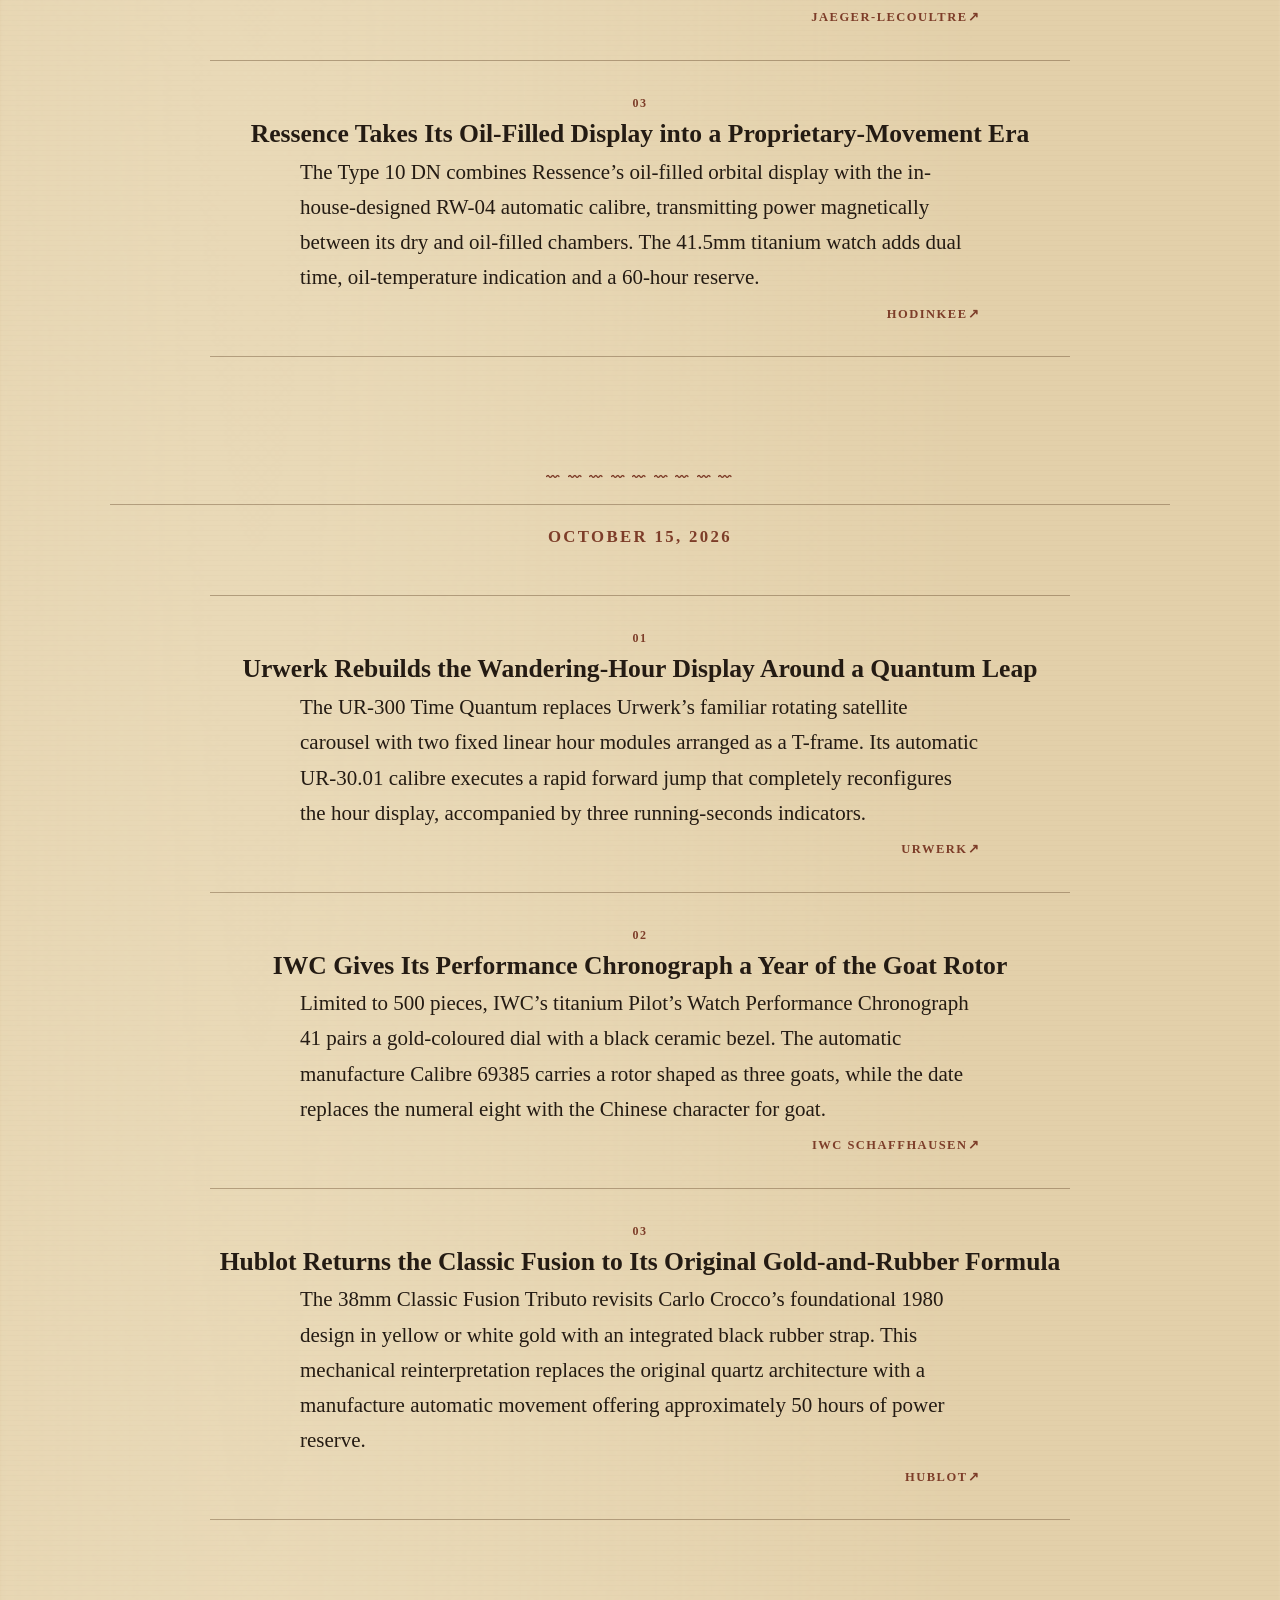
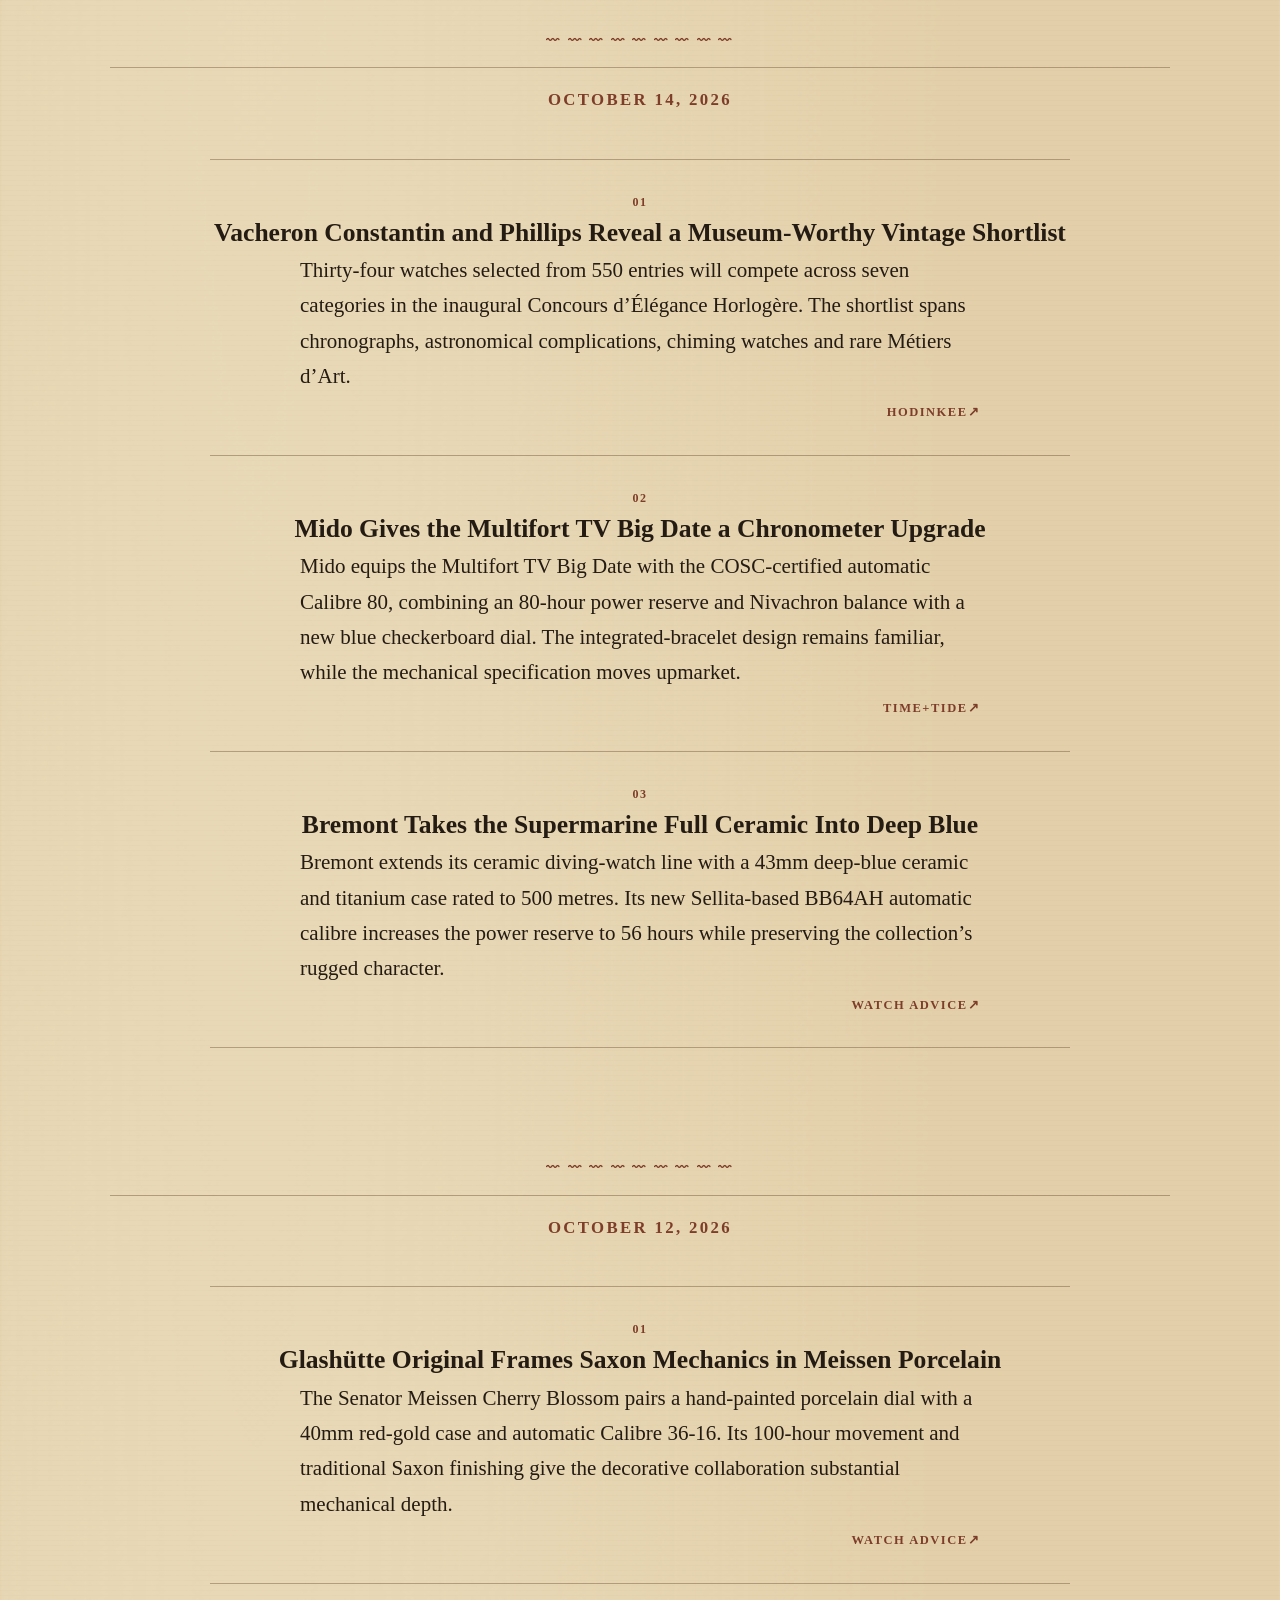
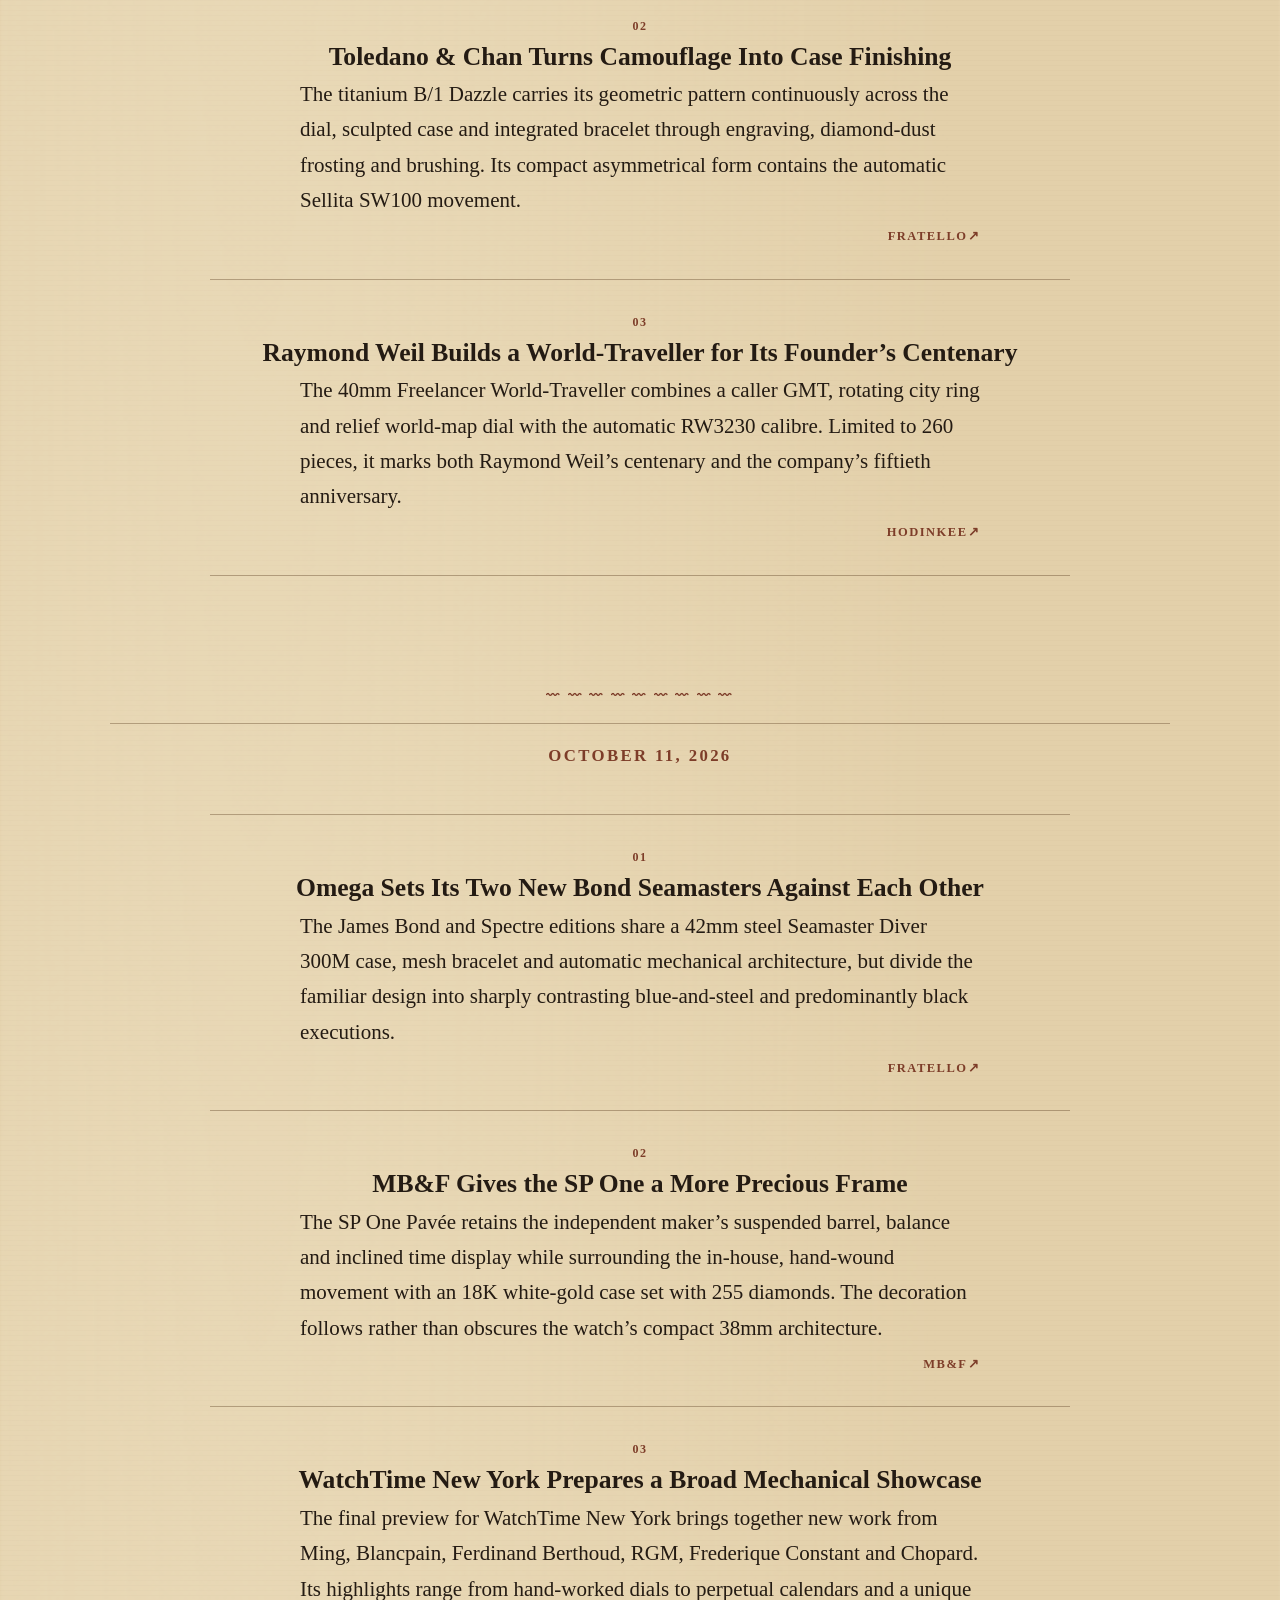
==== commit 85b2e2a8: "Publish VC.P Selection for November 26, 2026" ====
--- a/selection-archive.html
+++ b/selection-archive.html
@@ -1,6 +1,7 @@
-<!DOCTYPE html><html lang="en"><head><meta charset="utf-8"/><meta name="viewport" content="width=device-width, initial-scale=1"/><link rel="icon" type="image/svg+xml" href="./favicon.svg?v=hands-v1"/><link rel="icon" type="image/png" sizes="32x32" href="./favicon-32x32.png?v=hands-v1"/><link rel="icon" type="image/png" sizes="16x16" href="./favicon-16x16.png?v=hands-v1"/><link rel="shortcut icon" href="./favicon.ico?v=hands-v1"/><link rel="apple-touch-icon" sizes="180x180" href="./apple-touch-icon.png?v=hands-v1"/><link rel="manifest" href="./site.webmanifest?v=hands-v1"/><meta name="theme-color" content="#07090b"/><meta name="msapplication-TileColor" content="#07090b"/><meta name="msapplication-TileImage" content="./mstile-150x150.png?v=hands-v1"/><link rel="stylesheet" href="./_next/static/css/index.f4b8a7e.css?v=20261125-title-matched-anchors"/><title>Vdeology of Watches</title><meta name="description" content="The archive of VC.P Selection: three carefully chosen watch-industry stories, published by date."/></head><body><main class="archive-page"><header><a href="./#top" class="logo">Vdeology <i>of</i> Watches</a><nav><div class="selection-dropdown"><a href="./#selection">VC.P Selection</a><button type="button" aria-label="Open VC.P Selection menu">⌄</button><div class="selection-dropdown-menu">
-<a href="./selection-archive.html?issue=20261123">VC.P Selection Archive</a></div></div><div class="selection-dropdown section-dropdown"><a href="./#framework">Framework</a><button type="button" aria-label="Open Framework menu">⌄</button><div class="selection-dropdown-menu"><a href="./#opening">Opening</a><a href="./#framework">Components</a></div></div><div class="selection-dropdown section-dropdown"><a href="./#bracelets">Bracelet / Strap</a><button type="button" aria-label="Open Bracelet and Strap menu">⌄</button><div class="selection-dropdown-menu"><a href="./#watch-bracelets">Watch Bracelets</a><a href="./#straps">Watch Straps</a></div></div><div class="selection-dropdown section-dropdown"><a href="./#clasp-alignment">Clasp</a><button type="button" aria-label="Open Clasp menu">⌄</button><div class="selection-dropdown-menu"><a href="./#clasp-alignment">Clasp Alignment</a></div></div><div class="selection-dropdown section-dropdown"><a href="./#head">Watch Head</a><button type="button" aria-label="Open Watch Head menu">⌄</button><div class="selection-dropdown-menu"><a href="./#crystal-room">Room Under Crystal</a><a href="./#lug-to-lug">Lug-to-Lug</a><a href="./#crown">Crown</a></div></div><a href="./?dictum=1#dictums">Dictum</a></nav></header><section class="archive-intro"><a class="archive-back" href="./#selection"><span aria-hidden="true">←</span> Back to Vdeologies</a><div class="eyebrow">VC.P Selection Archive</div><h1>Three stories,<br/><em>kept in time.</em></h1><p>Selected watch-industry reporting, retained by date.</p></section>
+<!DOCTYPE html><html lang="en"><head><meta charset="utf-8"/><meta name="viewport" content="width=device-width, initial-scale=1"/><link rel="icon" type="image/svg+xml" sizes="any" href="/favicon-hands-v2.svg"/><link rel="icon" type="image/png" sizes="32x32" href="/favicon-hands-v2-32.png"/><link rel="icon" type="image/png" sizes="16x16" href="/favicon-hands-v2-16.png"/><link rel="shortcut icon" type="image/x-icon" sizes="32x32" href="/favicon-hands-v2.ico"/><link rel="apple-touch-icon" sizes="180x180" href="/apple-touch-icon-180x180-hands-v3.png"/><link rel="apple-touch-icon" sizes="167x167" href="/apple-touch-icon-167x167-hands-v3.png"/><link rel="apple-touch-icon" sizes="152x152" href="/apple-touch-icon-152x152-hands-v3.png"/><link rel="apple-touch-icon" sizes="120x120" href="/apple-touch-icon-120x120-hands-v3.png"/><link rel="apple-touch-icon-precomposed" href="/apple-touch-icon-precomposed.png"/><meta name="apple-mobile-web-app-title" content="Vdeology"/><link rel="manifest" href="./site.webmanifest?v=hands-v1"/><meta name="theme-color" content="#07090b"/><meta name="msapplication-TileColor" content="#07090b"/><meta name="msapplication-TileImage" content="./mstile-150x150.png?v=hands-v1"/><link rel="stylesheet" href="./_next/static/css/index.f4b8a7e.css?v=20261125-title-matched-anchors"/><title>Vdeology of Watches</title><meta name="description" content="The archive of VC.P Selection: three carefully chosen watch-industry stories, published by date."/></head><body><main class="archive-page"><header><a href="./#top" class="logo">Vdeology <i>of</i> Watches</a><nav><div class="selection-dropdown"><a href="./#selection">VC.P Selection</a><button type="button" aria-label="Open VC.P Selection menu">⌄</button><div class="selection-dropdown-menu">
+<a href="./selection-archive.html?issue=20261126">VC.P Selection Archive</a></div></div><div class="selection-dropdown section-dropdown"><a href="./#framework">Framework</a><button type="button" aria-label="Open Framework menu">⌄</button><div class="selection-dropdown-menu"><a href="./#opening">Opening</a><a href="./#framework">Components</a></div></div><div class="selection-dropdown section-dropdown"><a href="./#bracelets">Bracelet / Strap</a><button type="button" aria-label="Open Bracelet and Strap menu">⌄</button><div class="selection-dropdown-menu"><a href="./#watch-bracelets">Watch Bracelets</a><a href="./#straps">Watch Straps</a></div></div><div class="selection-dropdown section-dropdown"><a href="./#clasp-alignment">Clasp</a><button type="button" aria-label="Open Clasp menu">⌄</button><div class="selection-dropdown-menu"><a href="./#clasp-alignment">Clasp Alignment</a></div></div><div class="selection-dropdown section-dropdown"><a href="./#head">Watch Head</a><button type="button" aria-label="Open Watch Head menu">⌄</button><div class="selection-dropdown-menu"><a href="./#crystal-room">Room Under Crystal</a><a href="./#lug-to-lug">Lug-to-Lug</a><a href="./#crown">Crown</a></div></div><a href="./?dictum=1#dictums">Dictum</a></nav></header><section class="archive-intro"><a class="archive-back" href="./#selection"><span aria-hidden="true">←</span> Back to Vdeologies</a><div class="eyebrow">VC.P Selection Archive</div><h1>Three stories,<br/><em>kept in time.</em></h1><p>Selected watch-industry reporting, retained by date.</p></section>
 <nav class="archive-month-index" aria-label="Selection archive by month"></nav>
+<section class="archive-issue" aria-labelledby="issue-nov-26"><div class="selection-date"><time id="issue-nov-26" datetime="2026-11-26">November 26, 2026</time></div><ol class="selection-list"><li><span class="selection-number">01</span><div><h3>Brad Pitt and David Fincher Reveal the Watches of Cliff Booth</h3><p>Brad Pitt and David Fincher join Hodinkee’s Talking Watches to explain how they chose watches that fit both the characters and the film’s 1977 setting. The lineup includes a vintage Jaeger-LeCoultre Memovox and a white-gold Explorer 1016 with a white enamel dial, custom-built by Cloister Watch Co.</p><p class="selection-citations"><a class="selection-source" href="https://www.hodinkee.com/articles/with-brad-pitt-and-david-fincher" target="_blank" rel="noreferrer">Hodinkee</a></p></div></li><li><span class="selection-number">02</span><div><h3>Christie’s Brings the Kronos Collection Back to Hong Kong</h3><p>Christie’s holds the second instalment of Kronos: Titans of Time in Hong Kong on November 26, following the single-owner collection’s spring sale. The auction features important watches from Patek Philippe, F.P. Journe, Audemars Piguet and Rolex.</p><p class="selection-citations"><a class="selection-source" href="https://www.christies.com/en/auction/auction-31134/overview" target="_blank" rel="noreferrer">Christie’s</a></p></div></li><li><span class="selection-number">03</span><div><h3>Campanola Introduces Its First New Mechanical Calibre in 12 Years</h3><p>Citizen’s Campanola presents two small-seconds watches with lacquer and mother-of-pearl dials depicting different night skies. Both use La Joux-Perret’s Y520 automatic calibre and are set for a limited release in Japan on December 3.</p><p class="selection-citations"><a class="selection-source" href="https://www.citizen.jp/news/2026/20261110.html" target="_blank" rel="noreferrer">Citizen</a></p></div></li></ol></section>
 <section class="archive-issue" aria-labelledby="issue-nov-23"><div class="selection-date"><time id="issue-nov-23" datetime="2026-11-23">November 23, 2026</time></div><ol class="selection-list"><li><span class="selection-number">01</span><div><h3>Phillips Sets a New Asian Watch-Auction Record</h3><p>Phillips’ Hong Kong Watch Auction XXIII achieves HK$601 million (US$77 million), becoming Asia’s most valuable watch auction to date. All 325 lots sold, while 19 timepieces exceeded US$1 million—clear evidence of sustained demand for historically important and independent mechanical watches.</p><p class="selection-citations"><a class="selection-source" href="https://www.phillips.com/press/release/phillips-sets-historic-new-benchmark-with-the-most-valuable-watch-auction-ever-held-in-asia-" target="_blank" rel="noreferrer">Phillips</a></p></div></li><li><span class="selection-number">02</span><div><h3>The Patek Philippe Museum Marks Its 25th Anniversary</h3><p>The Geneva institution celebrates 25 years with a tribute to its founder Philippe Stern and an exhibition reflecting on five decades of the Nautilus. The anniversary reinforces the museum’s importance in preserving both Patek Philippe’s heritage and the broader history of mechanical watchmaking.</p><p class="selection-citations"><a class="selection-source" href="https://www.hodinkee.com/articles/the-patek-philippe-museum-celebrates-25-years" target="_blank" rel="noreferrer">Hodinkee</a></p></div></li><li><span class="selection-number">03</span><div><h3>Zenith and J.N. Shapiro Reinterpret the Legendary Calibre 135</h3><p>Zenith’s second Double Signed release pairs its historic hand-wound Calibre 135 with J.N. Shapiro’s California-made guilloché dial and damascened movement decoration. The rose-gold edition is limited to 25 pieces, uniting Swiss chronometry with contemporary American independent craftsmanship.</p><p class="selection-citations"><a class="selection-source" href="https://pressroom.zenith-watches.com/strongzenith-124-introducing-the-gfj-calibre-135-double-signed-with-jn-shapiro/?lang=eng" target="_blank" rel="noreferrer">Zenith</a></p></div></li></ol></section>
 <section class="archive-issue" aria-labelledby="issue-nov-18"><div class="selection-date"><time id="issue-nov-18" datetime="2026-11-18">November 18, 2026</time></div><ol class="selection-list"><li><span class="selection-number">01</span><div><h3>Parmigiani Fleurier Makes Complications Disappear</h3><p>As Parmigiani Fleurier marks its 30th anniversary, Guido Terreni explains how the maison’s GMT Rattrapante, Minute Rattrapante and Chronographe Mystérieux conceal sophisticated mechanics behind restrained displays—turning technical complexity into a quieter experience for the wearer.</p><p class="selection-citations"><a class="selection-source" href="https://revolutionwatch.com/parmigiani-fleurier-and-the-art-of-the-invisible/" target="_blank" rel="noreferrer">Revolution</a></p></div></li><li><span class="selection-number">02</span><div><h3>Arnold &amp; Son Frames the Time Pyramid in Natural Agate</h3><p>Arnold &amp; Son introduces two eight-piece Time Pyramid editions pairing translucent agate with red gold or platinum. The vertically arranged, hand-wound A&amp;S1615 movement retains its twin barrels, dual power-reserve displays and 90-hour autonomy.</p><p class="selection-citations"><a class="selection-source" href="https://www.hodinkee.com/articles/arnold-and-son-time-pyramid-agate" target="_blank" rel="noreferrer">Hodinkee</a></p></div></li><li><span class="selection-number">03</span><div><h3>Kurono Tokyo Sharpens Its Chronograph with a Layered Dial</h3><p>Hajime Asaoka’s Kurono Tokyo unveils the Structure Chronograph S1 in three dial colors. Its four-level construction brings the timing scale closer to the chronograph hand to reduce parallax, while the automatic column-wheel movement preserves the collection’s mechanical substance.</p><p class="selection-citations"><a class="selection-source" href="https://monochrome-watches.com/kurono-tokyo-structure-chronograph-s1-sports-chronograph-introducing-price/" target="_blank" rel="noreferrer">Monochrome Watches</a></p></div></li></ol></section>
 <section class="archive-issue" aria-labelledby="issue-nov-13"><div class="selection-date"><time id="issue-nov-13" datetime="2026-11-13">November 13, 2026</time></div><ol class="selection-list"><li><span class="selection-number">01</span><div><h3>Vacheron Constantin Recasts the Fiftysix in Tonal Grey</h3><p>Vacheron Constantin refreshes its steel Fiftysix Self-Winding and Complete Calendar with layered grey sector dials, revised case finishing and nubuck straps. The Complete Calendar retains the Geneva Seal calibre 2460 QCL/1 with pointer date and moon-phase display.</p><p class="selection-citations"><a class="selection-source" href="https://www.hodinkee.com/articles/intro-vacheron-fiftysix" target="_blank" rel="noreferrer">Hodinkee</a></p></div></li><li><span class="selection-number">02</span><div><h3>Zenith and J.N. Shapiro Rework the Legendary Calibre 135</h3><p>Zenith’s second Double Signed edition pairs its historic hand-wound Calibre 135 with J.N. Shapiro’s California-made guilloché dial and American-inspired damaskeened movement finishing. The 39.15mm rose-gold chronometer is limited to 25 pieces and offers a 72-hour power reserve.</p><p class="selection-citations"><a class="selection-source" href="https://pressroom.zenith-watches.com/strongzenith-124-introducing-the-gfj-calibre-135-double-signed-with-jn-shapiro/?lang=eng" target="_blank" rel="noreferrer">Zenith</a></p></div></li><li><span class="selection-number">03</span><div><h3>Fortis Gives the Novonaut N-42 a Full-Lume Transformation</h3><p>Fortis expands its space-tested Novonaut family with three TR chronographs featuring fully luminous LumiCast X1 dials and black, blue or green accents. Each retains the automatic column-wheel Werk 17 movement, a 70-hour power reserve and robust 200-metre construction.</p><p class="selection-citations"><a class="selection-source" href="https://www.fratellowatches.com/fortis-novonaut-n-42-tr-series/" target="_blank" rel="noreferrer">Fratello</a></p></div></li></ol></section>
